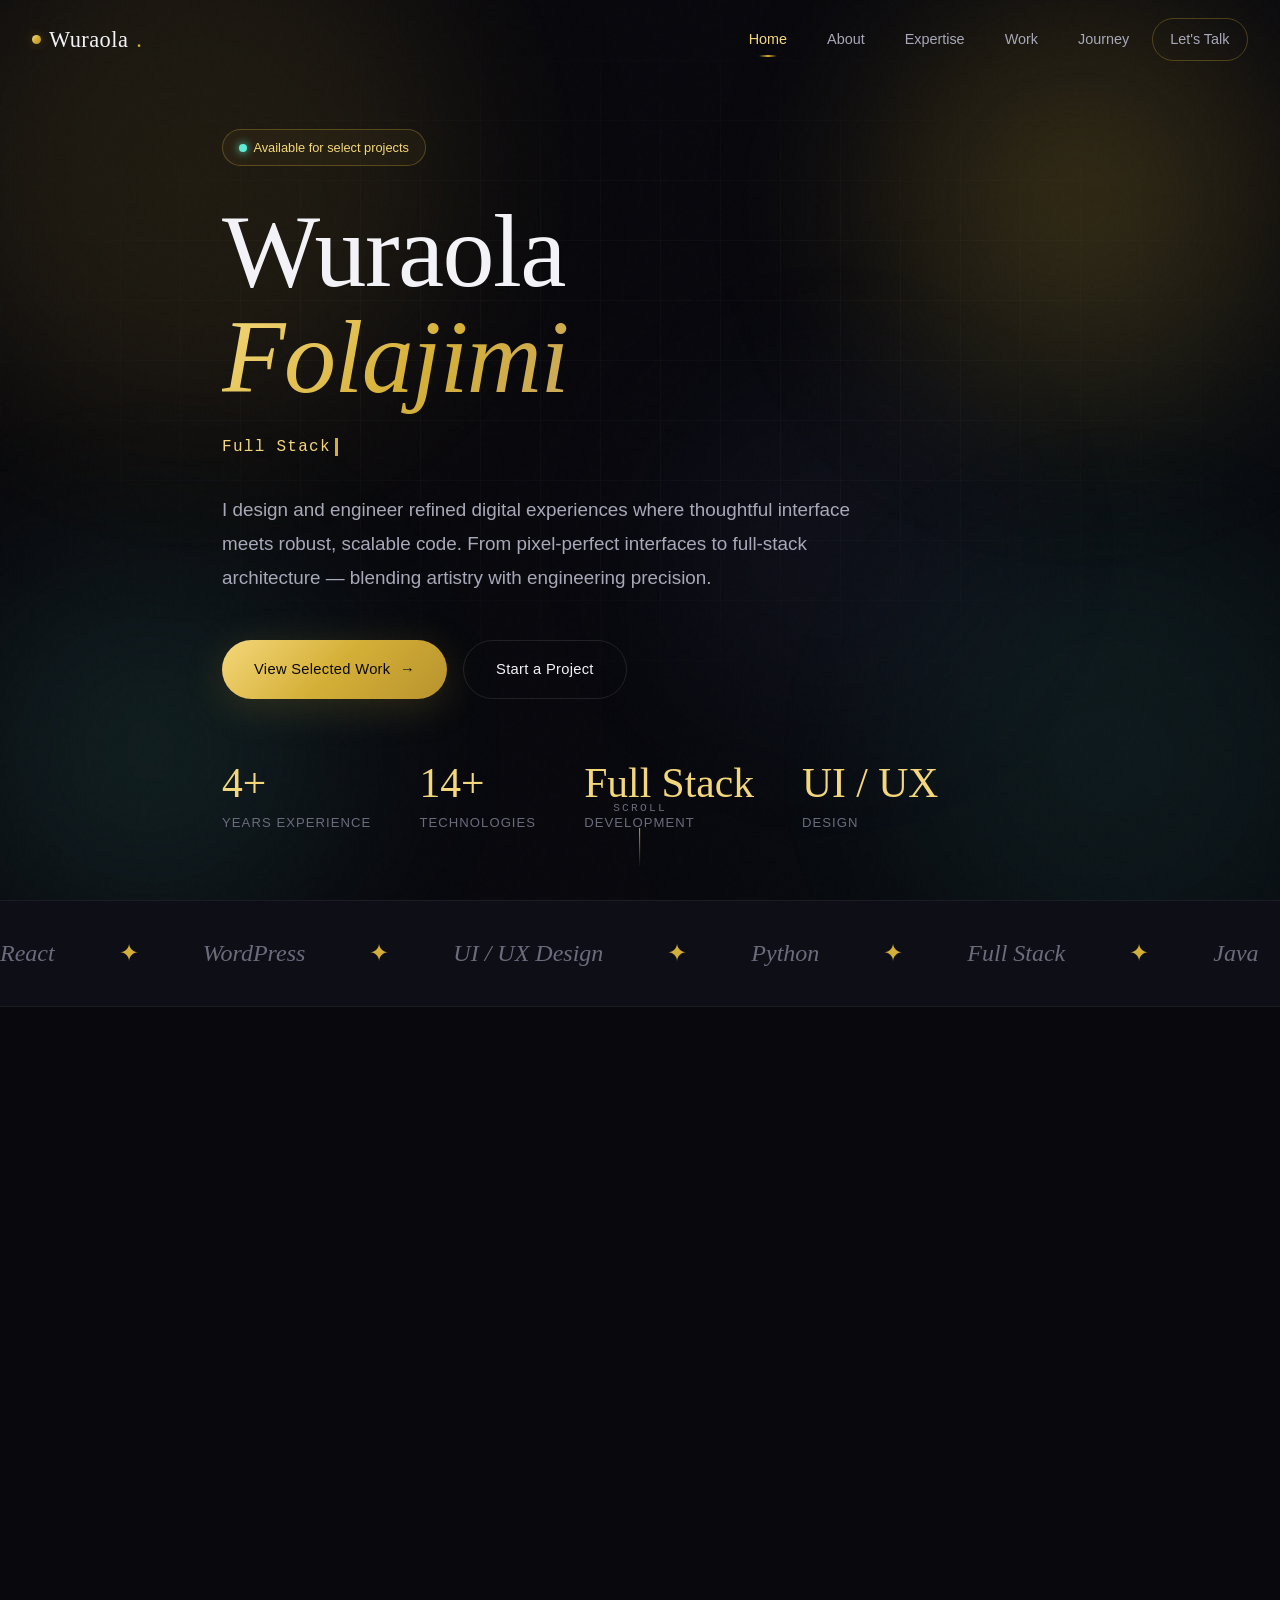
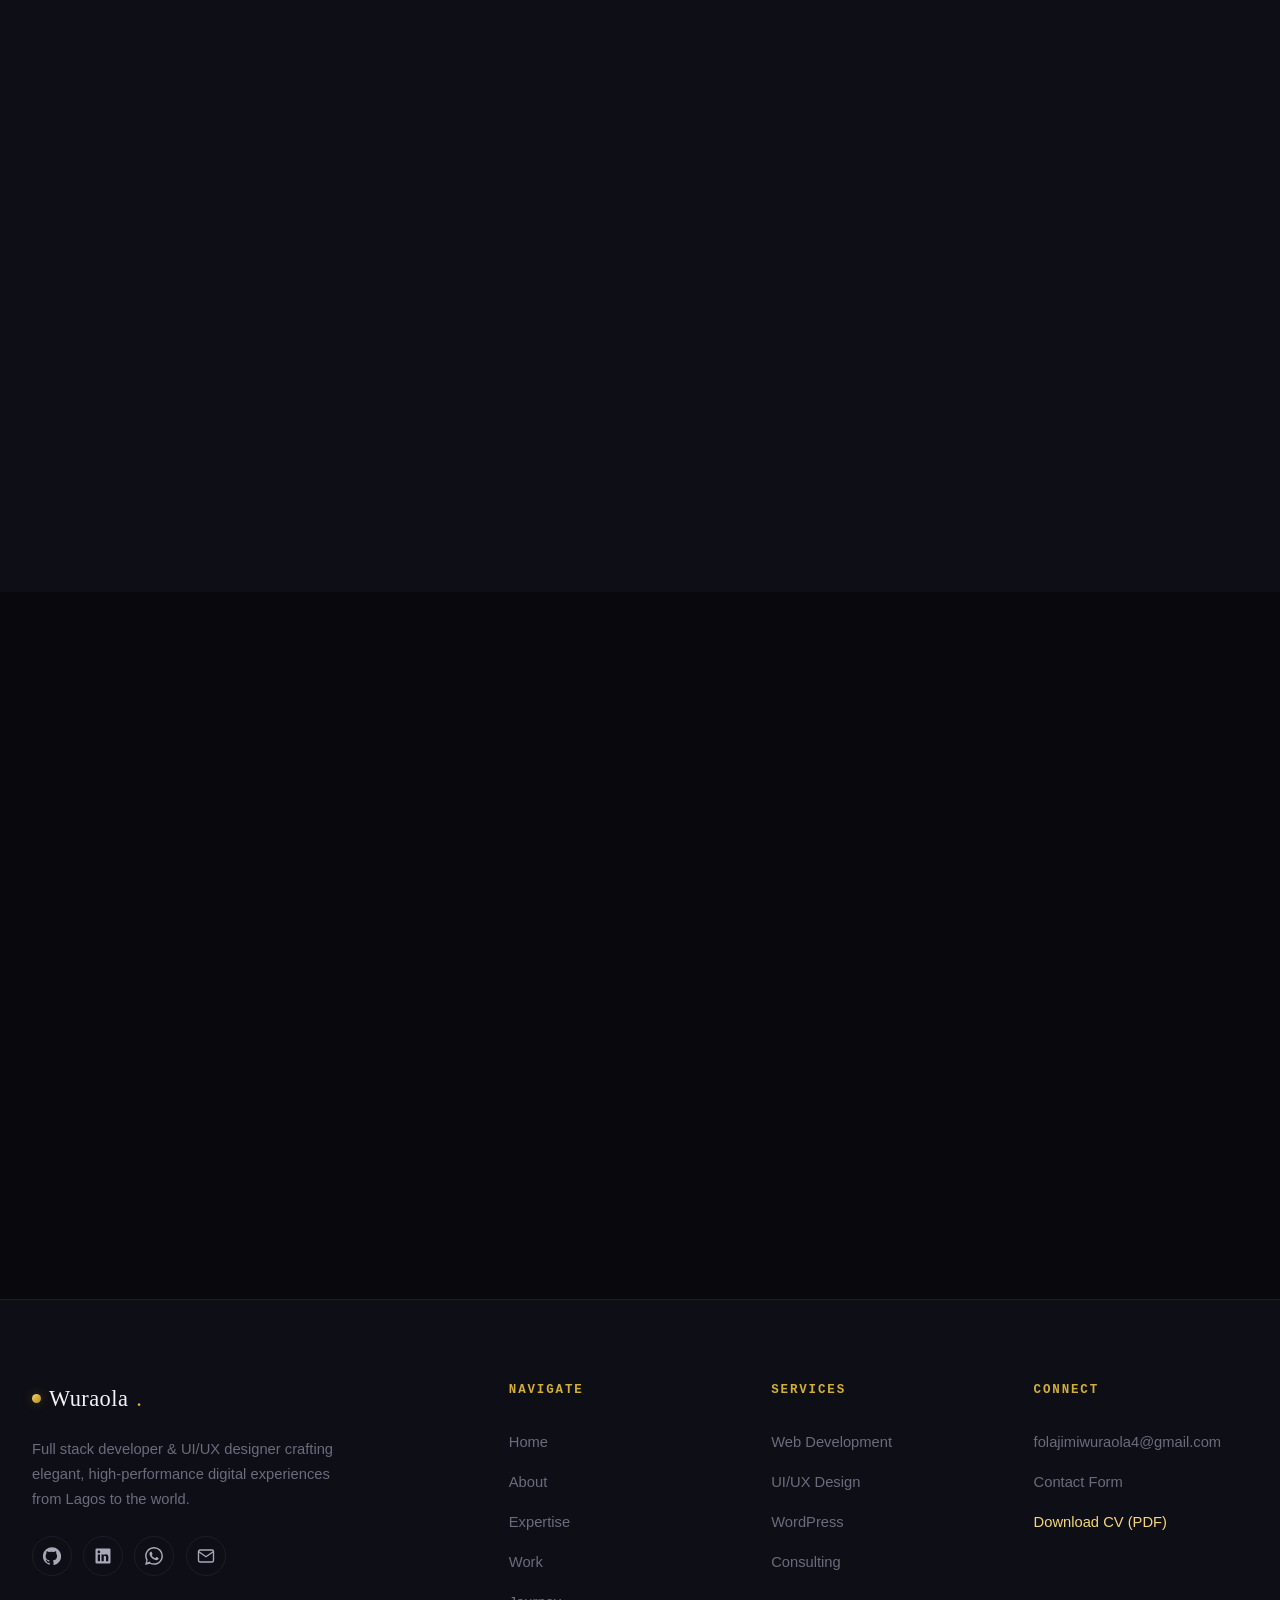
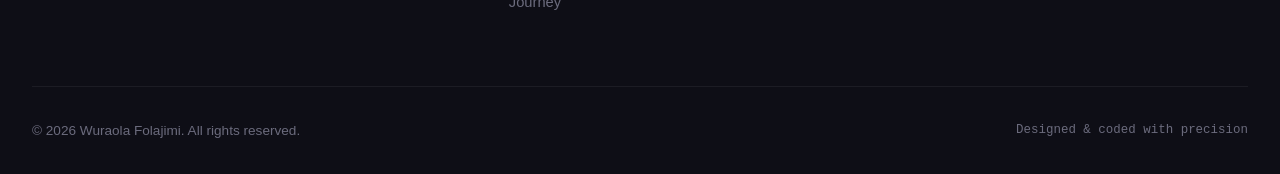
==== index.html @ 62296290 "Initial portfolio website" ====
<!DOCTYPE html>
<html lang="en">
<head>
  <meta charset="UTF-8">
  <meta name="viewport" content="width=device-width, initial-scale=1.0">
  <title>Wuraola Folajimi &mdash; Full Stack Developer &amp; UI/UX Designer</title>
  <meta name="description" content="Wuraola Folajimi is a freelance full stack developer and UI/UX designer based in Lagos, Nigeria. Building fast, elegant web apps and WordPress sites with React, Python, Java, C++ and more.">
  <meta name="author" content="Wuraola Folajimi">
  <meta name="keywords" content="Wuraola Folajimi, full stack developer, UI UX designer, WordPress developer, Lagos, Nigeria, React, Python, Java, web developer">
  <link rel="canonical" href="https://wuraolafolajimi.com/">

  <!-- Open Graph / social previews -->
  <meta property="og:type" content="website">
  <meta property="og:title" content="Wuraola Folajimi &mdash; Full Stack Developer &amp; UI/UX Designer">
  <meta property="og:description" content="Freelance full stack developer and UI/UX designer crafting elegant, high-performance digital experiences from Lagos to the world.">
  <meta property="og:locale" content="en_US">

  <!-- Twitter Card -->
  <meta name="twitter:card" content="summary_large_image">
  <meta name="twitter:title" content="Wuraola Folajimi &mdash; Full Stack Developer &amp; UI/UX Designer">
  <meta name="twitter:description" content="Freelance full stack developer and UI/UX designer crafting elegant, high-performance digital experiences.">

  <!-- Structured data (JSON-LD) -->
  <script type="application/ld+json">
  {
    "@context": "https://schema.org",
    "@type": "Person",
    "name": "Wuraola Folajimi",
    "jobTitle": "Full Stack Developer & UI/UX Designer",
    "url": "https://wuraolafolajimi.com",
    "email": "mailto:folajimiwuraola4@gmail.com",
    "telephone": "+2349130040046",
    "address": { "@type": "PostalAddress", "addressLocality": "Lagos", "addressCountry": "Nigeria" },
    "knowsAbout": ["Full Stack Development", "UI/UX Design", "WordPress", "React", "Python", "Java", "C++"]
  }
  </script>

  <link rel="icon" href="data:image/svg+xml,%3Csvg xmlns='http://www.w3.org/2000/svg' viewBox='0 0 100 100'%3E%3Crect width='100' height='100' rx='22' fill='%2308080d'/%3E%3Ctext x='50' y='68' font-family='Georgia' font-size='52' fill='%23d4af37' text-anchor='middle'%3EW%3C/text%3E%3C/svg%3E">
  <style>
/* ============================================
   WURAOLA FOLAJIMI — PORTFOLIO DESIGN SYSTEM
   Elegant · Mature · Professional
   ============================================ */

/* ---------- Reset & Base ---------- */
*, *::before, *::after {
  margin: 0;
  padding: 0;
  box-sizing: border-box;
}

:root {
  /* Color Palette - Deep & Refined */
  --bg-primary: #08080d;
  --bg-secondary: #0e0e16;
  --bg-surface: #14141f;
  --bg-elevated: #1b1b29;
  --bg-glass: rgba(20, 20, 31, 0.6);

  --gold: #d4af37;
  --gold-light: #f4d77a;
  --gold-deep: #b8932e;
  --gold-glow: rgba(212, 175, 55, 0.25);

  --accent-teal: #5eead4;
  --accent-purple: #a78bfa;

  --text-primary: #f2f2f7;
  --text-secondary: #a8a8b8;
  --text-muted: #6b6b7d;

  --border-subtle: rgba(255, 255, 255, 0.06);
  --border-soft: rgba(255, 255, 255, 0.1);
  --border-gold: rgba(212, 175, 55, 0.3);

  --grad-gold: linear-gradient(135deg, #f4d77a 0%, #d4af37 50%, #b8932e 100%);
  --grad-text: linear-gradient(135deg, #f4d77a 0%, #d4af37 60%, #c9a961 100%);
  --grad-surface: linear-gradient(145deg, #1b1b29 0%, #14141f 100%);
  --grad-overlay: linear-gradient(180deg, transparent 0%, rgba(8,8,13,0.85) 100%);

  /* Typography */
  --font-display: 'Georgia', 'Times New Roman', 'Playfair Display', serif;
  --font-body: -apple-system, BlinkMacSystemFont, 'Segoe UI', 'Helvetica Neue', Arial, sans-serif;
  --font-mono: 'SF Mono', 'Fira Code', 'Courier New', monospace;

  /* Spacing */
  --space-xs: 0.5rem;
  --space-sm: 1rem;
  --space-md: 2rem;
  --space-lg: 4rem;
  --space-xl: 8rem;

  /* Layout */
  --max-width: 1280px;
  --radius-sm: 8px;
  --radius-md: 14px;
  --radius-lg: 24px;
  --radius-full: 999px;

  /* Effects */
  --shadow-soft: 0 4px 24px rgba(0, 0, 0, 0.4);
  --shadow-deep: 0 20px 60px rgba(0, 0, 0, 0.55);
  --shadow-gold: 0 8px 40px rgba(212, 175, 55, 0.18);
  --transition: 0.4s cubic-bezier(0.22, 1, 0.36, 1);
  --transition-slow: 0.7s cubic-bezier(0.22, 1, 0.36, 1);
}

html {
  scroll-behavior: smooth;
  font-size: 16px;
}

body {
  font-family: var(--font-body);
  background-color: var(--bg-primary);
  color: var(--text-primary);
  line-height: 1.7;
  overflow-x: hidden;
  -webkit-font-smoothing: antialiased;
  -moz-osx-font-smoothing: grayscale;
}

/* Ambient background texture */
body::before {
  content: '';
  position: fixed;
  inset: 0;
  background-image:
    radial-gradient(circle at 15% 20%, rgba(212, 175, 55, 0.06) 0%, transparent 35%),
    radial-gradient(circle at 85% 75%, rgba(94, 234, 212, 0.04) 0%, transparent 40%);
  pointer-events: none;
  z-index: 0;
}

/* Subtle noise/grain overlay */
body::after {
  content: '';
  position: fixed;
  inset: 0;
  background-image: url("data:image/svg+xml,%3Csvg viewBox='0 0 200 200' xmlns='http://www.w3.org/2000/svg'%3E%3Cfilter id='n'%3E%3CfeTurbulence type='fractalNoise' baseFrequency='0.85' numOctaves='3' /%3E%3C/filter%3E%3Crect width='100%25' height='100%25' filter='url(%23n)' opacity='0.5'/%3E%3C/svg%3E");
  opacity: 0.025;
  pointer-events: none;
  z-index: 1;
  mix-blend-mode: overlay;
}

img { max-width: 100%; display: block; }
a { color: inherit; text-decoration: none; }
ul { list-style: none; }
button { font-family: inherit; cursor: pointer; border: none; background: none; }

::selection { background: var(--gold-glow); color: var(--gold-light); }

/* Custom scrollbar */
::-webkit-scrollbar { width: 10px; }
::-webkit-scrollbar-track { background: var(--bg-secondary); }
::-webkit-scrollbar-thumb {
  background: linear-gradient(var(--gold-deep), var(--bg-elevated));
  border-radius: 10px;
}
::-webkit-scrollbar-thumb:hover { background: var(--gold); }

/* ---------- Layout Utilities ---------- */
.container {
  width: 100%;
  max-width: var(--max-width);
  margin: 0 auto;
  padding: 0 2rem;
  position: relative;
  z-index: 2;
}

.section {
  padding: 7rem 0;
  position: relative;
  z-index: 2;
}

.section-tight { padding: 5rem 0; }

.eyebrow {
  display: inline-flex;
  align-items: center;
  gap: 0.6rem;
  font-family: var(--font-mono);
  font-size: 0.78rem;
  letter-spacing: 0.25em;
  text-transform: uppercase;
  color: var(--gold);
  margin-bottom: 1.5rem;
}

.eyebrow::before {
  content: '';
  width: 32px;
  height: 1px;
  background: var(--gold);
}

.section-title {
  font-family: var(--font-display);
  font-size: clamp(2.2rem, 5vw, 3.6rem);
  font-weight: 400;
  line-height: 1.15;
  letter-spacing: -0.01em;
  margin-bottom: 1.25rem;
}

.section-subtitle {
  color: var(--text-secondary);
  font-size: 1.08rem;
  max-width: 620px;
  margin-bottom: 3.5rem;
}

.text-gold {
  background: var(--grad-text);
  -webkit-background-clip: text;
  background-clip: text;
  -webkit-text-fill-color: transparent;
}

.text-italic { font-style: italic; }

/* ---------- Navbar ---------- */
.navbar {
  position: fixed;
  top: 0;
  left: 0;
  width: 100%;
  z-index: 1000;
  padding: 1.15rem 0;
  transition: var(--transition);
}

.navbar.scrolled {
  background: rgba(8, 8, 13, 0.8);
  backdrop-filter: blur(18px);
  -webkit-backdrop-filter: blur(18px);
  border-bottom: 1px solid var(--border-subtle);
  padding: 0.75rem 0;
}

.nav-inner {
  display: flex;
  align-items: center;
  justify-content: space-between;
}

.logo {
  font-family: var(--font-display);
  font-size: 1.4rem;
  font-weight: 400;
  letter-spacing: 0.02em;
  display: flex;
  align-items: center;
  gap: 0.5rem;
}

.logo .dot {
  width: 9px;
  height: 9px;
  border-radius: 50%;
  background: var(--grad-gold);
  box-shadow: 0 0 12px var(--gold-glow);
  animation: pulse 2.5s ease-in-out infinite;
}

@keyframes pulse {
  0%, 100% { opacity: 1; transform: scale(1); }
  50% { opacity: 0.5; transform: scale(0.85); }
}

.nav-links {
  display: flex;
  align-items: center;
  gap: 0.3rem;
}

.nav-links a {
  position: relative;
  padding: 0.5rem 1.1rem;
  font-size: 0.9rem;
  color: var(--text-secondary);
  transition: color var(--transition);
  font-weight: 400;
}

.nav-links a:hover { color: var(--text-primary); }

.nav-links a.active { color: var(--gold-light); }

.nav-links a::after {
  content: '';
  position: absolute;
  bottom: 0.2rem;
  left: 50%;
  transform: translateX(-50%) scaleX(0);
  width: 18px;
  height: 1.5px;
  background: var(--gold);
  transition: transform var(--transition);
}

.nav-links a:hover::after,
.nav-links a.active::after {
  transform: translateX(-50%) scaleX(1);
}

.nav-cta {
  display: inline-flex;
  align-items: center;
  gap: 0.5rem;
  padding: 0.65rem 1.4rem;
  font-size: 0.85rem;
  color: var(--gold-light);
  border: 1px solid var(--border-gold);
  border-radius: var(--radius-full);
  transition: var(--transition);
}

.nav-cta:hover {
  background: var(--grad-gold);
  color: var(--bg-primary);
  box-shadow: var(--shadow-gold);
}

.menu-toggle {
  display: none;
  flex-direction: column;
  gap: 5px;
  padding: 0.5rem;
}

.menu-toggle span {
  width: 24px;
  height: 2px;
  background: var(--text-primary);
  transition: var(--transition);
}

/* ---------- Buttons ---------- */
.btn {
  display: inline-flex;
  align-items: center;
  gap: 0.6rem;
  padding: 1rem 2rem;
  font-size: 0.92rem;
  font-weight: 500;
  border-radius: var(--radius-full);
  transition: var(--transition);
  position: relative;
  overflow: hidden;
  letter-spacing: 0.02em;
}

.btn-primary {
  background: var(--grad-gold);
  color: var(--bg-primary);
  box-shadow: var(--shadow-gold);
}

.btn-primary:hover {
  transform: translateY(-3px);
  box-shadow: 0 14px 50px rgba(212, 175, 55, 0.35);
}

.btn-ghost {
  border: 1px solid var(--border-soft);
  color: var(--text-primary);
  background: transparent;
}

.btn-ghost:hover {
  border-color: var(--gold);
  color: var(--gold-light);
  transform: translateY(-3px);
}

.btn .arrow {
  transition: transform var(--transition);
}
.btn:hover .arrow { transform: translateX(4px); }

/* ---------- Cards ---------- */
.card {
  background: var(--grad-surface);
  border: 1px solid var(--border-subtle);
  border-radius: var(--radius-lg);
  padding: 2.2rem;
  transition: var(--transition);
  position: relative;
  overflow: hidden;
}

.card::before {
  content: '';
  position: absolute;
  top: 0;
  left: 0;
  width: 100%;
  height: 1px;
  background: linear-gradient(90deg, transparent, var(--gold), transparent);
  opacity: 0;
  transition: opacity var(--transition);
}

.card:hover {
  transform: translateY(-6px);
  border-color: var(--border-gold);
  box-shadow: var(--shadow-deep);
}

.card:hover::before { opacity: 1; }

/* ---------- Hero ---------- */
.hero {
  min-height: 100vh;
  display: flex;
  align-items: center;
  position: relative;
  padding: 8rem 0 4rem;
  overflow: hidden;
}

.hero-grid-bg {
  position: absolute;
  inset: 0;
  background-image:
    linear-gradient(rgba(255,255,255,0.025) 1px, transparent 1px),
    linear-gradient(90deg, rgba(255,255,255,0.025) 1px, transparent 1px);
  background-size: 60px 60px;
  mask-image: radial-gradient(ellipse 80% 60% at 50% 40%, black 30%, transparent 75%);
  -webkit-mask-image: radial-gradient(ellipse 80% 60% at 50% 40%, black 30%, transparent 75%);
  z-index: 0;
}

.hero-glow {
  position: absolute;
  width: 600px;
  height: 600px;
  border-radius: 50%;
  background: radial-gradient(circle, var(--gold-glow) 0%, transparent 70%);
  filter: blur(60px);
  z-index: 0;
  animation: floatGlow 10s ease-in-out infinite;
  will-change: transform;
}

.hero-glow.one { top: -100px; right: -100px; }
.hero-glow.two {
  bottom: -150px; left: -150px;
  background: radial-gradient(circle, rgba(94,234,212,0.12) 0%, transparent 70%);
  animation-delay: -5s;
}

@keyframes floatGlow {
  0%, 100% { transform: translate(0, 0); }
  50% { transform: translate(40px, -40px); }
}

.hero-content {
  position: relative;
  z-index: 2;
  max-width: 900px;
}

.hero-name {
  font-family: var(--font-display);
  font-size: clamp(3rem, 9vw, 6.5rem);
  font-weight: 400;
  line-height: 1.02;
  letter-spacing: -0.02em;
  margin-bottom: 1.5rem;
}

.hero-role {
  font-family: var(--font-mono);
  font-size: 1rem;
  color: var(--gold-light);
  letter-spacing: 0.08em;
  margin-bottom: 2rem;
  min-height: 1.5em;
}

.type-cursor {
  display: inline-block;
  width: 3px;
  height: 1.1em;
  background: var(--gold);
  margin-left: 4px;
  vertical-align: text-bottom;
  animation: blink 1s steps(2) infinite;
}

@keyframes blink { 50% { opacity: 0; } }

.hero-desc {
  font-size: 1.18rem;
  color: var(--text-secondary);
  max-width: 580px;
  margin-bottom: 2.8rem;
  line-height: 1.8;
}

.hero-actions {
  display: flex;
  gap: 1rem;
  flex-wrap: wrap;
  margin-bottom: 4rem;
}

.hero-stats {
  display: flex;
  gap: 3rem;
  flex-wrap: wrap;
}

.stat .num {
  font-family: var(--font-display);
  font-size: 2.6rem;
  color: var(--gold-light);
  line-height: 1;
}

.stat .label {
  font-size: 0.82rem;
  color: var(--text-muted);
  letter-spacing: 0.08em;
  text-transform: uppercase;
  margin-top: 0.5rem;
}

/* Scroll indicator */
.scroll-indicator {
  position: absolute;
  bottom: 2rem;
  left: 50%;
  transform: translateX(-50%);
  z-index: 2;
  display: flex;
  flex-direction: column;
  align-items: center;
  gap: 0.6rem;
  color: var(--text-muted);
  font-family: var(--font-mono);
  font-size: 0.7rem;
  letter-spacing: 0.2em;
}

.scroll-indicator .line {
  width: 1px;
  height: 40px;
  background: linear-gradient(var(--gold), transparent);
  position: relative;
  overflow: hidden;
}

.scroll-indicator .line::after {
  content: '';
  position: absolute;
  top: -40px;
  left: 0;
  width: 100%;
  height: 40px;
  background: var(--gold-light);
  animation: scrollDown 2s ease-in-out infinite;
}

@keyframes scrollDown {
  0% { top: -40px; }
  100% { top: 40px; }
}

/* ---------- Marquee ---------- */
.marquee {
  border-top: 1px solid var(--border-subtle);
  border-bottom: 1px solid var(--border-subtle);
  padding: 2rem 0;
  overflow: hidden;
  background: var(--bg-secondary);
  position: relative;
  z-index: 2;
}

.marquee-track {
  display: flex;
  gap: 4rem;
  white-space: nowrap;
  animation: marquee 35s linear infinite;
  width: max-content;
}

@keyframes marquee {
  0% { transform: translateX(0); }
  100% { transform: translateX(-50%); }
}

.marquee-item {
  font-family: var(--font-display);
  font-size: 1.5rem;
  color: var(--text-muted);
  display: flex;
  align-items: center;
  gap: 4rem;
  font-style: italic;
}

.marquee-item .star {
  color: var(--gold);
  font-style: normal;
}

/* ---------- Two Column ---------- */
.two-col {
  display: grid;
  grid-template-columns: 1fr 1fr;
  gap: 5rem;
  align-items: center;
}

.two-col.reverse .col:first-child { order: 2; }

/* ---------- About / Bio ---------- */
.bio-text p {
  margin-bottom: 1.3rem;
  color: var(--text-secondary);
  font-size: 1.05rem;
}

.bio-text p strong { color: var(--text-primary); font-weight: 600; }

.signature {
  font-family: var(--font-display);
  font-style: italic;
  font-size: 1.8rem;
  color: var(--gold-light);
  margin-top: 2rem;
}

/* Portrait frame */
.portrait-frame {
  position: relative;
  border-radius: var(--radius-lg);
  overflow: hidden;
  aspect-ratio: 4/5;
  background: var(--grad-surface);
  border: 1px solid var(--border-soft);
}

.portrait-frame::before {
  content: '';
  position: absolute;
  inset: 0;
  background: var(--grad-overlay);
  z-index: 2;
}

.portrait-art {
  position: absolute;
  inset: 0;
  background: url('[data-uri]') center top / cover no-repeat;
}

.portrait-initials { display: none; }

.portrait-badge {
  position: absolute;
  bottom: 1.5rem;
  left: 1.5rem;
  right: 1.5rem;
  z-index: 3;
  display: flex;
  align-items: center;
  gap: 1rem;
  padding: 1rem 1.2rem;
  background: var(--bg-glass);
  backdrop-filter: blur(12px);
  -webkit-backdrop-filter: blur(12px);
  border: 1px solid var(--border-soft);
  border-radius: var(--radius-md);
}

.portrait-badge .avail-dot {
  width: 10px;
  height: 10px;
  border-radius: 50%;
  background: var(--accent-teal);
  box-shadow: 0 0 10px var(--accent-teal);
  animation: pulse 2s infinite;
}

.portrait-badge .small { font-size: 0.78rem; }
.portrait-badge .small strong { display: block; color: var(--text-primary); }

/* ---------- Skill Bars ---------- */
.skill-row { margin-bottom: 1.8rem; }

.skill-head {
  display: flex;
  justify-content: space-between;
  margin-bottom: 0.6rem;
}

.skill-head .name { font-weight: 500; font-size: 0.95rem; }
.skill-head .pct { font-family: var(--font-mono); font-size: 0.85rem; color: var(--gold); }

.skill-track {
  height: 6px;
  background: var(--bg-elevated);
  border-radius: var(--radius-full);
  overflow: hidden;
}

.skill-fill {
  height: 100%;
  background: var(--grad-gold);
  border-radius: var(--radius-full);
  width: 0;
  transition: width 1.6s cubic-bezier(0.22, 1, 0.36, 1);
  position: relative;
}

.skill-fill::after {
  content: '';
  position: absolute;
  right: 0;
  top: 50%;
  transform: translateY(-50%);
  width: 12px;
  height: 12px;
  border-radius: 50%;
  background: var(--gold-light);
  box-shadow: 0 0 12px var(--gold);
}

/* ---------- Tech Grid (languages) ---------- */
.tech-grid {
  display: grid;
  grid-template-columns: repeat(auto-fill, minmax(160px, 1fr));
  gap: 1.2rem;
}

.tech-chip {
  display: flex;
  align-items: center;
  gap: 0.9rem;
  padding: 1.1rem 1.3rem;
  background: var(--grad-surface);
  border: 1px solid var(--border-subtle);
  border-radius: var(--radius-md);
  transition: var(--transition);
}

.tech-chip:hover {
  transform: translateY(-4px);
  border-color: var(--border-gold);
  box-shadow: var(--shadow-soft);
}

.tech-icon {
  width: 34px;
  height: 34px;
  border-radius: var(--radius-sm);
  display: flex;
  align-items: center;
  justify-content: center;
  font-family: var(--font-mono);
  font-weight: 700;
  font-size: 0.9rem;
  color: var(--bg-primary);
  flex-shrink: 0;
}

.tech-chip .name { font-size: 0.92rem; font-weight: 500; }
.tech-chip .cat { font-size: 0.72rem; color: var(--text-muted); }

/* ---------- Services / What I Do ---------- */
.services-grid {
  display: grid;
  grid-template-columns: repeat(auto-fit, minmax(300px, 1fr));
  gap: 1.5rem;
}

.service-card { padding: 2.4rem; }

.service-num {
  font-family: var(--font-mono);
  font-size: 0.78rem;
  color: var(--gold);
  letter-spacing: 0.15em;
  margin-bottom: 1.2rem;
}

.service-icon {
  width: 56px;
  height: 56px;
  border-radius: var(--radius-md);
  background: linear-gradient(135deg, rgba(212,175,55,0.15), rgba(212,175,55,0.03));
  border: 1px solid var(--border-gold);
  display: flex;
  align-items: center;
  justify-content: center;
  margin-bottom: 1.5rem;
  color: var(--gold-light);
}

.service-card h3 {
  font-family: var(--font-display);
  font-size: 1.45rem;
  font-weight: 400;
  margin-bottom: 0.8rem;
}

.service-card p {
  color: var(--text-secondary);
  font-size: 0.96rem;
  margin-bottom: 1.3rem;
}

.service-list li {
  font-size: 0.86rem;
  color: var(--text-muted);
  padding: 0.35rem 0;
  padding-left: 1.4rem;
  position: relative;
}

.service-list li::before {
  content: '—';
  position: absolute;
  left: 0;
  color: var(--gold);
}

/* ---------- Projects ---------- */
.project-filter {
  display: flex;
  gap: 0.6rem;
  flex-wrap: wrap;
  margin-bottom: 3rem;
}

.filter-btn {
  padding: 0.6rem 1.3rem;
  font-size: 0.85rem;
  color: var(--text-secondary);
  border: 1px solid var(--border-subtle);
  border-radius: var(--radius-full);
  transition: var(--transition);
}

.filter-btn:hover, .filter-btn.active {
  color: var(--gold-light);
  border-color: var(--border-gold);
  background: rgba(212,175,55,0.05);
}

.projects-grid {
  display: grid;
  grid-template-columns: repeat(auto-fit, minmax(360px, 1fr));
  gap: 2rem;
}

.project-card {
  border-radius: var(--radius-lg);
  overflow: hidden;
  background: var(--grad-surface);
  border: 1px solid var(--border-subtle);
  transition: var(--transition);
}

.project-card:hover {
  transform: translateY(-8px);
  border-color: var(--border-gold);
  box-shadow: var(--shadow-deep);
}

.project-visual {
  height: 240px;
  position: relative;
  overflow: hidden;
  display: flex;
  align-items: center;
  justify-content: center;
}

.project-visual::after {
  content: '';
  position: absolute;
  inset: 0;
  background: var(--grad-overlay);
}

.project-visual .glyph {
  font-family: var(--font-display);
  font-size: 5rem;
  color: rgba(255,255,255,0.15);
  z-index: 1;
  font-style: italic;
}

.project-body { padding: 1.8rem; }

.project-cat {
  font-family: var(--font-mono);
  font-size: 0.72rem;
  letter-spacing: 0.15em;
  text-transform: uppercase;
  color: var(--gold);
  margin-bottom: 0.7rem;
}

.project-body h3 {
  font-family: var(--font-display);
  font-size: 1.5rem;
  font-weight: 400;
  margin-bottom: 0.7rem;
}

.project-body p {
  color: var(--text-secondary);
  font-size: 0.93rem;
  margin-bottom: 1.2rem;
}

.project-tags {
  display: flex;
  flex-wrap: wrap;
  gap: 0.5rem;
}

.project-tags span {
  font-size: 0.72rem;
  padding: 0.3rem 0.7rem;
  background: var(--bg-elevated);
  border: 1px solid var(--border-subtle);
  border-radius: var(--radius-full);
  color: var(--text-muted);
}

/* ---------- Timeline ---------- */
.timeline {
  position: relative;
  max-width: 900px;
  margin: 0 auto;
}

.timeline::before {
  content: '';
  position: absolute;
  left: 0;
  top: 0;
  bottom: 0;
  width: 1px;
  background: linear-gradient(var(--gold), var(--border-subtle) 80%, transparent);
}

.tl-item {
  position: relative;
  padding-left: 2.8rem;
  padding-bottom: 3.5rem;
}

.tl-item:last-child { padding-bottom: 0; }

.tl-item::before {
  content: '';
  position: absolute;
  left: -6px;
  top: 6px;
  width: 13px;
  height: 13px;
  border-radius: 50%;
  background: var(--bg-primary);
  border: 2px solid var(--gold);
  box-shadow: 0 0 0 4px rgba(212,175,55,0.1);
}

.tl-period {
  font-family: var(--font-mono);
  font-size: 0.78rem;
  color: var(--gold);
  letter-spacing: 0.1em;
  margin-bottom: 0.5rem;
}

.tl-item h3 {
  font-family: var(--font-display);
  font-size: 1.4rem;
  font-weight: 400;
  margin-bottom: 0.3rem;
}

.tl-company {
  color: var(--text-secondary);
  font-size: 0.95rem;
  margin-bottom: 1rem;
}

.tl-item p {
  color: var(--text-muted);
  font-size: 0.95rem;
  margin-bottom: 1rem;
}

.tl-points li {
  font-size: 0.9rem;
  color: var(--text-secondary);
  padding: 0.3rem 0 0.3rem 1.3rem;
  position: relative;
}

.tl-points li::before {
  content: '▸';
  position: absolute;
  left: 0;
  color: var(--gold);
}

/* ---------- Stats Band ---------- */
.stats-band {
  display: grid;
  grid-template-columns: repeat(auto-fit, minmax(180px, 1fr));
  gap: 2rem;
  padding: 4rem 3rem;
  background: var(--grad-surface);
  border: 1px solid var(--border-subtle);
  border-radius: var(--radius-lg);
  position: relative;
  overflow: hidden;
}

.stats-band::before {
  content: '';
  position: absolute;
  inset: 0;
  background: radial-gradient(circle at 80% 20%, var(--gold-glow), transparent 60%);
}

.stat-block { text-align: center; position: relative; }
.stat-block .num {
  font-family: var(--font-display);
  font-size: 3.2rem;
  color: var(--gold-light);
  line-height: 1;
}
.stat-block .label {
  color: var(--text-secondary);
  font-size: 0.9rem;
  margin-top: 0.6rem;
  letter-spacing: 0.05em;
}

/* ---------- Process / Timeline steps ---------- */
.process-grid {
  display: grid;
  grid-template-columns: repeat(auto-fit, minmax(240px, 1fr));
  gap: 1.5rem;
}

.process-step {
  padding: 2.2rem;
  border: 1px solid var(--border-subtle);
  border-radius: var(--radius-lg);
  background: var(--bg-secondary);
  transition: var(--transition);
  position: relative;
}

.process-step:hover {
  border-color: var(--border-gold);
  transform: translateY(-5px);
}

.process-step .step-num {
  font-family: var(--font-display);
  font-size: 3rem;
  color: rgba(212,175,55,0.3);
  line-height: 1;
  margin-bottom: 1rem;
}

.process-step h4 {
  font-family: var(--font-display);
  font-size: 1.25rem;
  font-weight: 400;
  margin-bottom: 0.6rem;
}

.process-step p {
  color: var(--text-muted);
  font-size: 0.9rem;
}

/* ---------- Testimonial ---------- */
.testimonial {
  max-width: 820px;
  margin: 0 auto;
  text-align: center;
  padding: 3rem 2rem;
}

.testimonial .quote-mark {
  font-family: var(--font-display);
  font-size: 5rem;
  color: var(--gold);
  line-height: 0.5;
  margin-bottom: 1.5rem;
}

.testimonial blockquote {
  font-family: var(--font-display);
  font-size: clamp(1.3rem, 3vw, 1.9rem);
  font-style: italic;
  line-height: 1.6;
  color: var(--text-primary);
  margin-bottom: 2rem;
  font-weight: 400;
}

.testimonial .author {
  display: flex;
  align-items: center;
  justify-content: center;
  gap: 1rem;
}

.testimonial .avatar {
  width: 48px;
  height: 48px;
  border-radius: 50%;
  background: var(--grad-gold);
  display: flex;
  align-items: center;
  justify-content: center;
  font-family: var(--font-display);
  color: var(--bg-primary);
  font-weight: 700;
}

.testimonial .author-info { text-align: left; }
.testimonial .author-info strong { display: block; font-size: 0.95rem; }
.testimonial .author-info span { font-size: 0.82rem; color: var(--text-muted); }

/* ---------- Contact ---------- */
.contact-grid {
  display: grid;
  grid-template-columns: 1fr 1fr;
  gap: 4rem;
}

.contact-info h3 {
  font-family: var(--font-display);
  font-size: 1.6rem;
  font-weight: 400;
  margin-bottom: 1rem;
}

.contact-info p {
  color: var(--text-secondary);
  margin-bottom: 2.5rem;
}

.contact-detail {
  display: flex;
  align-items: center;
  gap: 1.2rem;
  padding: 1.3rem 0;
  border-bottom: 1px solid var(--border-subtle);
}

.contact-detail .ic {
  width: 44px;
  height: 44px;
  border-radius: var(--radius-sm);
  background: var(--bg-elevated);
  border: 1px solid var(--border-subtle);
  display: flex;
  align-items: center;
  justify-content: center;
  color: var(--gold);
  flex-shrink: 0;
}

.contact-detail .det-label { font-size: 0.75rem; color: var(--text-muted); text-transform: uppercase; letter-spacing: 0.1em; }
.contact-detail .det-value { font-size: 0.98rem; color: var(--text-primary); }

/* Form */
.form-card {
  background: var(--grad-surface);
  border: 1px solid var(--border-subtle);
  border-radius: var(--radius-lg);
  padding: 2.5rem;
}

.form-group { margin-bottom: 1.5rem; }

.form-group label {
  display: block;
  font-size: 0.82rem;
  color: var(--text-secondary);
  margin-bottom: 0.5rem;
  letter-spacing: 0.03em;
}

.form-group input,
.form-group textarea,
.form-group select {
  width: 100%;
  padding: 0.95rem 1.1rem;
  background: var(--bg-secondary);
  border: 1px solid var(--border-subtle);
  border-radius: var(--radius-sm);
  color: var(--text-primary);
  font-family: var(--font-body);
  font-size: 0.95rem;
  transition: var(--transition);
}

.form-group input:focus,
.form-group textarea:focus,
.form-group select:focus {
  outline: none;
  border-color: var(--gold);
  box-shadow: 0 0 0 3px var(--gold-glow);
}

.form-group textarea { resize: vertical; min-height: 130px; }

.form-row { display: grid; grid-template-columns: 1fr 1fr; gap: 1.2rem; }

.form-note {
  font-size: 0.8rem;
  color: var(--text-muted);
  margin-top: 1rem;
  text-align: center;
}

/* ---------- FAQ ---------- */
.faq-item {
  border: 1px solid var(--border-subtle);
  border-radius: var(--radius-md);
  margin-bottom: 1rem;
  overflow: hidden;
  background: var(--bg-secondary);
  transition: var(--transition);
}

.faq-item:hover { border-color: var(--border-soft); }

.faq-q {
  display: flex;
  justify-content: space-between;
  align-items: center;
  padding: 1.4rem 1.6rem;
  font-family: var(--font-display);
  font-size: 1.1rem;
  font-weight: 400;
  cursor: pointer;
  transition: var(--transition);
}

.faq-q:hover { color: var(--gold-light); }

.faq-q .toggle {
  width: 26px;
  height: 26px;
  border-radius: 50%;
  border: 1px solid var(--border-gold);
  display: flex;
  align-items: center;
  justify-content: center;
  color: var(--gold);
  font-size: 1.1rem;
  transition: var(--transition);
  flex-shrink: 0;
}

.faq-item.open .toggle { transform: rotate(45deg); background: var(--grad-gold); color: var(--bg-primary); }

.faq-a {
  max-height: 0;
  overflow: hidden;
  transition: max-height 0.5s ease, padding 0.5s ease;
  padding: 0 1.6rem;
  color: var(--text-secondary);
  font-size: 0.95rem;
}

.faq-item.open .faq-a {
  max-height: 300px;
  padding: 0 1.6rem 1.5rem;
}

/* ---------- CTA Banner ---------- */
.cta-banner {
  text-align: center;
  padding: 5rem 3rem;
  background: var(--grad-surface);
  border: 1px solid var(--border-subtle);
  border-radius: var(--radius-lg);
  position: relative;
  overflow: hidden;
}

.cta-banner::before {
  content: '';
  position: absolute;
  top: -50%;
  left: 50%;
  transform: translateX(-50%);
  width: 700px;
  height: 700px;
  background: radial-gradient(circle, var(--gold-glow), transparent 60%);
}

.cta-banner > * { position: relative; z-index: 2; }

.cta-banner h2 {
  font-family: var(--font-display);
  font-size: clamp(2rem, 5vw, 3.4rem);
  font-weight: 400;
  line-height: 1.15;
  margin-bottom: 1.5rem;
}

.cta-banner p {
  color: var(--text-secondary);
  max-width: 520px;
  margin: 0 auto 2.5rem;
  font-size: 1.08rem;
}

/* ---------- Page Header (sub pages) ---------- */
.page-header {
  min-height: 68vh;
  display: flex;
  flex-direction: column;
  justify-content: center;
  padding: 8rem 0 5rem;
  position: relative;
  z-index: 2;
  overflow: hidden;
}

.page-header .hero-glow {
  top: 20%;
  right: 5%;
}

.page-header h1 {
  font-family: var(--font-display);
  font-size: clamp(2.8rem, 7vw, 5rem);
  font-weight: 400;
  line-height: 1.05;
  letter-spacing: -0.02em;
  margin-bottom: 1.5rem;
}

.page-header .lead {
  font-size: 1.2rem;
  color: var(--text-secondary);
  max-width: 620px;
  line-height: 1.8;
}

.breadcrumb {
  display: flex;
  align-items: center;
  gap: 0.6rem;
  font-family: var(--font-mono);
  font-size: 0.8rem;
  color: var(--text-muted);
  margin-bottom: 2rem;
  letter-spacing: 0.05em;
}

.breadcrumb a:hover { color: var(--gold-light); }
.breadcrumb .sep { color: var(--text-muted); }

/* ---------- Footer ---------- */
.footer {
  border-top: 1px solid var(--border-subtle);
  padding: 5rem 0 2rem;
  position: relative;
  z-index: 2;
  background: var(--bg-secondary);
}

.footer-grid {
  display: grid;
  grid-template-columns: 2fr 1fr 1fr 1fr;
  gap: 3rem;
  margin-bottom: 4rem;
}

.footer-brand .logo { margin-bottom: 1.2rem; }
.footer-brand p {
  color: var(--text-muted);
  font-size: 0.92rem;
  max-width: 320px;
  margin-bottom: 1.5rem;
}

.footer-col h4 {
  font-family: var(--font-mono);
  font-size: 0.78rem;
  letter-spacing: 0.15em;
  text-transform: uppercase;
  color: var(--gold);
  margin-bottom: 1.3rem;
}

.footer-col ul li { padding: 0.4rem 0; }
.footer-col ul li a {
  color: var(--text-muted);
  font-size: 0.92rem;
  transition: var(--transition);
}
.footer-col ul li a:hover { color: var(--gold-light); padding-left: 4px; }

.social-row { display: flex; gap: 0.7rem; }

.social-link {
  width: 40px;
  height: 40px;
  border-radius: 50%;
  border: 1px solid var(--border-subtle);
  display: flex;
  align-items: center;
  justify-content: center;
  color: var(--text-secondary);
  transition: var(--transition);
}

.social-link:hover {
  border-color: var(--gold);
  color: var(--gold-light);
  transform: translateY(-3px);
}

.footer-bottom {
  display: flex;
  justify-content: space-between;
  align-items: center;
  padding-top: 2rem;
  border-top: 1px solid var(--border-subtle);
  color: var(--text-muted);
  font-size: 0.85rem;
}

.footer-bottom .made-with { font-family: var(--font-mono); font-size: 0.78rem; }

/* ---------- Reveal Animation ---------- */
.reveal {
  opacity: 0;
  transform: translateY(40px);
  transition: opacity 0.9s ease, transform 0.9s ease;
}

.reveal.visible {
  opacity: 1;
  transform: translateY(0);
}

.reveal.delay-1 { transition-delay: 0.1s; }
.reveal.delay-2 { transition-delay: 0.2s; }
.reveal.delay-3 { transition-delay: 0.3s; }
.reveal.delay-4 { transition-delay: 0.4s; }

/* ---------- Floating Dock / Misc ---------- */
.tag-pill {
  display: inline-flex;
  align-items: center;
  gap: 0.4rem;
  padding: 0.4rem 1rem;
  font-size: 0.8rem;
  border-radius: var(--radius-full);
  border: 1px solid var(--border-gold);
  color: var(--gold-light);
  background: rgba(212,175,55,0.05);
}

.divider-label {
  display: flex;
  align-items: center;
  gap: 1.5rem;
  margin: 5rem 0 3rem;
}

.divider-label .line {
  flex: 1;
  height: 1px;
  background: var(--border-subtle);
}

.divider-label span {
  font-family: var(--font-mono);
  font-size: 0.78rem;
  letter-spacing: 0.2em;
  color: var(--text-muted);
  text-transform: uppercase;
}

/* ---------- Responsive ---------- */
@media (max-width: 968px) {
  .two-col { grid-template-columns: 1fr; gap: 3rem; }
  .two-col.reverse .col:first-child { order: 0; }
  .contact-grid { grid-template-columns: 1fr; gap: 3rem; }
  .footer-grid { grid-template-columns: 1fr 1fr; gap: 2.5rem; }
  .form-row { grid-template-columns: 1fr; }
}

@media (max-width: 768px) {
  .page-header { padding: 7rem 0 4rem; min-height: 60vh; }
  .nav-links { display: none; }
  .menu-toggle { display: flex; }
  .nav-links.open {
    display: flex;
    flex-direction: column;
    position: absolute;
    top: 100%;
    right: 2rem;
    left: 2rem;
    background: var(--bg-glass);
    backdrop-filter: blur(18px);
    -webkit-backdrop-filter: blur(18px);
    border: 1px solid var(--border-subtle);
    border-radius: var(--radius-md);
    padding: 1rem;
    gap: 0;
  }
  .nav-links.open a { padding: 0.9rem 1.2rem; width: 100%; }
  .section { padding: 4.5rem 0; }
  .hero-stats { gap: 1.8rem; }
  .stats-band { padding: 3rem 1.5rem; }
  .footer-grid { grid-template-columns: 1fr; }
  .footer-bottom { flex-direction: column; gap: 1rem; text-align: center; }
  .cta-banner { padding: 3.5rem 1.5rem; }
  .container { padding: 0 1.2rem; }
}

/* ============================================================
   UPGRADE LAYER — enhanced components & effects
   (additive; no existing rules removed)
   ============================================================ */

/* ---------- SPA page router (core) ---------- */
.spa-page { display: none; }
.spa-page.active { display: block; animation: pageIn 0.6s cubic-bezier(0.22,1,0.36,1); }
@keyframes pageIn {
  from { opacity: 0; transform: translateY(16px); }
  to   { opacity: 1; transform: translateY(0); }
}

/* ---------- Preloader ---------- */
.preloader {
  position: fixed; inset: 0; z-index: 9999;
  background: var(--bg-primary);
  display: flex; align-items: center; justify-content: center;
  transition: opacity 0.6s ease, visibility 0.6s ease;
}
.preloader.done { opacity: 0; visibility: hidden; }
.pre-inner { text-align: center; }
.pre-mark {
  font-family: var(--font-display);
  font-size: 4rem; color: var(--gold-light);
  width: 96px; height: 96px; margin: 0 auto 1.8rem;
  display: flex; align-items: center; justify-content: center;
  border: 1px solid var(--border-gold); border-radius: 24px;
  background: linear-gradient(145deg, rgba(212,175,55,0.12), transparent);
  box-shadow: 0 0 60px var(--gold-glow);
  animation: preFloat 2s ease-in-out infinite;
}
@keyframes preFloat {
  0%,100% { transform: translateY(0) rotate(0); }
  50% { transform: translateY(-10px) rotate(-3deg); }
}
.pre-bar {
  width: 200px; height: 2px; margin: 0 auto 1rem;
  background: var(--bg-elevated); border-radius: 2px; overflow: hidden;
}
.pre-bar span {
  display: block; height: 100%; width: 0;
  background: var(--grad-gold);
  animation: preLoad 1.1s cubic-bezier(0.5,0,0.3,1) forwards;
}
@keyframes preLoad { to { width: 100%; } }
.pre-txt {
  font-family: var(--font-mono); font-size: 0.72rem;
  letter-spacing: 0.25em; text-transform: uppercase; color: var(--text-muted);
}

  /* (custom cursor styles removed) */

/* ---------- Scroll progress ---------- */
/* (scroll progress bar removed) */

/* ---------- Back to top ---------- */
.back-to-top {
  position: fixed; bottom: 2rem; right: 2rem; z-index: 999;
  width: 48px; height: 48px; border-radius: 50%;
  background: var(--grad-surface);
  border: 1px solid var(--border-gold);
  color: var(--gold-light);
  display: flex; align-items: center; justify-content: center;
  opacity: 0; visibility: hidden; transform: translateY(20px);
  transition: var(--transition);
  box-shadow: var(--shadow-soft);
}
.back-to-top.show { opacity: 1; visibility: visible; transform: translateY(0); }
.back-to-top:hover {
  background: var(--grad-gold); color: var(--bg-primary);
  transform: translateY(-4px); box-shadow: var(--shadow-gold);
}

/* ---------- 3D Tilt cards ---------- */
.tilt {
  transition: transform 0.2s ease, box-shadow 0.4s ease, border-color 0.4s ease;
  transform-style: preserve-3d;
  position: relative;
}
.tilt::after {
  content: ''; position: absolute; inset: 0; border-radius: inherit;
  background: radial-gradient(circle at var(--mx,50%) var(--my,50%), var(--gold-glow), transparent 45%);
  opacity: 0; transition: opacity 0.4s ease; pointer-events: none;
}
.tilt:hover::after { opacity: 1; }

/* ---------- Aurora animated background ---------- */
.aurora { position: fixed; inset: 0; z-index: 0; overflow: hidden; pointer-events: none; }
.aurora span {
  position: absolute; border-radius: 50%; filter: blur(80px); opacity: 0.5; will-change: transform;
}
.aurora .a1 { width: 520px; height: 520px; background: rgba(212,175,55,0.22); top: -10%; left: -5%; animation: aurora1 18s ease-in-out infinite; }
.aurora .a2 { width: 460px; height: 460px; background: rgba(94,234,212,0.14); bottom: -10%; right: -5%; animation: aurora2 22s ease-in-out infinite; }
.aurora .a3 { width: 380px; height: 380px; background: rgba(167,139,250,0.12); top: 40%; left: 50%; animation: aurora3 26s ease-in-out infinite; }
@keyframes aurora1 { 0%,100% { transform: translate(0,0) scale(1); } 50% { transform: translate(120px,80px) scale(1.15); } }
@keyframes aurora2 { 0%,100% { transform: translate(0,0) scale(1); } 50% { transform: translate(-100px,-60px) scale(1.1); } }
@keyframes aurora3 { 0%,100% { transform: translate(-50%,-50%) scale(1); } 50% { transform: translate(-40%,-60%) scale(1.2); } }

/* ---------- Brand / Trusted-by strip ---------- */
.brand-strip {
  display: flex; flex-wrap: wrap; align-items: center; justify-content: center;
  gap: 3rem; padding: 3rem 0; opacity: 0.85;
}
.brand-logo {
  font-family: var(--font-display); font-size: 1.4rem; font-style: italic;
  color: var(--text-muted); letter-spacing: 0.04em;
  display: flex; align-items: center; gap: 0.6rem;
  transition: var(--transition); filter: grayscale(1);
}
.brand-logo:hover { color: var(--gold-light); filter: grayscale(0); transform: translateY(-3px); }
.brand-logo .b-ic {
  width: 30px; height: 30px; border-radius: 8px;
  display: flex; align-items: center; justify-content: center;
  background: var(--bg-elevated); border: 1px solid var(--border-subtle);
  font-size: 0.85rem; font-style: normal; color: var(--gold);
}

/* ---------- Testimonial carousel ---------- */
.tst-carousel { max-width: 860px; margin: 0 auto; position: relative; }
.tst-viewport { overflow: hidden; }
.tst-track { display: flex; transition: transform 0.7s cubic-bezier(0.22,1,0.36,1); }
.tst-slide { min-width: 100%; padding: 0 1rem; }
.tst-dots { display: flex; justify-content: center; gap: 0.6rem; margin-top: 2rem; }
.tst-dot {
  width: 9px; height: 9px; border-radius: 50%;
  background: var(--bg-elevated); border: 1px solid var(--border-subtle);
  transition: var(--transition);
}
.tst-dot.active { background: var(--grad-gold); width: 28px; border-radius: 6px; border-color: transparent; }
.tst-nav {
  position: absolute; top: 50%; transform: translateY(-50%);
  width: 44px; height: 44px; border-radius: 50%;
  background: var(--bg-glass); backdrop-filter: blur(10px); -webkit-backdrop-filter: blur(10px);
  border: 1px solid var(--border-subtle); color: var(--text-secondary);
  display: flex; align-items: center; justify-content: center; transition: var(--transition);
}
.tst-nav:hover { border-color: var(--gold); color: var(--gold-light); }
.tst-prev { left: -10px; }
.tst-next { right: -10px; }

/* ---------- Glow border feature card ---------- */
.feature-card {
  position: relative; overflow: hidden;
}
.feature-card .glow-line {
  position: absolute; top: 0; left: -100%; width: 60%; height: 1px;
  background: linear-gradient(90deg, transparent, var(--gold), transparent);
  transition: left 0.8s ease;
}
.feature-card:hover .glow-line { left: 100%; }

/* ---------- Animated gradient text (shimmer) ---------- */
.shimmer-text {
  background: linear-gradient(90deg, var(--gold-light), #fff, var(--gold-light));
  background-size: 200% auto;
  -webkit-background-clip: text; background-clip: text;
  -webkit-text-fill-color: transparent;
  animation: shimmer 4s linear infinite;
}
@keyframes shimmer { to { background-position: 200% center; } }

/* ---------- Pricing / package cards ---------- */
.price-card { position: relative; }
.price-card.featured {
  border-color: var(--border-gold);
  box-shadow: var(--shadow-gold);
}
.price-tag {
  font-family: var(--font-display); font-size: 2.6rem; color: var(--gold-light); line-height: 1;
}
.price-tag .cur { font-size: 1.2remal-align: top; color: var(--text-secondary); }
.price-period { font-size: 0.85rem; color: var(--text-muted); }
.price-ribbon {
  position: absolute; top: 1.4rem; right: -2.4rem; transform: rotate(45deg);
  background: var(--grad-gold); color: var(--bg-primary);
  font-family: var(--font-mono); font-size: 0.68rem; letter-spacing: 0.12em;
  padding: 0.4rem 2.6rem; text-transform: uppercase;
}

/* ---------- Icon stat tile ---------- */
.icon-stat {
  display: flex; align-items: center; gap: 1.2rem;
  padding: 1.6rem; border-radius: var(--radius-md);
  background: var(--grad-surface); border: 1px solid var(--border-subtle);
  transition: var(--transition);
}
.icon-stat:hover { border-color: var(--border-gold); transform: translateY(-4px); }
.icon-stat .is-ic {
  width: 52px; height: 52px; border-radius: var(--radius-sm); flex-shrink: 0;
  background: linear-gradient(135deg, rgba(212,175,55,0.18), rgba(212,175,55,0.04));
  border: 1px solid var(--border-gold); color: var(--gold-light);
  display: flex; align-items: center; justify-content: center;
}
.icon-stat .is-num { font-family: var(--font-display); font-size: 1.8rem; color: var(--text-primary); line-height: 1; }
.icon-stat .is-lbl { font-size: 0.82rem; color: var(--text-muted); margin-top: 0.3rem; }

/* ---------- Now-next steps (contact) ---------- */
.step-rail { display: grid; grid-template-columns: repeat(auto-fit, minmax(220px,1fr)); gap: 1.2rem; }
.step-rail .sr-item {
  padding: 1.8rem; border-radius: var(--radius-md);
  background: var(--bg-secondary); border: 1px solid var(--border-subtle);
  position: relative; transition: var(--transition);
}
.step-rail .sr-item:hover { border-color: var(--border-gold); transform: translateY(-4px); }
.step-rail .sr-num { font-family: var(--font-mono); font-size: 0.8rem; color: var(--gold); margin-bottom: 0.8rem; }
.step-rail .sr-item h4 { font-family: var(--font-display); font-size: 1.15rem; font-weight: 400; margin-bottom: 0.5rem; }
.step-rail .sr-item p { font-size: 0.88rem; color: var(--text-muted); }

/* ---------- Project card visual upgrade ---------- */
.project-card .project-visual { transition: transform 0.5s ease; }
.project-card:hover .project-visual .glyph { transform: scale(1.15); }
.project-visual .glyph { transition: transform 0.5s ease; }
.project-visual .v-tag {
  position: absolute; top: 1rem; left: 1rem; z-index: 2;
  font-family: var(--font-mono); font-size: 0.68rem; letter-spacing: 0.12em;
  text-transform: uppercase; color: var(--gold-light);
  padding: 0.3rem 0.8rem; border-radius: var(--radius-full);
  background: var(--bg-glass); backdrop-filter: blur(8px); -webkit-backdrop-filter: blur(8px);
  border: 1px solid var(--border-soft);
}
.project-card .view-link {
  display: inline-flex; align-items: center; gap: 0.4rem; margin-top: 1.2rem;
  font-family: var(--font-mono); font-size: 0.78rem; letter-spacing: 0.08em;
  color: var(--gold); text-transform: uppercase; transition: var(--transition);
}
.project-card:hover .view-link { gap: 0.8rem; color: var(--gold-light); }

/* ---------- Section divider ornament ---------- */
.ornament {
  display: flex; align-items: center; justify-content: center; gap: 1rem;
  margin: 4rem 0; color: var(--gold);
}
.ornament .o-line { width: 60px; height: 1px; background: linear-gradient(90deg, transparent, var(--gold)); }
.ornament .o-line.r { background: linear-gradient(90deg, var(--gold), transparent); }
.ornament .o-diamond { width: 8px; height: 8px; background: var(--gold); transform: rotate(45deg); }

/* ---------- Tech category banner ---------- */
.tech-banner {
  display: flex; align-items: center; gap: 1.2rem; margin-bottom: 2rem;
  padding: 1.4rem 1.8rem; border-radius: var(--radius-md);
  background: linear-gradient(135deg, rgba(212,175,55,0.08), transparent);
  border-left: 3px solid var(--gold);
}
.tech-banner .tb-ic {
  width: 46px; height: 46px; border-radius: var(--radius-sm);
  background: var(--bg-elevated); border: 1px solid var(--border-gold);
  display: flex; align-items: center; justify-content: center; color: var(--gold-light); flex-shrink: 0;
}
.tech-banner h3 { font-family: var(--font-display); font-size: 1.3rem; font-weight: 400; }
.tech-banner p { font-size: 0.86rem; color: var(--text-muted); }

/* ---------- Floating section label ---------- */
.sec-label {
  position: sticky; top: 90px; align-self: start;
  writing-mode: vertical-rl; transform: rotate(180deg);
  font-family: var(--font-mono); font-size: 0.72rem; letter-spacing: 0.3em;
  text-transform: uppercase; color: var(--text-muted);
}

/* ---------- Responsive tweaks for new components ---------- */
@media (max-width: 768px) {
  .tst-prev { left: 0; }
  .tst-next { right: 0; }
  .brand-strip { gap: 1.8rem; }
  .price-ribbon { display: none; }
}

/* ============================================================
   MATURITY REFINEMENT LAYER
   Sophistication, accessibility & restraint
   ============================================================ */

/* ---------- Refined font rendering ---------- */
body {
  -webkit-font-smoothing: antialiased;
  -moz-osx-font-smoothing: grayscale;
  text-rendering: optimizeLegibility;
}

/* ---------- Accessibility: focus-visible states ---------- */
a:focus-visible,
button:focus-visible,
input:focus-visible,
textarea:focus-visible,
select:focus-visible,
[data-page]:focus-visible {
  outline: 2px solid var(--gold);
  outline-offset: 3px;
  border-radius: 4px;
}

/* ---------- Respect reduced motion (accessibility = maturity) ---------- */
@media (prefers-reduced-motion: reduce) {
  *, *::before, *::after {
    animation-duration: 0.01ms !important;
    animation-iteration-count: 1 !important;
    transition-duration: 0.01ms !important;
    scroll-behavior: auto !important;
  }
  .preloader { display: none !important; }
  .reveal { opacity: 1 !important; transform: none !important; }
}

/* ---------- Tone down the aurora for restraint ---------- */
.aurora span { opacity: 0.34; }

/* ---------- Reading measure for body paragraphs ---------- */
.bio-text p,
.section-subtitle,
.hero-desc,
.tl-item p,
.service-card p {
  max-width: 62ch;
}

/* ---------- Refined heading tracking ---------- */
.section-title,
.hero-name,
.page-header h1 {
  letter-spacing: -0.015em;
}
.eyebrow { letter-spacing: 0.22em; }

/* ---------- Slower, more confident global easing ---------- */
.card,
.service-card,
.tech-chip,
.project-card,
.process-step,
.icon-stat,
.sr-item {
  transition: transform 0.5s cubic-bezier(0.16, 1, 0.3, 1),
              box-shadow 0.5s cubic-bezier(0.16, 1, 0.3, 1),
              border-color 0.5s ease;
}

/* ---------- Refined card hover (less jumpy, more elegant) ---------- */
.card:hover,
.service-card:hover {
  transform: translateY(-5px);
}

/* ---------- Underline-on-hover for inline footer/nav links ---------- */
.footer-col a,
.breadcrumb a {
  position: relative;
  transition: color 0.4s ease, padding-left 0.4s ease;
}
.footer-col a:hover { padding-left: 6px; }

/* ---------- Refined project card: subtle image zoom, not jump ---------- */
.project-card:hover {
  transform: translateY(-6px);
}
.project-card .project-visual {
  transition: filter 0.6s ease;
}
.project-card:hover .project-visual {
  filter: brightness(1.08);
}

/* ---------- Tasteful link treatment for body text ---------- */
.bio-text a,
.bio-text strong a {
  color: var(--gold-light);
  text-decoration: none;
  border-bottom: 1px solid rgba(212, 175, 55, 0.3);
  transition: border-color 0.3s ease;
}
.bio-text a:hover { border-bottom-color: var(--gold); }

/* ---------- Refined eyebrow with finer rule ---------- */
.eyebrow::before {
  width: 24px;
  opacity: 0.7;
}

/* ---------- Section breathing room refinement ---------- */
.section { padding: 7.5rem 0; }

/* ---------- Form field refinement ---------- */
.form-group input::placeholder,
.form-group textarea::placeholder {
  color: var(--text-muted);
  opacity: 0.6;
}

/* ---------- Nav link finer hover underline ---------- */
.nav-links a::after {
  background: linear-gradient(90deg, transparent, var(--gold), transparent);
}

/* ---------- Quote refinement ---------- */
.testimonial blockquote {
  letter-spacing: -0.005em;
}

/* ---------- Preloader refinement: slower, calmer ---------- */
.pre-mark { animation-duration: 2.6s; }

/* ---------- Subtle scrollbar refinement ---------- */
::-webkit-scrollbar-thumb {
  border: 2px solid var(--bg-secondary);
}

/* ---------- Disabled state for form buttons during send ---------- */
button:disabled { opacity: 0.7; cursor: default; }

/* ---------- Skip link (accessibility) ---------- */
.skip-link {
  position: absolute; top: -100px; left: 1rem; z-index: 10002;
  background: var(--gold); color: var(--bg-primary);
  padding: 0.7rem 1.2rem; border-radius: 0 0 8px 8px;
  font-size: 0.85rem; font-weight: 600; transition: top 0.3s ease;
}
.skip-link:focus { top: 0; }

/* ============================================================
   TWEAKS LAYER — surgical adjustments per client request
   ============================================================ */

/* 1. Reduced portrait size (Home intro + About) */
.portrait-frame {
  max-width: 300px;
  margin-left: auto;
  margin-right: auto;
  aspect-ratio: 4/5;
}
@media (max-width: 968px) {
  .portrait-frame { max-width: 280px; }
}

/* 2. Compact testimonial (Home "Kind Words") */
.testimonial { padding: 1.5rem 1rem; }
.section-compact { padding: 4rem 0; }

/* 3. Reduced "Beyond the Screen" card (About) */
.beyond-card { max-width: 340px; margin-left: auto; margin-right: auto; }

/* 4. Sequential scroll reveal (stronger stagger) */
.reveal-stagger .reveal { transition-delay: 0s; }
.reveal-stagger .reveal.s1 { transition-delay: 0.12s; }
.reveal-stagger .reveal.s2 { transition-delay: 0.32s; }
.reveal-stagger .reveal.s3 { transition-delay: 0.52s; }
.reveal-stagger .reveal.s4 { transition-delay: 0.72s; }
.reveal-stagger .reveal.s5 { transition-delay: 0.92s; }
.reveal-stagger .reveal.s6 { transition-delay: 1.12s; }

/* 5. Tech chips marquee (Core Stack — Expertise) */
.tech-marquee {
  display: block;
  overflow: hidden;
  padding: 0.5rem 0;
  position: relative;
  -webkit-mask-image: linear-gradient(90deg, transparent, #000 8%, #000 92%, transparent);
  mask-image: linear-gradient(90deg, transparent, #000 8%, #000 92%, transparent);
}
.tech-marquee-track {
  display: flex;
  gap: 1.2rem;
  width: max-content;
  animation: techScroll 28s linear infinite;
}
.tech-marquee-track .tech-chip { flex-shrink: 0; }
.tech-marquee:hover .tech-marquee-track { animation-play-state: paused; }
@keyframes techScroll {
  0% { transform: translateX(0); }
  100% { transform: translateX(-50%); }
}

/* ============================================================
   PRINT RÉSUMÉ — hidden on screen, clean when printing
   ============================================================ */
.resume-print { display: none; }

@media print {
  body { background: #fff !important; color: #111 !important; }
  body::before, body::after, .aurora, .navbar, .footer, .back-to-top,
  .preloader, .skip-link, main { display: none !important; }
  .resume-print {
    display: block !important;
    max-width: 780px; margin: 0 auto; padding: 2rem;
    font-family: 'Georgia', serif; color: #111; line-height: 1.5;
  }
  .resume-print * { color: #111 !important; }
  .rp-head { text-align: center; border-bottom: 2px solid #333; padding-bottom: 1rem; margin-bottom: 1.5rem; }
  .rp-head h1 { font-size: 1.8rem; margin: 0 0 0.2rem; letter-spacing: 0.02em; }
  .rp-title { font-size: 1rem; color: #555 !important; margin: 0 0 0.5rem; }
  .rp-contact { font-size: 0.72rem; color: #444 !important; display: flex; flex-wrap: wrap; justify-content: center; gap: 0.4rem; }
  .rp-section { margin-bottom: 1.2rem; }
  .rp-section h2 { font-size: 0.95rem; text-transform: uppercase; letter-spacing: 0.12em; border-bottom: 1px solid #ccc; padding-bottom: 0.3rem; margin: 0 0 0.6rem; }
  .rp-section p { font-size: 0.82rem; color: #333 !important; margin: 0 0 0.4rem; }
  .rp-skills { display: flex; flex-wrap: wrap; gap: 0.4rem; }
  .rp-skills span { font-size: 0.75rem; border: 1px solid #bbb; border-radius: 3px; padding: 0.15rem 0.5rem; background: #f5f5f5; }
  .rp-item { margin-bottom: 0.6rem; }
  .rp-item-head { font-size: 0.82rem; margin-bottom: 0.2rem; }
  .rp-item p { font-size: 0.78rem; }
  @page { margin: 1.5cm; }
}

  </style>
</head>
<body>
  <a href="#main-content" class="skip-link">Skip to content</a>
  <div class="aurora"><span class="a1"></span><span class="a2"></span><span class="a3"></span></div>
  <nav class="navbar">
    <div class="container nav-inner">
      <a href="#home" data-page="home" class="logo"><span class="dot"></span>Wuraola<span style="color:var(--gold)">.</span></a>
      <div class="nav-links">
        <a href="#home" data-page="home" class="active">Home</a>
        <a href="#about" data-page="about">About</a>
        <a href="#expertise" data-page="expertise">Expertise</a>
        <a href="#work" data-page="work">Work</a>
        <a href="#journey" data-page="journey">Journey</a>
        <a href="#contact" data-page="contact" class="nav-cta">Let's Talk</a>
      </div>
      <button class="menu-toggle" aria-label="Menu"><span></span><span></span><span></span></button>
    </div>
  </nav>

  <main id="main-content">
  <div class="spa-page" id="page-home">
<!-- ===== HERO ===== -->
  <header class="hero" id="home">
    <div class="hero-grid-bg"></div>
    <div class="hero-glow one"></div>
    <div class="hero-glow two"></div>
    <div class="container hero-content">
      <span class="tag-pill reveal" style="margin-bottom:2rem">
        <span style="width:8px;height:8px;border-radius:50%;background:var(--accent-teal);box-shadow:0 0 8px var(--accent-teal)"></span>
        Available for select projects
      </span>
      <h1 class="hero-name reveal delay-1">Wuraola<br><span class="text-gold text-italic">Folajimi</span></h1>
      <p class="hero-role reveal delay-2" data-typing='["Full Stack Developer","UI/UX Designer","WordPress Specialist","Creative Technologist","Problem Solver"]'></p>
      <p class="hero-desc reveal delay-3">I design and engineer refined digital experiences where thoughtful interface meets robust, scalable code. From pixel-perfect interfaces to full-stack architecture &mdash; blending artistry with engineering precision.</p>
      <div class="hero-actions reveal delay-3">
        <a href="#work" data-page="work" class="btn btn-primary">View Selected Work <span class="arrow">&rarr;</span></a>
        <a href="#contact" data-page="contact" class="btn btn-ghost">Start a Project</a>
      </div>
      <div class="hero-stats reveal delay-4">
        <div class="stat"><div class="num"><span data-count="5" data-suffix="+">0</span></div><div class="label">Years Experience</div></div>
        <div class="stat"><div class="num"><span data-count="15" data-suffix="+">0</span></div><div class="label">Technologies</div></div>
        <div class="stat"><div class="num">Full Stack</div><div class="label">Development</div></div>
        <div class="stat"><div class="num">UI / UX</div><div class="label">Design</div></div>
      </div>
    </div>
    <div class="scroll-indicator"><span>SCROLL</span><span class="line"></span></div>
  </header>

  <div class="marquee">
    <div class="marquee-track">
      <div class="marquee-item">React <span class="star">&#10022;</span> WordPress <span class="star">&#10022;</span> UI / UX Design <span class="star">&#10022;</span> Python <span class="star">&#10022;</span> Full Stack <span class="star">&#10022;</span> Java <span class="star">&#10022;</span> C++ <span class="star">&#10022;</span> Figma <span class="star">&#10022;</span></div>
      <div class="marquee-item">React <span class="star">&#10022;</span> WordPress <span class="star">&#10022;</span> UI / UX Design <span class="star">&#10022;</span> Python <span class="star">&#10022;</span> Full Stack <span class="star">&#10022;</span> Java <span class="star">&#10022;</span> C++ <span class="star">&#10022;</span> Figma <span class="star">&#10022;</span></div>
    </div>
  </div>

  <section class="section" id="intro">
    <div class="container two-col">
      <div class="col reveal">
        <div class="portrait-frame">
          <div class="portrait-art"></div>
          <div class="portrait-initials">WF</div>
          <div class="portrait-badge">
            <span class="avail-dot"></span>
            <div class="small"><strong>Wuraola Folajimi</strong><span style="color:var(--text-muted)">Lagos, Nigeria &middot; Remote Worldwide</span></div>
          </div>
        </div>
      </div>
      <div class="col bio-text reveal delay-1">
        <span class="eyebrow">Introduction</span>
        <h2 class="section-title">Designing &amp; building<br>with <span class="text-gold text-italic">intention.</span></h2>
        <p>I'm a multidisciplinary developer and designer who believes great software is equal parts <strong>engineering</strong> and <strong>empathy</strong>. For over six years I've partnered with startups, agencies and brands to ship products that feel effortless.</p>
        <p>My work spans the entire stack &mdash; from designing intuitive interfaces in Figma, to architecting React front-ends, to building secure back-ends in PHP, Python and Node.js, and crafting flexible WordPress platforms clients can actually maintain.</p>
        <p>I care about the details others overlook: the micro-interaction, the load time, the accessibility, the maintainability. Every line of code and every pixel has a purpose.</p>
        <div style="display:flex;gap:1rem;margin-top:2rem;flex-wrap:wrap"><a href="#about" data-page="about" class="btn btn-ghost">More About Me</a><a href="#contact" data-page="contact" class="btn btn-ghost">Get in Touch</a></div>
      </div>
    </div>
  </section>

  <section class="section" style="background:var(--bg-secondary)">
    <div class="container">
      <span class="eyebrow reveal">What I Do</span>
      <h2 class="section-title reveal">A complete toolkit for<br><span class="text-gold text-italic">digital craftsmanship.</span></h2>
      <p class="section-subtitle reveal delay-1">Three disciplines, one seamless process &mdash; from the first wireframe to the final deployment.</p>
      <div class="services-grid reveal-stagger">
        <div class="card service-card tilt feature-card reveal s1">
          <div class="service-num">01 &mdash; DESIGN</div>
          <div class="service-icon"><svg width="26" height="26" viewBox="0 0 24 24" fill="none" stroke="currentColor" stroke-width="1.6"><path d="M12 19l7-7 3 3-7 7-3-3z"/><path d="M18 13l-1.5-7.5L2 2l3.5 14.5L13 18l5-5z"/><path d="M2 2l7.586 7.586"/><circle cx="11" cy="11" r="2"/></svg></div>
          <h3>UI / UX Design</h3>
          <p>Research-driven, human-centred interfaces. I turn complex problems into intuitive, beautiful experiences users love.</p>
          <ul class="service-list"><li>User research &amp; personas</li><li>Wireframing &amp; prototyping</li><li>Design systems</li><li>Usability testing</li></ul>
        </div>
        <div class="card service-card tilt feature-card reveal s2">
          <div class="service-num">02 &mdash; BUILD</div>
          <div class="service-icon"><svg width="26" height="26" viewBox="0 0 24 24" fill="none" stroke="currentColor" stroke-width="1.6"><polyline points="16 18 22 12 16 6"/><polyline points="8 6 2 12 8 18"/></svg></div>
          <h3>Full Stack Development</h3>
          <p>Robust, scalable applications built with modern frameworks. Clean architecture, tested code, performance-first.</p>
          <ul class="service-list"><li>React, Next.js, Vue</li><li>Node.js, Python, PHP APIs</li><li>Database design</li><li>Cloud &amp; DevOps</li></ul>
        </div>
        <div class="card service-card tilt feature-card reveal s3">
          <div class="service-num">03 &mdash; DELIVER</div>
          <div class="service-icon"><svg width="26" height="26" viewBox="0 0 24 24" fill="none" stroke="currentColor" stroke-width="1.6"><circle cx="12" cy="12" r="10"/><path d="M2 12h20M12 2a15.3 15.3 0 010 20M12 2a15.3 15.3 0 000 20"/></svg></div>
          <h3>WordPress &amp; CMS</h3>
          <p>Custom WordPress builds, headless CMS and themes that give clients total control without sacrificing design.</p>
          <ul class="service-list"><li>Custom themes &amp; plugins</li><li>WooCommerce stores</li><li>Headless WordPress</li><li>Performance &amp; SEO</li></ul>
        </div>
      </div>
    </div>
  </section>

  <section class="section" id="featured">
    <div class="container">
      <div style="display:flex;justify-content:space-between;align-items:flex-end;flex-wrap:wrap;gap:2rem;margin-bottom:3.5rem">
        <div class="reveal"><span class="eyebrow">What I Build</span><h2 class="section-title">Work that <span class="text-gold text-italic">solves problems.</span></h2></div>
        <a href="#work" data-page="work" class="btn btn-ghost reveal delay-1">View My Work <span class="arrow">&rarr;</span></a>
      </div>
      <div class="services-grid">
        <div class="card service-card tilt feature-card reveal"><div class="service-icon"><svg width="26" height="26" viewBox="0 0 24 24" fill="none" stroke="currentColor" stroke-width="1.6"><circle cx="12" cy="12" r="10"/><path d="M2 12h20M12 2a15 15 0 010 20 15 15 0 010-20z"/></svg></div><div class="project-cat">WordPress &middot; WooCommerce</div><h3>Custom WordPress Builds</h3><p>Bespoke themes, plugins and online stores &mdash; fast, maintainable, and easy for clients to manage.</p><div class="project-tags"><span>WordPress</span><span>PHP</span><span>WooCommerce</span></div></div>
        <div class="card service-card tilt feature-card reveal delay-1"><div class="service-icon"><svg width="26" height="26" viewBox="0 0 24 24" fill="none" stroke="currentColor" stroke-width="1.6"><polyline points="16 18 22 12 16 6"/><polyline points="8 6 2 12 8 18"/></svg></div><div class="project-cat">Full Stack &middot; Web Apps</div><h3>Web Applications</h3><p>End-to-end apps with React front-ends and Python, Node.js or PHP back-ends &mdash; built to scale.</p><div class="project-tags"><span>React</span><span>Python</span><span>Node.js</span></div></div>
        <div class="card service-card tilt feature-card reveal delay-2"><div class="service-icon"><svg width="26" height="26" viewBox="0 0 24 24" fill="none" stroke="currentColor" stroke-width="1.6"><path d="M12 19l7-7 3 3-7 7-3-3z"/><path d="M18 13l-1.5-7.5L2 2l3.5 14.5L13 18l5-5z"/></svg></div><div class="project-cat">UI / UX &middot; Design</div><h3>Interface Design</h3><p>Thoughtful, usable interfaces designed in Figma &mdash; from wireframe to polished prototype.</p><div class="project-tags"><span>Figma</span><span>UI/UX</span><span>Prototyping</span></div></div>
      </div>
    </div>
  </section>

  <section class="section-tight"><div class="container"><div class="stats-band reveal">
    <div class="stat-block"><div class="num"><span data-count="5" data-suffix="+">0</span></div><div class="label">Years of Craft</div></div>
    <div class="stat-block"><div class="num"><span data-count="50" data-suffix="+">0</span></div><div class="label">Projects Delivered</div></div>
    <div class="stat-block"><div class="num">Full Stack</div><div class="label">Web &amp; Apps</div></div>
    <div class="stat-block"><div class="num"><span data-count="98" data-suffix="%">0</span></div><div class="label">Happy Clients</div></div>
  </div></div></section>

  <!-- (fabricated "trusted by" brand strip removed; will show real client logos as earned) -->


  <section class="section">
    <div class="container">
      <div class="reveal" style="text-align:center;max-width:640px;margin:0 auto 3rem">
        <span class="eyebrow" style="justify-content:center;display:flex">Kind Words</span>
        <h2 class="section-title" style="font-size:clamp(1.6rem,3.5vw,2.2rem)">What clients <span class="text-gold text-italic">say.</span></h2>
      </div>
      <div style="display:grid;grid-template-columns:repeat(auto-fit,minmax(280px,1fr));gap:1.5rem">
        <div class="card tilt feature-card reveal" style="padding:2rem;border:1px solid var(--border-gold)">
          <div style="font-family:var(--font-display);font-size:2.5rem;color:var(--gold);line-height:1;margin-bottom:.5rem">&ldquo;</div>
          <p style="color:var(--text-secondary);font-size:.92rem;line-height:1.7;margin-bottom:1.2rem">Wuraola delivered our e-commerce platform ahead of schedule and beyond what we imagined. The attention to detail in both design and code was exceptional.</p>
          <div style="display:flex;align-items:center;gap:.8rem">
            <div style="width:38px;height:38px;border-radius:50%;background:linear-gradient(135deg,var(--gold),var(--gold-dark));display:flex;align-items:center;justify-content:center;font-weight:700;color:var(--bg-primary);font-size:.8rem">AO</div>
            <div><strong style="display:block;font-size:.88rem">Adebayo Ogunlewe</strong><span style="font-size:.78rem;color:var(--text-muted)">CEO, Velar Atelier</span></div>
          </div>
        </div>
        <div class="card tilt feature-card reveal delay-1" style="padding:2rem;border:1px solid var(--border-gold)">
          <div style="font-family:var(--font-display);font-size:2.5rem;color:var(--gold);line-height:1;margin-bottom:.5rem">&ldquo;</div>
          <p style="color:var(--text-secondary);font-size:.92rem;line-height:1.7;margin-bottom:1.2rem">Working with Wuraola transformed our online presence. Professional, responsive, and genuinely invested in our success. Highly recommended.</p>
          <div style="display:flex;align-items:center;gap:.8rem">
            <div style="width:38px;height:38px;border-radius:50%;background:linear-gradient(135deg,#d98b3a,#a85f24);display:flex;align-items:center;justify-content:center;font-weight:700;color:#15110d;font-size:.8rem">TA</div>
            <div><strong style="display:block;font-size:.88rem">Tunde Adewale</strong><span style="font-size:.78rem;color:var(--text-muted)">Chef &amp; Owner, Ember &amp; Oak</span></div>
          </div>
        </div>
        <div class="card tilt feature-card reveal delay-2" style="padding:2rem;border:1px solid var(--border-gold)">
          <div style="font-family:var(--font-display);font-size:2.5rem;color:var(--gold);line-height:1;margin-bottom:.5rem">&ldquo;</div>
          <p style="color:var(--text-secondary);font-size:.92rem;line-height:1.7;margin-bottom:1.2rem">From concept to deployment, Wuraola handled everything flawlessly. Our WordPress platform runs faster and looks sharper than we ever expected.</p>
          <div style="display:flex;align-items:center;gap:.8rem">
            <div style="width:38px;height:38px;border-radius:50%;background:linear-gradient(135deg,#059669,#047857);display:flex;align-items:center;justify-content:center;font-weight:700;color:#fff;font-size:.8rem">SK</div>
            <div><strong style="display:block;font-size:.88rem">Sarah Kone</strong><span style="font-size:.78rem;color:var(--text-muted)">Operations Lead, Strategik Technologies</span></div>
          </div>
        </div>
      </div>
    </div>
  </section>

  <section class="section section-compact" style="background:var(--bg-secondary)">
    <div class="container">
      <div class="reveal" style="max-width:680px;margin:0 auto">
        <span class="eyebrow" style="justify-content:center;display:flex">Currently</span>
        <h2 class="section-title" style="font-size:clamp(1.6rem,3.5vw,2.2rem);text-align:center;margin-bottom:2.5rem">What I'm <span class="text-gold text-italic">exploring.</span></h2>
        <div class="process-grid" style="grid-template-columns:repeat(auto-fit,minmax(180px,1fr));gap:1.2rem">
          <div class="process-step reveal" style="padding:1.6rem"><div class="step-num" style="font-size:2rem">📚</div><h4 style="font-size:1rem;margin-bottom:0.4rem">Studying</h4><p style="font-size:0.82rem">Software Engineering at Miva Open University</p></div>
          <div class="process-step reveal" style="padding:1.6rem"><div class="step-num" style="font-size:2rem">🏗️</div><h4 style="font-size:1rem;margin-bottom:0.4rem">Building</h4><p style="font-size:0.82rem">Web platforms &amp; client solutions at Strategik</p></div>
          <div class="process-step reveal" style="padding:1.6rem"><div class="step-num" style="font-size:2rem">🧠</div><h4 style="font-size:1rem;margin-bottom:0.4rem">Learning</h4><p style="font-size:0.82rem">Advanced React patterns &amp; design systems</p></div>
          <div class="process-step reveal" style="padding:1.6rem"><div class="step-num" style="font-size:2rem">🌱</div><h4 style="font-size:1rem;margin-bottom:0.4rem">Open to</h4><p style="font-size:0.82rem">Freelance work &amp; meaningful collaborations</p></div>
        </div>
      </div>
    </div>
  </section>

  <section class="section"><div class="container"><div class="cta-banner reveal">
    <h2>Have a project in mind?<br>Let's create something <span class="text-gold text-italic">remarkable.</span></h2>
    <p>Whether you need a full product build, a WordPress platform, or a design that converts &mdash; I'd love to hear about it.</p>
    <div style="display:flex;gap:1rem;flex-wrap:wrap;justify-content:center"><a href="#contact" data-page="contact" class="btn btn-primary">Start a Conversation <span class="arrow">&rarr;</span></a><button onclick="window.print()" class="btn btn-ghost" style="border:1px solid var(--border-gold)">Download CV</button></div>
  </div></div></section>
  </div>

  <div class="spa-page" id="page-about">
<header class="page-header" id="top">
    <div class="hero-glow one"></div>
    <div class="container">
      <div class="breadcrumb reveal"><a href="#home" data-page="home">Home</a><span class="sep">/</span><span>About</span></div>
      <h1 class="reveal">More than<br>the <span class="text-gold text-italic">work.</span></h1>
      <p class="lead reveal delay-1">The real story behind the skills &mdash; where I came from, why I chose this path, and what drives me to keep building.</p>
    </div>
  </header>

  <section class="section">
    <div class="container two-col">
      <div class="col reveal">
        <div class="portrait-frame">
          <div class="portrait-art"></div>
          <div class="portrait-initials">WF</div>
          <div class="portrait-badge"><span class="avail-dot"></span><div class="small"><strong>Wuraola Folajimi</strong><span style="color:var(--text-muted)">Full Stack Developer &middot; UI/UX</span></div></div>
        </div>
      </div>
      <div class="col bio-text reveal delay-1">
        <span class="eyebrow">Hello, I'm Wuraola</span>
        <h2 class="section-title">A builder who cares<br>about the <span class="text-gold text-italic">details.</span></h2>
        <p>I'm a full stack developer and UI/UX designer based in Lagos, Nigeria. I work with <strong>Strategik Technologies</strong> building real web products for real businesses &mdash; and I'm currently studying for my second degree in Software Engineering.</p>
        <p>I didn't take the shortest path here. I finished my B.Sc. in Computer Science at <strong>UNILAG with a 4.7 CGPA</strong>, and somewhere in that journey I realised that knowing how to code wasn't enough. The products people actually love are built by people who understand both the engineering <em>and</em> the human on the other side of the screen. So I taught myself design alongside development &mdash; and I've never looked at interfaces the same way since.</p>
        <p>Now I'm back studying <strong>Software Engineering at Miva Open University</strong> &mdash; not because I needed another degree, but because I wanted to go deeper into architecture, systems design and engineering at scale. I believe in never being the smartest person in the room.</p>
        <p>What you'll find across this site is honest. Real skills, real certifications, real education &mdash; and a real commitment to building work I'm proud of. I'd rather under-promise and over-deliver, every time.</p>
        <div style="display:flex;gap:1rem;flex-wrap:wrap;margin-top:2rem">
          <a href="#journey" data-page="journey" class="btn btn-ghost">View My Journey</a>
          <a href="#contact" data-page="contact" class="btn btn-ghost">Get in Touch</a>
        </div>
      </div>
    </div>
  </section>

  <section class="section-tight"><div class="container"><div class="stats-band reveal">
    <div class="stat-block"><div class="num"><span data-count="5" data-suffix="+">0</span></div><div class="label">Years Building</div></div>
    <div class="stat-block"><div class="num"><span data-count="15" data-suffix="+">0</span></div><div class="label">Languages &amp; Tools</div></div>
    <div class="stat-block"><div class="num">Lagos</div><div class="label">to the World</div></div>
    <div class="stat-block"><div class="num">2</div><div class="label">Degrees in Progress</div></div>
  </div></div></section>

  <section class="section" style="background:var(--bg-secondary)">
    <div class="container">
      <div style="text-align:center;max-width:720px;margin:0 auto 4rem">
        <span class="eyebrow reveal" style="justify-content:center">Philosophy</span>
        <h2 class="section-title reveal">Principles that guide<br><span class="text-gold text-italic">every decision.</span></h2>
        <p class="section-subtitle reveal delay-1" style="margin:0 auto">These aren't slogans &mdash; they're the lens I use to evaluate every line of code and every design choice.</p>
      </div>
      <div class="services-grid reveal-stagger">
        <div class="card service-card tilt feature-card reveal s1"><div class="service-icon"><svg width="26" height="26" viewBox="0 0 24 24" fill="none" stroke="currentColor" stroke-width="1.6"><path d="M20.8 4.6a5.5 5.5 0 00-7.8 0L12 5.7l-1-1a5.5 5.5 0 00-7.8 7.8l1 1L12 21l7.8-7.6 1-1a5.5 5.5 0 000-7.8z"/></svg></div><h3>Craft Over Speed</h3><p>I'd rather ship something exceptional a little later than something mediocre on time. Quality compounds; shortcuts accumulate debt.</p></div>
        <div class="card service-card tilt feature-card reveal s2"><div class="service-icon"><svg width="26" height="26" viewBox="0 0 24 24" fill="none" stroke="currentColor" stroke-width="1.6"><circle cx="12" cy="12" r="10"/><path d="M2 12h20M12 2a15 15 0 010 20 15 15 0 010-20z"/></svg></div><h3>Empathy First</h3><p>Every interface is a conversation with a human. I design for real people, real contexts, real limitations.</p></div>
        <div class="card service-card tilt feature-card reveal s3"><div class="service-icon"><svg width="26" height="26" viewBox="0 0 24 24" fill="none" stroke="currentColor" stroke-width="1.6"><polyline points="4 17 10 11 4 5"/><line x1="12" y1="19" x2="20" y2="19"/></svg></div><h3>Code as Communication</h3><p>Code is read far more than it's written. I write code that tells the next developer a clear, kind story &mdash; not a riddle.</p></div>
        <div class="card service-card tilt feature-card reveal s4"><div class="service-icon"><svg width="26" height="26" viewBox="0 0 24 24" fill="none" stroke="currentColor" stroke-width="1.6"><path d="M12 2L2 7l10 5 10-5-10-5z"/><path d="M2 17l10 5 10-5M2 12l10 5 10-5"/></svg></div><h3>Performance is Design</h3><p>A beautiful site that loads slowly is a broken experience. Speed, accessibility and reliability are part of the design.</p></div>
        <div class="card service-card tilt feature-card reveal s5"><div class="service-icon"><svg width="26" height="26" viewBox="0 0 24 24" fill="none" stroke="currentColor" stroke-width="1.6"><circle cx="12" cy="12" r="3"/><path d="M12 1v6m0 10v6M4.2 4.2l4.3 4.3m7 7l4.3 4.3M1 12h6m10 0h6"/></svg></div><h3>Always Learning</h3><p>Technology moves; I move with it. I dedicate time every week to studying new tools, patterns and ideas.</p></div>
        <div class="card service-card tilt feature-card reveal s6"><div class="service-icon"><svg width="26" height="26" viewBox="0 0 24 24" fill="none" stroke="currentColor" stroke-width="1.6"><path d="M17 21v-2a4 4 0 00-4-4H5a4 4 0 00-4 4v2"/><circle cx="9" cy="7" r="4"/><path d="M23 21v-2a4 4 0 00-3-3.9M16 3.1a4 4 0 010 7.8"/></svg></div><h3>Collaboration Wins</h3><p>Great work is rarely solo. I communicate clearly, listen deeply and treat your goals as my own.</p></div>
      </div>
    </div>
  </section>

  <section class="section">
    <div class="container">
      <span class="eyebrow reveal">My Process</span>
      <h2 class="section-title reveal">How I turn ideas into<br><span class="text-gold text-italic">living products.</span></h2>
      <p class="section-subtitle reveal delay-1">A deliberate, transparent process that keeps quality high and surprises low.</p>
      <div class="process-grid">
        <div class="process-step reveal"><div class="step-num">01</div><h4>Discover</h4><p>I listen first. We define goals, users, constraints and success metrics so every later decision has a foundation.</p></div>
        <div class="process-step reveal delay-1"><div class="step-num">02</div><h4>Design</h4><p>Wireframes evolve into polished prototypes in Figma. We test, refine and align before a single line of production code.</p></div>
        <div class="process-step reveal delay-2"><div class="step-num">03</div><h4>Build</h4><p>Clean, tested, modular code &mdash; front to back. Frequent demos keep you in the loop and the product on course.</p></div>
        <div class="process-step reveal delay-3"><div class="step-num">04</div><h4>Refine</h4><p>Performance tuning, accessibility audits, cross-device testing and polish. The last 10% is where the magic lives.</p></div>
        <div class="process-step reveal delay-4"><div class="step-num">05</div><h4>Launch</h4><p>Deployment, monitoring and documentation. I make sure you understand your product and can confidently run it.</p></div>
        <div class="process-step reveal delay-4"><div class="step-num">06</div><h4>Evolve</h4><p>Real products grow. I support iteration, measure outcomes and help you decide what to build next.</p></div>
      </div>
    </div>
  </section>

  <section class="section" style="background:var(--bg-secondary)">
    <div class="container two-col reverse">
      <div class="col reveal">
        <span class="eyebrow">Beyond the Screen</span>
        <h2 class="section-title">When I'm not <span class="text-gold text-italic">coding.</span></h2>
        <p>I believe the best work comes from a rich, balanced life. Away from the keyboard, you'll find me reading about systems thinking and behavioural design, sketching interface ideas in a notebook before they're ready for a screen, and mentoring young developers entering the field.</p>
        <p>I'm an advocate for <strong>more representation in tech</strong> &mdash; especially supporting women and underrepresented creators building their first products. I believe diverse perspectives make better software for everyone.</p>
        <p>I also love exploring the intersection of <strong>art and engineering</strong> &mdash; generative design, creative coding, and how aesthetics shape the way we trust and use technology.</p>
        <div style="display:flex;gap:1rem;flex-wrap:wrap;margin-top:2rem"><span class="tag-pill">&#128218; Lifelong Learner</span><span class="tag-pill">&#127793; Mentor</span><span class="tag-pill">&#127912; Creative Coder</span></div>
      </div>
      <div class="col reveal delay-1">
        <div class="card beyond-card" style="padding:0;overflow:hidden">
          <div style="aspect-ratio:4/3;background:linear-gradient(135deg,#1b1b29,#0e0e16);display:flex;align-items:center;justify-content:center;position:relative">
            <div style="position:absolute;inset:0;background:radial-gradient(circle at 30% 40%,var(--gold-glow),transparent 60%),radial-gradient(circle at 70% 70%,rgba(94,234,212,0.15),transparent 55%)"></div>
            <div style="position:relative;text-align:center;padding:3rem">
              <div style="font-family:var(--font-display);font-size:4rem;color:var(--gold-light);line-height:1;margin-bottom:1rem">&infin;</div>
              <p style="font-family:var(--font-display);font-style:italic;font-size:1.3rem;line-height:1.5;color:var(--text-primary)">"The details are not the details. They make the design."</p>
              <p style="margin-top:1rem;font-family:var(--font-mono);font-size:0.75rem;letter-spacing:0.15em;color:var(--text-muted)">&mdash; CHARLES EAMES</p>
            </div>
          </div>
        </div>
      </div>
    </div>
  </section>

  <section class="section"><div class="container"><div class="cta-banner reveal">
    <h2>Let's build something<br>with <span class="text-gold text-italic">intention.</span></h2>
    <p>If my philosophy resonates with how you want to work, I'd love to hear what you're building.</p>
    <a href="#contact" data-page="contact" class="btn btn-primary">Get in Touch <span class="arrow">&rarr;</span></a>
  </div></div></section>
  </div>

  <div class="spa-page" id="page-expertise">
<header class="page-header" id="top">
    <div class="hero-glow one"></div>
    <div class="container">
      <div class="breadcrumb reveal"><a href="#home" data-page="home">Home</a><span class="sep">/</span><span>Expertise</span></div>
      <h1 class="reveal">A versatile toolkit,<br>mastered with <span class="text-gold text-italic">depth.</span></h1>
      <p class="lead reveal delay-1">From low-level systems to pixel-perfect interfaces &mdash; here's the technology I use to design, build and ship complete products.</p>
    </div>
  </header>

  <section class="section">
    <div class="container">
      <div class="divider-label reveal"><span>Core Proficiency</span><span class="line"></span></div>
      <div class="two-col">
        <div class="col reveal">
          <div class="skill-row"><div class="skill-head"><span class="name">Front-End Development</span><span class="pct">90%</span></div><div class="skill-track"><div class="skill-fill" data-width="90"></div></div></div>
          <div class="skill-row"><div class="skill-head"><span class="name">WordPress &amp; CMS</span><span class="pct">88%</span></div><div class="skill-track"><div class="skill-fill" data-width="88"></div></div></div>
          <div class="skill-row"><div class="skill-head"><span class="name">UI / UX Design</span><span class="pct">85%</span></div><div class="skill-track"><div class="skill-fill" data-width="85"></div></div></div>
          <div class="skill-row"><div class="skill-head"><span class="name">Back-End Development</span><span class="pct">80%</span></div><div class="skill-track"><div class="skill-fill" data-width="80"></div></div></div>
        </div>
        <div class="col reveal delay-1">
          <div class="skill-row"><div class="skill-head"><span class="name">API Design &amp; Integration</span><span class="pct">82%</span></div><div class="skill-track"><div class="skill-fill" data-width="82"></div></div></div>
          <div class="skill-row"><div class="skill-head"><span class="name">Database &amp; Architecture</span><span class="pct">78%</span></div><div class="skill-track"><div class="skill-fill" data-width="78"></div></div></div>
          <div class="skill-row"><div class="skill-head"><span class="name">Testing &amp; Quality Assurance</span><span class="pct">72%</span></div><div class="skill-track"><div class="skill-fill" data-width="72"></div></div></div>
          <div class="skill-row"><div class="skill-head"><span class="name">DevOps &amp; Deployment</span><span class="pct">70%</span></div><div class="skill-track"><div class="skill-fill" data-width="70"></div></div></div>
        </div>
      </div>
    </div>
  </section>

  <section class="section" style="background:var(--bg-secondary)">
    <div class="container">
      <span class="eyebrow reveal">Core Stack</span>
      <h2 class="section-title reveal">Languages &amp; <span class="text-gold text-italic">front-end.</span></h2>
      <p class="section-subtitle reveal delay-1">The languages and frameworks I reach for daily to build real products.</p>
      <div class="tech-marquee">
        <div class="tech-marquee-track">
        <div class="tech-chip"><div class="tech-icon" style="background:#e34f26">H5</div><div><div class="name">HTML5</div><div class="cat">Markup</div></div></div>
        <div class="tech-chip"><div class="tech-icon" style="background:#1572b6">C3</div><div><div class="name">CSS3</div><div class="cat">Styling</div></div></div>
        <div class="tech-chip"><div class="tech-icon" style="background:#f7df1e">JS</div><div><div class="name">JavaScript</div><div class="cat">ES2023+</div></div></div>
        <div class="tech-chip"><div class="tech-icon" style="background:#61dafb">Re</div><div><div class="name">React</div><div class="cat">UI Library</div></div></div>
        <div class="tech-chip"><div class="tech-icon" style="background:#38bdf8">Ta</div><div><div class="name">Tailwind CSS</div><div class="cat">Utility CSS</div></div></div>
        <div class="tech-chip"><div class="tech-icon" style="background:#cc6699">Sa</div><div><div class="name">Sass / SCSS</div><div class="cat">Preprocessor</div></div></div>
        <div class="tech-chip"><div class="tech-icon" style="background:#e34f26">H5</div><div><div class="name">HTML5</div><div class="cat">Markup</div></div></div>
        <div class="tech-chip"><div class="tech-icon" style="background:#1572b6">C3</div><div><div class="name">CSS3</div><div class="cat">Styling</div></div></div>
        <div class="tech-chip"><div class="tech-icon" style="background:#f7df1e">JS</div><div><div class="name">JavaScript</div><div class="cat">ES2023+</div></div></div>
        <div class="tech-chip"><div class="tech-icon" style="background:#61dafb">Re</div><div><div class="name">React</div><div class="cat">UI Library</div></div></div>
        <div class="tech-chip"><div class="tech-icon" style="background:#38bdf8">Ta</div><div><div class="name">Tailwind CSS</div><div class="cat">Utility CSS</div></div></div>
        <div class="tech-chip"><div class="tech-icon" style="background:#cc6699">Sa</div><div><div class="name">Sass / SCSS</div><div class="cat">Preprocessor</div></div></div>
        </div>
      </div>
    </div>
  </section>

  <section class="section">
    <div class="container">
      <span class="eyebrow reveal">Back-End Languages</span>
      <h2 class="section-title reveal">Server-side <span class="text-gold text-italic">languages.</span></h2>
      <p class="section-subtitle reveal delay-1">Languages I use to build APIs, business logic and back-end systems.</p>
      <div class="tech-grid">
        <div class="tech-chip reveal"><div class="tech-icon" style="background:#3776ab">Py</div><div><div class="name">Python</div><div class="cat">Scripting &middot; APIs</div></div></div>
        <div class="tech-chip reveal"><div class="tech-icon" style="background:#f89820">Ja</div><div><div class="name">Java</div><div class="cat">OOP &middot; Systems</div></div></div>
        <div class="tech-chip reveal"><div class="tech-icon" style="background:#00599c">C+</div><div><div class="name">C++</div><div class="cat">Systems &middot; Performance</div></div></div>
        <div class="tech-chip reveal"><div class="tech-icon" style="background:#777bb4">Ph</div><div><div class="name">PHP</div><div class="cat">WordPress Core</div></div></div>
        <div class="tech-chip reveal"><div class="tech-icon" style="background:#689f63">No</div><div><div class="name">Node.js</div><div class="cat">JavaScript Runtime</div></div></div>
      </div>
    </div>
  </section>

  <section class="section" style="background:var(--bg-secondary)">
    <div class="container">
      <span class="eyebrow reveal">Data, CMS &amp; Design</span>
      <h2 class="section-title reveal">Databases, content &amp;<br><span class="text-gold text-italic">design tools.</span></h2>
      <p class="section-subtitle reveal delay-1">Storing data, managing content, and designing the experience.</p>
      <div class="tech-grid">
        <div class="tech-chip reveal"><div class="tech-icon" style="background:#21759b">Wp</div><div><div class="name">WordPress</div><div class="cat">Themes &middot; Plugins</div></div></div>
        <div class="tech-chip reveal"><div class="tech-icon" style="background:#96588a">Wc</div><div><div class="name">WooCommerce</div><div class="cat">E-Commerce</div></div></div>
        <div class="tech-chip reveal"><div class="tech-icon" style="background:#00758f">My</div><div><div class="name">MySQL</div><div class="cat">Relational DB</div></div></div>
        <div class="tech-chip reveal"><div class="tech-icon" style="background:#47a248">Mo</div><div><div class="name">MongoDB</div><div class="cat">NoSQL</div></div></div>
        <div class="tech-chip reveal"><div class="tech-icon" style="background:#f24e1e">Fi</div><div><div class="name">Figma</div><div class="cat">UI / UX Design</div></div></div>
        <div class="tech-chip reveal"><div class="tech-icon" style="background:#5a29e4">Re</div><div><div class="name">REST APIs</div><div class="cat">Integration</div></div></div>
      </div>
      <p class="reveal delay-1" style="margin-top:2.5rem;color:var(--text-muted);font-size:0.88rem;max-width:580px">Plus day-to-day tools like Git &amp; GitHub, npm, and a familiarity with many more. I'm always learning &mdash; if your project needs something specific, I'll pick it up quickly.</p>
    </div>
  </section>

  <section class="section">
    <div class="container">
      <div class="divider-label reveal"><span>What I Deliver</span><span class="line"></span></div>
      <div class="services-grid">
        <div class="card service-card tilt feature-card reveal"><div class="service-num">01</div><h3>Web Application Development</h3><p>End-to-end product builds with React, Vue or Next.js on the front, and Node, Python or PHP on the back. Tested, documented and ready to scale.</p><ul class="service-list"><li>Single-page &amp; server-rendered apps</li><li>Authentication &amp; authorization</li><li>Real-time features (WebSockets)</li><li>Performance optimization</li></ul></div>
        <div class="card service-card tilt feature-card reveal delay-1"><div class="service-num">02</div><h3>UI / UX &amp; Product Design</h3><p>Full design cycles &mdash; from research and personas to high-fidelity prototypes and design systems your team can reuse.</p><ul class="service-list"><li>User research &amp; journey mapping</li><li>Wireframes &amp; interactive prototypes</li><li>Design systems &amp; component libraries</li><li>Usability &amp; accessibility audits</li></ul></div>
        <div class="card service-card tilt feature-card reveal delay-2"><div class="service-num">03</div><h3>WordPress Development</h3><p>Custom themes, plugins and headless WordPress builds that combine total client control with modern, fast front-ends.</p><ul class="service-list"><li>Bespoke themes &amp; child themes</li><li>Custom plugins &amp; ACF blocks</li><li>WooCommerce &amp; membership sites</li><li>Speed, security &amp; SEO hardening</li></ul></div>
        <div class="card service-card tilt feature-card reveal"><div class="service-num">04</div><h3>API &amp; Backend Engineering</h3><p>Robust, well-documented REST and GraphQL APIs, secure authentication, and clean data modelling that your front-end will love.</p><ul class="service-list"><li>RESTful &amp; GraphQL API design</li><li>Database schema &amp; optimization</li><li>Third-party integrations &amp; payments</li><li>Authentication &amp; security</li></ul></div>
        <div class="card service-card tilt feature-card reveal delay-1"><div class="service-num">05</div><h3>E-Commerce Solutions</h3><p>Conversion-focused online stores on WooCommerce, Shopify or custom stacks &mdash; with payments, inventory and analytics dialed in.</p><ul class="service-list"><li>Store setup &amp; customization</li><li>Payment gateway integration</li><li>Inventory &amp; order management</li><li>Conversion optimization</li></ul></div>
        <div class="card service-card tilt feature-card reveal delay-2"><div class="service-num">06</div><h3>Maintenance &amp; Consulting</h3><p>Ongoing support, code audits, technical strategy and team mentorship to keep your product healthy and growing.</p><ul class="service-list"><li>Code reviews &amp; refactoring</li><li>Technical architecture consulting</li><li>Performance &amp; security audits</li><li>Team mentoring &amp; onboarding</li></ul></div>
      </div>
    </div>
  </section>

  <section class="section-tight"><div class="container"><div class="stats-band reveal">
    <div class="stat-block"><div class="num"><span data-count="15" data-suffix="+">0</span></div><div class="label">Technologies</div></div>
    <div class="stat-block"><div class="num"><span data-count="5" data-suffix="+">0</span></div><div class="label">Years Practice</div></div>
    <div class="stat-block"><div class="num">Full Stack</div><div class="label">Front to Back</div></div>
    <div class="stat-block"><div class="num">100%</div><div class="label">Commitment</div></div>
  </div></div></section>

  <section class="section"><div class="container"><div class="cta-banner reveal">
    <h2>Need a specific skill<br>for your <span class="text-gold text-italic">project?</span></h2>
    <p>I'm fluent across the stack and quick to pick up what I don't yet know. Let's discuss what you need.</p>
    <a href="#contact" data-page="contact" class="btn btn-primary">Discuss Your Project <span class="arrow">&rarr;</span></a>
  </div></div></section>
  </div>

  <div class="spa-page" id="page-work">
<header class="page-header" id="top">
    <div class="hero-glow one"></div>
    <div class="container">
      <div class="breadcrumb reveal"><a href="#home" data-page="home">Home</a><span class="sep">/</span><span>Work</span></div>
      <h1 class="reveal">What I <span class="text-gold text-italic">build.</span></h1>
      <p class="lead reveal delay-1">Real, hands-on development work &mdash; building web apps, WordPress platforms and design systems. Here's where I work, what I make, and what I'm capable of.</p>
    </div>
  </header>

  <section class="section"><div class="container">
    <div class="reveal" style="max-width:680px">
      <span class="eyebrow">Where I Work</span>
      <h2 class="section-title">Strategik <span class="text-gold text-italic">Technologies.</span></h2>
      <p class="section-subtitle" style="margin-bottom:2.5rem">I operate with <strong>Strategik Technologies</strong> &mdash; building real products, platforms and client solutions. This is where my day-to-day development work happens.</p>
    </div>
    <div class="card service-card tilt feature-card reveal delay-1" style="padding:2.5rem;display:flex;gap:2rem;align-items:center;flex-wrap:wrap">
      <div class="project-visual" style="width:120px;height:120px;border-radius:var(--radius-md);flex-shrink:0;background:linear-gradient(135deg,#1a2a3a,#0d1520);display:flex;flex-direction:column;align-items:center;justify-content:center;border:1px solid var(--border-gold)">
        <div style="font-family:var(--font-display);font-size:2rem;font-weight:400;color:var(--gold-light);line-height:1">ST</div>
        <div style="font-family:var(--font-mono);font-size:0.5rem;letter-spacing:0.15em;color:var(--text-muted);margin-top:0.3rem;text-transform:uppercase">Technologies</div>
      </div>
      <div style="flex:1;min-width:240px">
        <div class="project-cat">Technology Company &middot; Lagos, Nigeria</div>
        <h3 style="font-family:var(--font-display);font-size:1.6rem;font-weight:400;margin:0.5rem 0 0.8rem">Strategik Technologies</h3>
        <p style="color:var(--text-secondary);font-size:0.95rem;margin-bottom:1.2rem">Building web applications, WordPress platforms and digital products for real clients and businesses. I work across the full stack &mdash; design, front-end, back-end and deployment.</p>
        <div class="project-tags" style="margin-bottom:1.2rem"><span>WordPress</span><span>React</span><span>PHP</span><span>Full Stack</span><span>UI/UX</span></div>
        <a href="https://strategik.com.ng/" target="_blank" rel="noopener" class="btn btn-primary" style="padding:0.7rem 1.5rem;font-size:0.85rem">Visit strategik.com.ng <span class="arrow">&rarr;</span></a>
      </div>
    </div>
  </div></section>

  <section class="section" style="background:var(--bg-secondary)"><div class="container">
    <div class="reveal" style="max-width:680px">
      <span class="eyebrow">What I Build</span>
      <h2 class="section-title">The kind of work<br>I <span class="text-gold text-italic">deliver.</span></h2>
      <p class="section-subtitle">Here's an honest look at the work I take on across the full stack.</p>
    </div>
    <div class="services-grid">
      <div class="card service-card tilt feature-card reveal"><div class="service-icon"><svg width="26" height="26" viewBox="0 0 24 24" fill="none" stroke="currentColor" stroke-width="1.6"><circle cx="12" cy="12" r="10"/><path d="M2 12h20M12 2a15 15 0 010 20 15 15 0 010-20z"/></svg></div><div class="project-cat">WordPress &middot; WooCommerce</div><h3>Custom WordPress Builds</h3><p>Bespoke themes, plugins and online stores &mdash; fast, maintainable, and easy for clients to manage.</p><div class="project-tags"><span>WordPress</span><span>PHP</span><span>WooCommerce</span></div></div>
      <div class="card service-card tilt feature-card reveal delay-1"><div class="service-icon"><svg width="26" height="26" viewBox="0 0 24 24" fill="none" stroke="currentColor" stroke-width="1.6"><polyline points="16 18 22 12 16 6"/><polyline points="8 6 2 12 8 18"/></svg></div><div class="project-cat">Full Stack &middot; Web Apps</div><h3>Web Applications</h3><p>End-to-end apps with React front-ends and Python, Node.js or PHP back-ends &mdash; built to scale.</p><div class="project-tags"><span>React</span><span>Python</span><span>Node.js</span></div></div>
      <div class="card service-card tilt feature-card reveal delay-2"><div class="service-icon"><svg width="26" height="26" viewBox="0 0 24 24" fill="none" stroke="currentColor" stroke-width="1.6"><path d="M12 19l7-7 3 3-7 7-3-3z"/><path d="M18 13l-1.5-7.5L2 2l3.5 14.5L13 18l5-5z"/></svg></div><div class="project-cat">UI / UX &middot; Design</div><h3>Interface Design</h3><p>Thoughtful, usable interfaces designed in Figma &mdash; from wireframe to polished prototype.</p><div class="project-tags"><span>Figma</span><span>UI/UX</span><span>Prototyping</span></div></div>
    </div>
  </div></section>

  
  <section class="section" style="background:var(--bg-secondary)"><div class="container">
    <div class="reveal" style="max-width:680px">
      <span class="eyebrow">Showcase Projects</span>
      <h2 class="section-title">Three businesses.<br>Three <span class="text-gold text-italic">industries.</span></h2>
      <p class="section-subtitle">Full multi-page business websites built from scratch &mdash; each with a completely different design language, industry and feature set.</p>
    </div>
    <div style="display:grid;grid-template-columns:repeat(auto-fill,minmax(320px,1fr));gap:2rem;margin-top:3rem">

      <div class="card project-card tilt reveal" style="overflow:hidden;border:1px solid var(--border-gold)">
        <div class="project-visual" style="aspect-ratio:16/10;overflow:hidden;border-bottom:1px solid var(--border-gold);padding:8px;background:#0b0a08">
          <div style="width:100%;height:100%;border-radius:6px;overflow:hidden;border:1px solid #1a1408;display:flex;flex-direction:column;background:#0b0a08">
            <div style="padding:4px 8px;display:flex;align-items:center;gap:3px;border-bottom:1px solid #1a1408;background:#121009">
              <span style="width:4px;height:4px;border-radius:50%;background:#ff5f57"></span><span style="width:4px;height:4px;border-radius:50%;background:#febc2e"></span><span style="width:4px;height:4px;border-radius:50%;background:#28c840"></span>
              <span style="margin-left:auto;font-size:4px;color:#5b554a;font-family:monospace">velar.com</span>
            </div>
            <div style="padding:3px 8px;display:flex;justify-content:space-between;border-bottom:1px solid rgba(184,147,85,.15)">
              <span style="font-size:4px;color:#9a9082;letter-spacing:.1em">COLLECTIONS</span>
              <span style="font-size:5px;color:#e4c98a;letter-spacing:.2em;font-family:Georgia,serif">VELAR</span>
              <span style="font-size:4px;color:#9a9082;letter-spacing:.1em">JOURNAL</span>
            </div>
            <div style="flex:1;display:flex;align-items:center;justify-content:center;flex-direction:column;background:linear-gradient(180deg,rgba(11,10,8,.3),rgba(11,10,8,.9))">
              <div style="font-family:Georgia,serif;font-size:14px;color:#f4efe4;letter-spacing:.02em;text-align:center;line-height:1">Couture with<br><span style="font-style:italic;color:#e4c98a">a Lagos Soul</span></div>
              <div style="margin-top:4px;display:flex;gap:3px">
                <span style="font-size:3px;padding:2px 4px;background:#b89355;color:#0b0a08;border-radius:2px;letter-spacing:.05em">DISCOVER SS26</span>
                <span style="font-size:3px;padding:2px 4px;border:1px solid #f4efe4;color:#f4efe4;border-radius:2px;letter-spacing:.05em">THE ATELIER</span>
              </div>
            </div>
          </div>
        </div>
        <div class="project-body" style="padding:1.8rem">
          <div class="project-cat">E-Commerce &middot; Luxury Fashion</div>
          <h3 style="font-family:var(--font-display);font-size:1.4rem;font-weight:400;margin:.5rem 0 .8rem">VELAR &mdash; Haute Couture House</h3>
          <p style="color:var(--text-secondary);font-size:.92rem;margin-bottom:1rem">A full luxury fashion e-commerce experience &mdash; 18-product collections, shopping cart, wishlist, quick-view, checkout flow, lookbook and atelier story. Dark editorial gold aesthetic.</p>
          <div class="project-tags" style="margin-bottom:1.2rem"><span>HTML/CSS</span><span>JavaScript</span><span>SPA</span><span>E-Commerce</span></div>
          <span class="view-link" style="color:var(--gold-light);font-family:var(--font-mono);font-size:.78rem;letter-spacing:.08em"><button onclick="openProject('velar.html')" class="btn btn-primary" style="padding:.6rem 1.3rem;font-size:.82rem;margin-top:.5rem">View Project <span class="arrow">&rarr;</span></button></span>
        </div>
      </div>

      <div class="card project-card tilt reveal delay-1" style="overflow:hidden;border:1px solid var(--border-gold)">
        <div class="project-visual" style="aspect-ratio:16/10;overflow:hidden;border-bottom:1px solid var(--border-gold);padding:8px;background:#15110d">
          <div style="width:100%;height:100%;border-radius:6px;overflow:hidden;border:1px solid #241d16;display:flex;flex-direction:column;background:#15110d">
            <div style="padding:4px 8px;display:flex;align-items:center;gap:3px;border-bottom:1px solid #241d16;background:#1d1813">
              <span style="width:4px;height:4px;border-radius:50%;background:#ff5f57"></span><span style="width:4px;height:4px;border-radius:50%;background:#febc2e"></span><span style="width:4px;height:4px;border-radius:50%;background:#28c840"></span>
              <span style="margin-left:auto;font-size:4px;color:#5b554a;font-family:monospace">emberandoak.ng</span>
            </div>
            <div style="padding:3px 8px;display:flex;justify-content:space-between;border-bottom:1px solid rgba(217,139,58,.15)">
              <span style="font-size:4px;color:#9a8c75;letter-spacing:.1em">MENU</span>
              <span style="font-size:5px;color:#eaa85c;letter-spacing:.14em;font-family:Georgia,serif">EMBER &amp; OAK</span>
              <span style="font-size:4px;color:#d98b3a;letter-spacing:.1em">RESERVE</span>
            </div>
            <div style="flex:1;display:flex;align-items:center;justify-content:center;flex-direction:column;background:radial-gradient(ellipse,rgba(168,95,36,.2),rgba(21,17,13,.9))">
              <div style="font-family:Georgia,serif;font-size:12px;color:#efe7d6;letter-spacing:.02em;text-align:center;line-height:1">EMBER <span style="font-style:italic;color:#eaa85c">&amp;</span> OAK</div>
              <div style="font-size:3px;color:#cabb9f;letter-spacing:.25em;margin-top:2px;text-transform:uppercase">Fire-Cooked Fine Dining</div>
              <div style="margin-top:3px;display:flex;gap:3px">
                <span style="font-size:3px;padding:2px 5px;background:#d98b3a;color:#15110d;border-radius:2px;font-weight:600">RESERVE A TABLE</span>
              </div>
            </div>
          </div>
        </div>
        <div class="project-body" style="padding:1.8rem">
          <div class="project-cat">Hospitality &middot; Fine Dining</div>
          <h3 style="font-family:var(--font-display);font-size:1.4rem;font-weight:400;margin:.5rem 0 .8rem">EMBER &amp; OAK &mdash; Fire-Cooked Dining</h3>
          <p style="color:var(--text-secondary);font-size:.92rem;margin-bottom:1rem">A full fine-dining restaurant website &mdash; 85-dish menu with filters, reservation system, gallery lightbox, chef story, build-your-bowl and live open-now status.</p>
          <div class="project-tags" style="margin-bottom:1.2rem"><span>HTML/CSS</span><span>JavaScript</span><span>SPA</span><span>Reservations</span></div>
          <span class="view-link" style="color:var(--gold-light);font-family:var(--font-mono);font-size:.78rem;letter-spacing:.08em"><button onclick="openProject('ember-oak.html')" class="btn btn-primary" style="padding:.6rem 1.3rem;font-size:.82rem;margin-top:.5rem">View Project <span class="arrow">&rarr;</span></button></span>
        </div>
      </div>

      <div class="card project-card tilt reveal delay-2" style="overflow:hidden;border:1px solid var(--border-gold)">
        <div class="project-visual" style="aspect-ratio:16/10;overflow:hidden;border-bottom:1px solid var(--border-gold);padding:8px;background:#f6f7fb">
          <div style="width:100%;height:100%;border-radius:6px;overflow:hidden;border:1px solid #e7e9f2;display:flex;flex-direction:column;background:#fff">
            <div style="padding:4px 8px;display:flex;align-items:center;gap:3px;border-bottom:1px solid #e7e9f2;background:#f6f7fb">
              <span style="width:4px;height:4px;border-radius:50%;background:#ff5f57"></span><span style="width:4px;height:4px;border-radius:50%;background:#febc2e"></span><span style="width:4px;height:4px;border-radius:50%;background:#28c840"></span>
              <span style="margin-left:auto;font-size:4px;color:#8b94a6;font-family:monospace">cadence.io</span>
            </div>
            <div style="padding:3px 8px;display:flex;justify-content:space-between;align-items:center;border-bottom:1px solid #e7e9f2">
              <span style="font-size:5px;font-weight:700;color:#0a0e1a">Cadence</span>
              <span style="font-size:3px;color:#5a6472">Features  Pricing  About</span>
              <span style="font-size:3px;padding:1px 4px;background:#047857;color:#fff;border-radius:2px">Start free</span>
            </div>
            <div style="flex:1;display:flex;align-items:center;padding:4px 8px;gap:6px">
              <div style="flex:1">
                <div style="font-size:8px;font-weight:700;color:#0a0e1a;line-height:1.1">The project workspace teams <span style="color:#047857">actually enjoy</span>.</div>
                <div style="margin-top:3px;display:flex;gap:2px">
                  <span style="font-size:3px;padding:2px 4px;background:#047857;color:#fff;border-radius:2px">Start free</span>
                  <span style="font-size:3px;padding:2px 4px;border:1px solid #d1d5db;color:#0a0e1a;border-radius:2px">See features</span>
                </div>
              </div>
              <div style="width:40%;height:100%;background:#f6f7fb;border:1px solid #e7e9f2;border-radius:3px;display:flex;flex-direction:column;padding:3px;gap:2px">
                <div style="display:flex;gap:2px">
                  <div style="flex:1;background:#fff;border:1px solid #e7e9f2;border-radius:2px;padding:2px;font-size:3px;color:#5a6472">128</div>
                  <div style="flex:1;background:#fff;border:1px solid #e7e9f2;border-radius:2px;padding:2px;font-size:3px;color:#047857">98%</div>
                </div>
                <div style="flex:1;background:#fff;border:1px solid #e7e9f2;border-radius:2px;display:flex;align-items:flex-end;gap:1px;padding:2px">
                  <div style="flex:1;height:40%;background:#047857;border-radius:1px"></div>
                  <div style="flex:1;height:60%;background:#047857;border-radius:1px"></div>
                  <div style="flex:1;height:80%;background:#047857;border-radius:1px"></div>
                  <div style="flex:1;height:50%;background:#047857;border-radius:1px"></div>
                  <div style="flex:1;height:90%;background:#047857;border-radius:1px"></div>
                </div>
              </div>
            </div>
          </div>
        </div>
        <div class="project-body" style="padding:1.8rem">
          <div class="project-cat">SaaS &middot; Technology</div>
          <h3 style="font-family:var(--font-display);font-size:1.4rem;font-weight:400;margin:.5rem 0 .8rem">Cadence &mdash; Project Software</h3>
          <p style="color:var(--text-secondary);font-size:.92rem;margin-bottom:1rem">A modern SaaS site with interactive demos, pricing toggle, ROI calculator, dark/light mode, checkout flow and legal pages. Clean Stripe-inspired design with real Supabase backend.</p>
          <div class="project-tags" style="margin-bottom:1.2rem"><span>HTML/CSS</span><span>JavaScript</span><span>SPA</span><span>SaaS</span><span>Supabase</span></div>
          <span class="view-link" style="color:var(--gold-light);font-family:var(--font-mono);font-size:.78rem;letter-spacing:.08em"><button onclick="openProject('cadence.html')" class="btn btn-primary" style="padding:.6rem 1.3rem;font-size:.82rem;margin-top:.5rem">View Project <span class="arrow">&rarr;</span></button></span>
        </div>
      </div>

    </div>
  </div></section>

  <section class="section"><div class="container"><div class="reveal" style="max-width:680px"><span class="eyebrow">Student Portfolio Builds</span><h2 class="section-title">Portfolios I've <span class="text-gold text-italic">designed &amp; built.</span></h2><p class="section-subtitle">Three complete student portfolios — each live on GitHub Pages with a unique theme.</p></div><div style="display:grid;grid-template-columns:repeat(auto-fill,minmax(300px,1fr));gap:1.5rem;margin-top:2.5rem"><a href="https://golden123child.github.io/wuraola-portfolio/" target="_blank" rel="noopener" class="card project-card tilt reveal" style="overflow:hidden;border:1px solid var(--border-gold);text-decoration:none;color:inherit"><div class="project-visual" style="aspect-ratio:16/10;background:linear-gradient(135deg,#0d0c0a,#1a1610);display:flex;align-items:center;justify-content:center;border-bottom:1px solid var(--border-gold)"><div style="text-align:center"><div style="font-family:var(--font-display);font-size:1.3rem;color:#e4c98a">Wuraola Folajimi</div><div style="font-family:var(--font-mono);font-size:.5rem;color:var(--text-muted);letter-spacing:.15em;margin-top:.3rem">Dark Gold Theme</div></div></div><div class="project-body" style="padding:1.5rem"><div class="project-cat">Personal Portfolio</div><h3 style="font-family:var(--font-display);font-size:1.15rem;font-weight:400;margin:.4rem 0 .5rem">Wuraola's Portfolio</h3><p style="color:var(--text-secondary);font-size:.86rem;margin-bottom:.8rem">A dark gold-themed personal portfolio with preloader, scroll animations, skill bars and contact form.</p><div class="project-tags"><span>Live</span><span>GitHub Pages</span><span>SPA</span></div><div style="margin-top:.8rem;color:var(--gold-light);font-family:var(--font-mono);font-size:.76rem">Visit Live Site &rarr;</div></div></a><a href="https://chisom-eze2246.github.io/Chisom-portfolio/" target="_blank" rel="noopener" class="card project-card tilt reveal delay-1" style="overflow:hidden;border:1px solid var(--border-gold);text-decoration:none;color:inherit"><div class="project-visual" style="aspect-ratio:16/10;background:linear-gradient(135deg,#0a1a14,#0d2018);display:flex;align-items:center;justify-content:center;border-bottom:1px solid var(--border-gold)"><div style="text-align:center"><div style="font-family:var(--font-display);font-size:1.3rem;color:#34d399">Chisom Eze</div><div style="font-family:var(--font-mono);font-size:.5rem;color:var(--text-muted);letter-spacing:.15em;margin-top:.3rem">Emerald IDE Theme</div></div></div><div class="project-body" style="padding:1.5rem"><div class="project-cat">Personal Portfolio</div><h3 style="font-family:var(--font-display);font-size:1.15rem;font-weight:400;margin:.4rem 0 .5rem">Chisom's Portfolio</h3><p style="color:var(--text-secondary);font-size:.86rem;margin-bottom:.8rem">An emerald IDE-inspired portfolio with code-editor aesthetic and smooth transitions.</p><div class="project-tags"><span>Live</span><span>GitHub Pages</span><span>SPA</span></div><div style="margin-top:.8rem;color:var(--gold-light);font-family:var(--font-mono);font-size:.76rem">Visit Live Site &rarr;</div></div></a><a href="https://jemmanuel3183-collab.github.io/John-Portfolio/" target="_blank" rel="noopener" class="card project-card tilt reveal delay-2" style="overflow:hidden;border:1px solid var(--border-gold);text-decoration:none;color:inherit"><div class="project-visual" style="aspect-ratio:16/10;background:linear-gradient(135deg,#0a0e1a,#121826);display:flex;align-items:center;justify-content:center;border-bottom:1px solid var(--border-gold)"><div style="text-align:center"><div style="font-family:var(--font-display);font-size:1.3rem;color:#22d3ee">John Emmanuel</div><div style="font-family:var(--font-mono);font-size:.5rem;color:var(--text-muted);letter-spacing:.15em;margin-top:.3rem">Cyan Tech Theme</div></div></div><div class="project-body" style="padding:1.5rem"><div class="project-cat">Personal Portfolio</div><h3 style="font-family:var(--font-display);font-size:1.15rem;font-weight:400;margin:.4rem 0 .5rem">John's Portfolio</h3><p style="color:var(--text-secondary);font-size:.86rem;margin-bottom:.8rem">A cyan tech-themed portfolio with modern glassmorphism and animated sections.</p><div class="project-tags"><span>Live</span><span>GitHub Pages</span><span>SPA</span></div><div style="margin-top:.8rem;color:var(--gold-light);font-family:var(--font-mono);font-size:.76rem">Visit Live Site &rarr;</div></div></a></div></div></section>

  <section class="section"><div class="container">
    <div class="reveal" style="text-align:center;max-width:640px;margin:0 auto">
      <span class="eyebrow" style="justify-content:center">Open Source &amp; Code</span>
      <h2 class="section-title">Real code,<br><span class="text-gold text-italic">on GitHub.</span></h2>
      <p class="section-subtitle" style="margin:0 auto">I build in the open. My GitHub is where you'll find real code, real commits and the languages I actually work with &mdash; TypeScript, JavaScript, HTML and more.</p>
      <div style="margin-top:2rem"><a href="https://github.com/golden123child" target="_blank" rel="noopener" class="btn btn-primary">View My GitHub Profile <span class="arrow">&rarr;</span></a></div>
    </div>
  </div></section>

  <section class="section-tight"><div class="container"><div class="stats-band reveal">
    <div class="stat-block"><div class="num"><span data-count="50" data-suffix="+">0</span></div><div class="label">Projects Delivered</div></div>
    <div class="stat-block"><div class="num"><span data-count="5" data-suffix="+">0</span></div><div class="label">Years Experience</div></div>
    <div class="stat-block"><div class="num">Design + Code</div><div class="label">End to End</div></div>
    <div class="stat-block"><div class="num"><span data-count="98" data-suffix="%">0</span></div><div class="label">Happy Clients</div></div>
  </div></div></section>

  <section class="section"><div class="container"><div class="cta-banner reveal">
    <h2>Your project could be<br><span class="text-gold text-italic">next.</span></h2>
    <p>Let's talk about what you're building and how we can make it exceptional together.</p>
    <div style="display:flex;gap:1rem;flex-wrap:wrap;justify-content:center"><a href="#contact" data-page="contact" class="btn btn-primary">Start a Project <span class="arrow">&rarr;</span></a><button onclick="window.print()" class="btn btn-ghost" style="border:1px solid var(--border-gold)">Download CV</button></div>
  </div></div></section>
  </div>

  <div class="spa-page" id="page-journey">
<header class="page-header" id="top">
    <div class="hero-glow one"></div>
    <div class="container">
      <div class="breadcrumb reveal"><a href="#home" data-page="home">Home</a><span class="sep">/</span><span>Journey</span></div>
      <h1 class="reveal">A path of continuous<br><span class="text-gold text-italic">growth.</span></h1>
      <p class="lead reveal delay-1">Six years of building, learning and leading. Here's the professional journey that shaped how I work today &mdash; and the milestones along the way.</p>
    </div>
  </header>

  <section class="section">
    <div class="container">
      <span class="eyebrow reveal">Professional Experience</span>
      <h2 class="section-title reveal">Where I've made an <span class="text-gold text-italic">impact.</span></h2>
      <div class="timeline" style="margin-top:4rem">
        <div class="tl-item reveal"><div class="tl-period">PRESENT</div><h3>Freelance Full Stack Developer &amp; UI/UX Designer</h3><div class="tl-company">Self-Employed &middot; Remote &amp; Lagos, Nigeria</div><p>I run my own independent practice, partnering directly with clients and small teams to design and build complete digital products &mdash; from the first wireframe to deployment.</p><ul class="tl-points"><li>Design and build full-stack web applications end-to-end</li><li>Custom WordPress, WooCommerce and headless CMS builds</li><li>UI/UX design &mdash; research, prototyping and design systems</li><li>Direct client collaboration, from discovery to launch</li></ul></div>
        <div class="tl-item reveal"><div class="tl-period">GROWING THE CRAFT</div><h3>Building Real Products for Real Clients</h3><div class="tl-company">Independent &amp; Contract Work</div><p>Over several years of freelance and contract work, I've shipped websites, web apps and design work across a range of industries &mdash; learning to own the full lifecycle of a product as a solo builder.</p><ul class="tl-points"><li>Worked across React, Python, Java, C++, PHP and the WordPress ecosystem</li><li>Integrated payments, APIs and third-party services</li><li>Specialised in performance, accessibility and clean, maintainable code</li><li>Built lasting client relationships and a referral network</li></ul></div>
      </div>
    </div>
  </section>

  <section class="section" style="background:var(--bg-secondary)">
    <div class="container">
      <span class="eyebrow reveal">Education</span>
      <h2 class="section-title reveal">Foundations in <span class="text-gold text-italic">learning.</span></h2>
      <div class="timeline" style="margin-top:4rem">
        <div class="tl-item reveal"><div class="tl-period">BACHELOR'S DEGREE &middot; 4 YEARS</div><h3>B.Sc. Computer Science</h3><div class="tl-company">University of Lagos (UNILAG) &middot; CGPA 4.7</div><p>Graduated with first-class honours. A formal foundation in computing &mdash; algorithms, data structures, database systems, operating systems and software design. Coursework and projects programmed extensively across Java, C++ and Python.</p><ul class="tl-points"><li>Data structures, algorithms &amp; computational theory</li><li>Database systems &amp; SQL</li><li>Object-oriented programming in Java &amp; C++</li><li>Graduated with a 4.7 CGPA</li></ul></div>
        <div class="tl-item reveal"><div class="tl-period">CURRENTLY STUDYING &middot; 4-YEAR PROGRAM</div><h3>B.Sc. Software Engineering</h3><div class="tl-company">Miva Open University &middot; In Progress</div><p>Currently deepening my expertise with a second degree focused on software engineering &mdash; software architecture, systems design, testing methodologies and large-scale project engineering.</p><ul class="tl-points"><li>Software architecture &amp; design patterns</li><li>Systems engineering &amp; quality assurance</li><li>Project engineering at scale</li></ul></div>
        <div class="tl-item reveal"><div class="tl-period">ALWAYS</div><h3>Continuous Self-Directed Learning</h3><div class="tl-company">Ongoing</div><p>I treat learning as a permanent state. Beyond formal education, I continuously study modern frameworks, design thinking and systems architecture to keep my craft current.</p></div>
      </div>
    </div>
  </section>

  <section class="section">
    <div class="container">
      <span class="eyebrow reveal">Education &amp; Certifications</span>
      <h2 class="section-title reveal">Always <span class="text-gold text-italic">growing.</span></h2>
      <p class="section-subtitle reveal delay-1">Two degrees and a set of professional certifications backing my craft.</p>
      <div class="divider-label reveal"><span>Degrees</span><span class="line"></span></div>
      <div class="services-grid">
        <div class="card service-card tilt feature-card reveal"><div class="service-icon"><svg width="26" height="26" viewBox="0 0 24 24" fill="none" stroke="currentColor" stroke-width="1.6"><path d="M22 10v6M2 10l10-5 10 5-10 5z"/><path d="M6 12v5c3 3 9 3 12 0v-5"/></svg></div><div class="project-cat">Completed &middot; UNILAG</div><h3 style="font-size:1.2rem">B.Sc. Computer Science</h3><p style="font-size:0.9rem">University of Lagos &mdash; graduated with a 4.7 CGPA. Foundations in algorithms, databases and software design.</p></div>
        <div class="card service-card tilt feature-card reveal delay-1"><div class="service-icon"><svg width="26" height="26" viewBox="0 0 24 24" fill="none" stroke="currentColor" stroke-width="1.6"><path d="M22 10v6M2 10l10-5 10 5-10 5z"/><path d="M6 12v5c3 3 9 3 12 0v-5"/></svg></div><div class="project-cat">In Progress &middot; Miva Open University</div><h3 style="font-size:1.2rem">B.Sc. Software Engineering</h3><p style="font-size:0.9rem">Deepening expertise in software architecture, systems design and large-scale engineering.</p></div>
      </div>
      <div class="divider-label reveal" style="margin-top:3.5rem"><span>Professional Certifications</span><span class="line"></span></div>
      <div class="services-grid">
        <div class="card service-card tilt feature-card reveal"><div class="service-icon"><svg width="26" height="26" viewBox="0 0 24 24" fill="none" stroke="currentColor" stroke-width="1.6"><circle cx="12" cy="8" r="6"/><path d="M15.5 13.5L17 22l-5-3-5 3 1.5-8.5"/></svg></div><div class="project-cat">Meta</div><h3 style="font-size:1.1rem">Front-End Developer Professional</h3><p style="font-size:0.88rem">Advanced React, accessibility and modern front-end engineering.</p></div>
        <div class="card service-card tilt feature-card reveal delay-1"><div class="service-icon"><svg width="26" height="26" viewBox="0 0 24 24" fill="none" stroke="currentColor" stroke-width="1.6"><circle cx="12" cy="8" r="6"/><path d="M15.5 13.5L17 22l-5-3-5 3 1.5-8.5"/></svg></div><div class="project-cat">Google</div><h3 style="font-size:1.1rem">UX Design Professional</h3><p style="font-size:0.88rem">End-to-end UX process, research, prototyping and design systems.</p></div>
        <div class="card service-card tilt feature-card reveal delay-2"><div class="service-icon"><svg width="26" height="26" viewBox="0 0 24 24" fill="none" stroke="currentColor" stroke-width="1.6"><circle cx="12" cy="8" r="6"/><path d="M15.5 13.5L17 22l-5-3-5 3 1.5-8.5"/></svg></div><div class="project-cat">AWS</div><h3 style="font-size:1.1rem">Cloud Practitioner</h3><p style="font-size:0.88rem">Foundations of cloud architecture, deployment and infrastructure.</p></div>
        <div class="card service-card tilt feature-card reveal"><div class="service-icon"><svg width="26" height="26" viewBox="0 0 24 24" fill="none" stroke="currentColor" stroke-width="1.6"><circle cx="12" cy="8" r="6"/><path d="M15.5 13.5L17 22l-5-3-5 3 1.5-8.5"/></svg></div><div class="project-cat">freeCodeCamp</div><h3 style="font-size:1.1rem">Full Stack &amp; Responsive Web</h3><p style="font-size:0.88rem">Comprehensive full-stack JavaScript and responsive design.</p></div>
        <div class="card service-card tilt feature-card reveal delay-1"><div class="service-icon"><svg width="26" height="26" viewBox="0 0 24 24" fill="none" stroke="currentColor" stroke-width="1.6"><circle cx="12" cy="8" r="6"/><path d="M15.5 13.5L17 22l-5-3-5 3 1.5-8.5"/></svg></div><div class="project-cat">WordPress</div><h3 style="font-size:1.1rem">Advanced Theme Development</h3><p style="font-size:0.88rem">Custom themes, block editor, headless and plugin architecture.</p></div>
        <div class="card service-card tilt feature-card reveal delay-2"><div class="service-icon"><svg width="26" height="26" viewBox="0 0 24 24" fill="none" stroke="currentColor" stroke-width="1.6"><circle cx="12" cy="8" r="6"/><path d="M15.5 13.5L17 22l-5-3-5 3 1.5-8.5"/></svg></div><div class="project-cat">Cisco</div><h3 style="font-size:1.1rem">Programming Essentials in C/C++</h3><p style="font-size:0.88rem">Systems programming fundamentals and memory management.</p></div>
      </div>
    </div>
  </section>

  <section class="section-tight"><div class="container"><div class="stats-band reveal">
    <div class="stat-block"><div class="num"><span data-count="5" data-suffix="+">0</span></div><div class="label">Years Experience</div></div>
    <div class="stat-block"><div class="num"><span data-count="50" data-suffix="+">0</span></div><div class="label">Projects Delivered</div></div>
    <div class="stat-block"><div class="num">6</div><div class="label">Certifications</div></div>
    <div class="stat-block"><div class="num">2</div><div class="label">Degrees (CS + SWE)</div></div>
  </div></div></section>

  <section class="section" style="background:var(--bg-secondary)">
    <div class="container">
      <span class="eyebrow reveal">Milestones</span>
      <h2 class="section-title reveal">Moments that <span class="text-gold text-italic">mattered.</span></h2>
      <div class="process-grid" style="margin-top:3.5rem">
        <div class="process-step reveal"><div class="step-num">01</div><h4>The First Lines of Code</h4><p>Started with HTML &amp; CSS, fascinated by how a few lines could become something real on a screen.</p></div>
        <div class="process-step reveal delay-1"><div class="step-num">02</div><h4>Going Deeper</h4><p>Picked up JavaScript, React and back-end languages &mdash; learning to build complete, working products.</p></div>
        <div class="process-step reveal delay-2"><div class="step-num">03</div><h4>Design Meets Code</h4><p>Studied UI/UX alongside engineering, realising the best software blends both disciplines.</p></div>
        <div class="process-step reveal delay-3"><div class="step-num">04</div><h4>Independent Practice</h4><p>Now running my own freelance work &mdash; designing and building full products for real clients, while continuing my studies.</p></div>
      </div>
    </div>
  </section>

  <section class="section"><div class="container"><div class="cta-banner reveal">
    <h2>The next chapter<br>could be <span class="text-gold text-italic">ours.</span></h2>
    <p>I'm always open to meaningful collaborations, ambitious projects and teams that value craft. Let's talk.</p>
    <a href="#contact" data-page="contact" class="btn btn-primary">Get in Touch <span class="arrow">&rarr;</span></a>
  </div></div></section>
  </div>

  <div class="spa-page" id="page-contact">
<header class="page-header" id="top">
    <div class="hero-glow one"></div>
    <div class="container">
      <div class="breadcrumb reveal"><a href="#home" data-page="home">Home</a><span class="sep">/</span><span>Contact</span></div>
      <h1 class="reveal">Let's create<br>something <span class="text-gold text-italic">together.</span></h1>
      <p class="lead reveal delay-1">Have a project, a question, or just want to say hello? I read every message and reply within 24 hours. Let's start a conversation.</p>
    </div>
  </header>

  <section class="section">
    <div class="container contact-grid">
      <div class="contact-info reveal">
        <span class="eyebrow">Get in Touch</span>
        <h3>Reach out directly.</h3>
        <p>Whether it's a full product build, a WordPress platform, a design sprint or a technical consultation &mdash; I'd love to hear about it.</p>
        <div class="contact-detail"><div class="ic"><svg width="20" height="20" viewBox="0 0 24 24" fill="none" stroke="currentColor" stroke-width="1.6"><path d="M22 6l-10 7L2 6"/><rect x="2" y="4" width="20" height="16" rx="2"/></svg></div><div><div class="det-label">Email</div><div class="det-value">folajimiwuraola4@gmail.com</div></div></div>
        <div class="contact-detail"><div class="ic"><svg width="20" height="20" viewBox="0 0 24 24" fill="none" stroke="currentColor" stroke-width="1.6"><path d="M22 16.9v3a2 2 0 01-2.2 2 19.8 19.8 0 01-8.6-3 19.5 19.5 0 01-6-6 19.8 19.8 0 01-3-8.7A2 2 0 014.1 2h3a2 2 0 012 1.7c.1 1 .4 1.9.7 2.8a2 2 0 01-.5 2.1L8.1 9.9a16 16 0 006 6l1.3-1.3a2 2 0 012.1-.4c.9.3 1.8.6 2.8.7a2 2 0 011.7 2z"/></svg></div><div><div class="det-label">Phone / WhatsApp</div><div class="det-value"><a href="tel:+2349130040046" style="color:inherit;text-decoration:none">09130040046</a> &nbsp;<a href="https://wa.me/2349130040046?text=Hi%20Wuraola%2C%20I%27d%20like%20to%20discuss%20a%20project." target="_blank" rel="noopener" style="color:var(--gold-light);text-decoration:none;border-bottom:1px solid rgba(212,175,55,0.3)">Chat on WhatsApp &rarr;</a></div></div></div>
        <div class="contact-detail"><div class="ic"><svg width="20" height="20" viewBox="0 0 24 24" fill="none" stroke="currentColor" stroke-width="1.6"><path d="M21 10c0 7-9 13-9 13s-9-6-9-13a9 9 0 0118 0z"/><circle cx="12" cy="10" r="3"/></svg></div><div><div class="det-label">Location</div><div class="det-value">Lagos, Nigeria &middot; Remote Worldwide</div></div></div>
        <div class="contact-detail"><div class="ic"><svg width="20" height="20" viewBox="0 0 24 24" fill="none" stroke="currentColor" stroke-width="1.6"><circle cx="12" cy="12" r="10"/><polyline points="12 6 12 12 16 14"/></svg></div><div><div class="det-label">Response Time</div><div class="det-value">Usually within 24 hours</div></div></div>
        <div style="margin-top:2.5rem">
          <div style="font-family:var(--font-mono);font-size:0.78rem;letter-spacing:0.15em;color:var(--gold);text-transform:uppercase;margin-bottom:1rem">Follow Along</div>
          <div class="social-row">
            <a href="https://github.com/golden123child" target="_blank" rel="noopener" class="social-link" aria-label="GitHub"><svg width="18" height="18" viewBox="0 0 24 24" fill="currentColor"><path d="M12 .3a12 12 0 00-3.8 23.4c.6.1.8-.3.8-.6v-2c-3.3.7-4-1.6-4-1.6-.5-1.4-1.3-1.8-1.3-1.8-1.1-.7.1-.7.1-.7 1.2.1 1.9 1.2 1.9 1.2 1 .1.8 1.7 2.6 1.2.1-.7.4-1.2.7-1.5-2.7-.3-5.5-1.3-5.5-5.9 0-1.3.5-2.4 1.2-3.2-.1-.3-.5-1.5.1-3.2 0 0 1-.3 3.3 1.2a11.5 11.5 0 016 0c2.3-1.5 3.3-1.2 3.3-1.2.6 1.7.2 2.9.1 3.2.8.8 1.2 1.9 1.2 3.2 0 4.6-2.8 5.6-5.5 5.9.4.4.8 1.1.8 2.2v3.3c0 .3.2.7.8.6A12 12 0 0012 .3"/></svg></a>
            <a href="https://www.linkedin.com/in/wuraola-folajimi" target="_blank" rel="noopener" class="social-link" aria-label="LinkedIn"><svg width="18" height="18" viewBox="0 0 24 24" fill="currentColor"><path d="M20.5 2h-17A1.5 1.5 0 002 3.5v17A1.5 1.5 0 003.5 22h17a1.5 1.5 0 001.5-1.5v-17A1.5 1.5 0 0020.5 2zM8 19H5v-9h3zM6.5 8.3A1.8 1.8 0 118.3 6.5 1.8 1.8 0 016.5 8.3zM19 19h-3v-4.7c0-1.1 0-2.5-1.5-2.5S13 13 13 14.2V19h-3v-9h2.9v1.2a3.1 3.1 0 012.8-1.5c3 0 3.5 2 3.5 4.5z"/></svg></a>
            <a href="https://wa.me/2349130040046" target="_blank" rel="noopener" class="social-link" aria-label="WhatsApp"><svg width="18" height="18" viewBox="0 0 24 24" fill="currentColor"><path d="M.057 24l1.687-6.163a11.867 11.867 0 01-1.587-5.946C.16 5.335 5.495 0 12.05 0a11.82 11.82 0 018.413 3.488 11.82 11.82 0 013.48 8.414c-.003 6.557-5.338 11.892-11.893 11.892a11.9 11.9 0 01-5.688-1.448L.057 24zm6.597-3.807c1.676.995 3.276 1.591 5.392 1.592 5.448 0 9.886-4.434 9.889-9.885.002-5.462-4.415-9.89-9.881-9.892-5.452 0-9.887 4.434-9.889 9.884a9.86 9.86 0 001.515 5.26l-.999 3.648 3.973-1.607zm11.387-5.464c-.074-.124-.272-.198-.57-.347-.297-.149-1.758-.868-2.031-.967-.272-.099-.47-.149-.669.149-.198.297-.768.967-.941 1.165-.173.198-.347.223-.644.074-.297-.149-1.255-.462-2.39-1.475-.883-.788-1.48-1.761-1.653-2.059-.173-.297-.018-.458.13-.606.134-.133.297-.347.446-.521.151-.172.2-.296.3-.495.099-.198.05-.372-.025-.521-.075-.148-.669-1.611-.916-2.206-.242-.579-.487-.501-.669-.51l-.57-.01c-.198 0-.52.074-.792.372s-1.04 1.016-1.04 2.479 1.065 2.876 1.213 3.074c.149.198 2.095 3.2 5.076 4.487.709.306 1.263.489 1.694.626.712.226 1.36.194 1.872.118.571-.085 1.758-.719 2.006-1.413.248-.695.248-1.29.173-1.414z"/></svg></a>
            <a href="mailto:folajimiwuraola4@gmail.com" class="social-link" aria-label="Email"><svg width="18" height="18" viewBox="0 0 24 24" fill="none" stroke="currentColor" stroke-width="1.8"><path d="M22 6l-10 7L2 6"/><rect x="2" y="4" width="20" height="16" rx="2"/></svg></a>
          </div>
        </div>
      </div>
      <div class="reveal delay-1">
        <form class="form-card" data-contact action="https://formsubmit.co/folajimiwuraola4@gmail.com" method="POST">
          <input type="hidden" name="_subject" value="New project enquiry from portfolio">
          <input type="hidden" name="_template" value="table">
          <input type="hidden" name="_captcha" value="false">
          <input type="text" name="_honey" style="display:none">
          <div class="form-row"><div class="form-group"><label for="fname">First Name</label><input type="text" id="fname" name="fname" placeholder="Wuraola" required></div><div class="form-group"><label for="lname">Last Name</label><input type="text" id="lname" name="lname" placeholder="Folajimi" required></div></div>
          <div class="form-group"><label for="email">Email Address</label><input type="email" id="email" name="email" placeholder="you@example.com" required></div>
          <div class="form-group"><label for="subject">Project Type</label><select id="subject" name="subject"><option>Full Stack Web Application</option><option>UI / UX Design</option><option>WordPress Development</option><option>E-Commerce Store</option><option>API / Back-End Engineering</option><option>Consulting / Other</option></select></div>
          <div class="form-group"><label for="budget">Estimated Budget</label><select id="budget" name="budget"><option>Under $1,000</option><option>$1,000 &mdash; $5,000</option><option>$5,000 &mdash; $15,000</option><option>$15,000+</option><option>Let's discuss</option></select></div>
          <div class="form-group"><label for="message">Tell me about your project</label><textarea id="message" name="message" placeholder="Share your goals, timeline, and anything that helps me understand your vision..." required></textarea></div>
          <button type="submit" class="btn btn-primary" style="width:100%;justify-content:center">Send Message <span class="arrow">&rarr;</span></button>
          <p class="form-note">Your details stay private. I'll only use them to reply to your enquiry.</p>
        </form>
      </div>
    </div>
  </section>

  <section class="section" style="background:var(--bg-secondary)">
    <div class="container" style="max-width:860px">
      <div style="text-align:center;margin-bottom:3.5rem"><span class="eyebrow reveal" style="justify-content:center">FAQ</span><h2 class="section-title reveal">Questions, <span class="text-gold text-italic">answered.</span></h2></div>
      <div class="reveal">
        <div class="faq-item"><div class="faq-q">What's your typical project timeline?<span class="toggle">+</span></div><div class="faq-a">It depends on scope. A focused landing page or WordPress site takes 1&ndash;3 weeks, while a full-stack application typically runs 6&ndash;12 weeks. After our first conversation, I'll give you a realistic timeline with clear milestones.</div></div>
        <div class="faq-item"><div class="faq-q">Do you work with clients remotely?<span class="toggle">+</span></div><div class="faq-a">Absolutely. I collaborate with clients across multiple continents and time zones. Clear communication, regular demos and async updates keep everything on track regardless of distance.</div></div>
        <div class="faq-item"><div class="faq-q">Can you handle both design and development?<span class="toggle">+</span></div><div class="faq-a">Yes &mdash; that's my specialty. Being fluent in both means tighter alignment between vision and execution, fewer hand-off gaps, and a single accountable partner from first sketch to final deploy.</div></div>
        <div class="faq-item"><div class="faq-q">Do you build with WordPress or custom code?<span class="toggle">+</span></div><div class="faq-a">Both. I build custom WordPress themes and plugins when clients need an easy-to-manage CMS, and fully custom stacks (React, Node, Python) when a product demands it. I'll recommend the right approach for your goals.</div></div>
        <div class="faq-item"><div class="faq-q">What does engagement and pricing look like?<span class="toggle">+</span></div><div class="faq-a">I offer both fixed-scope project pricing and monthly retainers. After understanding your needs, you'll receive a detailed proposal with transparent pricing, deliverables and a payment schedule.</div></div>
        <div class="faq-item"><div class="faq-q">Do you offer ongoing support after launch?<span class="toggle">+</span></div><div class="faq-a">Yes. Every project includes a post-launch support window, and I offer flexible maintenance retainers for updates, monitoring and continued iteration as your product grows.</div></div>
      </div>
    </div>
  </section>

  <section class="section">
    <div class="container">
      <div style="text-align:center;max-width:640px;margin:0 auto 3rem">
        <span class="eyebrow reveal" style="justify-content:center">What Happens Next</span>
        <h2 class="section-title reveal">A clear path from <span class="text-gold text-italic">hello to launch.</span></h2>
        <p class="section-subtitle reveal delay-1" style="margin:0 auto">No mystery, no jargon. Here's exactly how we'll move from your first message to a shipped product.</p>
      </div>
      <div class="step-rail">
        <div class="sr-item reveal"><div class="sr-num">STEP 01</div><h4>You Reach Out</h4><p>Send a message via the form or email. Tell me about your goals, timeline and budget &mdash; even rough ideas welcome.</p></div>
        <div class="sr-item reveal delay-1"><div class="sr-num">STEP 02</div><h4>We Connect</h4><p>A free 30-minute call to align on scope, answer questions and see if we're a great fit. No pressure.</p></div>
        <div class="sr-item reveal delay-2"><div class="sr-num">STEP 03</div><h4>You Get a Plan</h4><p>A clear proposal with deliverables, milestones, timeline and transparent pricing &mdash; usually within 48 hours.</p></div>
        <div class="sr-item reveal delay-3"><div class="sr-num">STEP 04</div><h4>We Build &amp; Ship</h4><p>Regular demos, open communication, and a polished launch &mdash; then ongoing support as you grow.</p></div>
      </div>
    </div>
  </section>

  <section class="section"><div class="container"><div class="cta-banner reveal">
    <h2>Prefer to talk it through?<br>I'm just a <span class="text-gold text-italic">message away.</span></h2>
    <p>Let's turn your idea into something refined, reliable and genuinely remarkable.</p>
    <a href="mailto:folajimiwuraola4@gmail.com" class="btn btn-primary">Email Me Directly <span class="arrow">&rarr;</span></a>
  </div></div></section>
  </div>


  </main>

  <!-- Print-only résumé (hidden on screen, shown when printing) -->
  <div class="resume-print" id="resumePrint">
    <div class="rp-head">
      <h1>Wuraola Folajimi</h1>
      <p class="rp-title">Full Stack Developer &amp; UI/UX Designer</p>
      <div class="rp-contact">
        <span>folajimiwuraola4@gmail.com</span>
        <span>&middot;</span>
        <span>+234 913 004 0046</span>
        <span>&middot;</span>
        <span>Lagos, Nigeria</span>
        <span>&middot;</span>
        <span>github.com/golden123child</span>
        <span>&middot;</span>
        <span>linkedin.com/in/wuraola-folajimi</span>
      </div>
    </div>
    <div class="rp-section">
      <h2>Summary</h2>
      <p>Full stack developer and UI/UX designer with 5+ years of experience building web applications, WordPress platforms and digital products. Computer Science graduate (4.7 CGPA) currently pursuing a second degree in Software Engineering. Based in Lagos, working with Strategik Technologies and available for freelance work worldwide.</p>
    </div>
    <div class="rp-section">
      <h2>Core Skills</h2>
      <div class="rp-skills">
        <span>HTML5</span><span>CSS3</span><span>JavaScript</span><span>React</span><span>Python</span><span>Java</span><span>C++</span><span>PHP</span><span>Node.js</span><span>WordPress</span><span>WooCommerce</span><span>MySQL</span><span>MongoDB</span><span>Figma</span><span>Git</span><span>REST APIs</span>
      </div>
    </div>
    <div class="rp-section">
      <h2>Experience</h2>
      <div class="rp-item">
        <div class="rp-item-head"><strong>Full Stack Developer &amp; UI/UX Designer</strong> &mdash; Strategik Technologies / Freelance</div>
        <p>Building web applications, WordPress platforms and digital products for clients across industries. Full lifecycle work: design, front-end, back-end and deployment.</p>
      </div>
    </div>
    <div class="rp-section">
      <h2>Education</h2>
      <div class="rp-item">
        <div class="rp-item-head"><strong>B.Sc. Computer Science</strong> &mdash; University of Lagos (UNILAG) &middot; CGPA 4.7</div>
        <p>First-class honours. Foundations in algorithms, data structures, database systems, OOP in Java &amp; C++.</p>
      </div>
      <div class="rp-item">
        <div class="rp-item-head"><strong>B.Sc. Software Engineering</strong> &mdash; Miva Open University &middot; In Progress</div>
        <p>Software architecture, systems design, testing methodologies and large-scale engineering.</p>
      </div>
    </div>
    <div class="rp-section">
      <h2>Certifications</h2>
      <div class="rp-item"><div class="rp-item-head"><strong>Meta</strong> &mdash; Front-End Developer Professional</div></div>
      <div class="rp-item"><div class="rp-item-head"><strong>Google</strong> &mdash; UX Design Professional</div></div>
      <div class="rp-item"><div class="rp-item-head"><strong>AWS</strong> &mdash; Cloud Practitioner</div></div>
      <div class="rp-item"><div class="rp-item-head"><strong>freeCodeCamp</strong> &mdash; Full Stack &amp; Responsive Web</div></div>
      <div class="rp-item"><div class="rp-item-head"><strong>WordPress</strong> &mdash; Advanced Theme Development</div></div>
      <div class="rp-item"><div class="rp-item-head"><strong>Cisco</strong> &mdash; Programming Essentials in C/C++</div></div>
    </div>
  </div>
  <footer class="footer">
    <div class="container">
      <div class="footer-grid">
        <div class="footer-brand">
          <a href="#home" data-page="home" class="logo"><span class="dot"></span>Wuraola<span style="color:var(--gold)">.</span></a>
          <p>Full stack developer &amp; UI/UX designer crafting elegant, high-performance digital experiences from Lagos to the world.</p>
          <div class="social-row">
            <a href="https://github.com/golden123child" target="_blank" rel="noopener" class="social-link" aria-label="GitHub"><svg width="18" height="18" viewBox="0 0 24 24" fill="currentColor"><path d="M12 .3a12 12 0 00-3.8 23.4c.6.1.8-.3.8-.6v-2c-3.3.7-4-1.6-4-1.6-.5-1.4-1.3-1.8-1.3-1.8-1.1-.7.1-.7.1-.7 1.2.1 1.9 1.2 1.9 1.2 1 .1.8 1.7 2.6 1.2.1-.7.4-1.2.7-1.5-2.7-.3-5.5-1.3-5.5-5.9 0-1.3.5-2.4 1.2-3.2-.1-.3-.5-1.5.1-3.2 0 0 1-.3 3.3 1.2a11.5 11.5 0 016 0c2.3-1.5 3.3-1.2 3.3-1.2.6 1.7.2 2.9.1 3.2.8.8 1.2 1.9 1.2 3.2 0 4.6-2.8 5.6-5.5 5.9.4.4.8 1.1.8 2.2v3.3c0 .3.2.7.8.6A12 12 0 0012 .3"/></svg></a>
            <a href="https://www.linkedin.com/in/wuraola-folajimi" target="_blank" rel="noopener" class="social-link" aria-label="LinkedIn"><svg width="18" height="18" viewBox="0 0 24 24" fill="currentColor"><path d="M20.5 2h-17A1.5 1.5 0 002 3.5v17A1.5 1.5 0 003.5 22h17a1.5 1.5 0 001.5-1.5v-17A1.5 1.5 0 0020.5 2zM8 19H5v-9h3zM6.5 8.3A1.8 1.8 0 118.3 6.5 1.8 1.8 0 016.5 8.3zM19 19h-3v-4.7c0-1.1 0-2.5-1.5-2.5S13 13 13 14.2V19h-3v-9h2.9v1.2a3.1 3.1 0 012.8-1.5c3 0 3.5 2 3.5 4.5z"/></svg></a>
            <a href="https://wa.me/2349130040046" target="_blank" rel="noopener" class="social-link" aria-label="WhatsApp"><svg width="18" height="18" viewBox="0 0 24 24" fill="currentColor"><path d="M.057 24l1.687-6.163a11.867 11.867 0 01-1.587-5.946C.16 5.335 5.495 0 12.05 0a11.82 11.82 0 018.413 3.488 11.82 11.82 0 013.48 8.414c-.003 6.557-5.338 11.892-11.893 11.892a11.9 11.9 0 01-5.688-1.448L.057 24zm6.597-3.807c1.676.995 3.276 1.591 5.392 1.592 5.448 0 9.886-4.434 9.889-9.885.002-5.462-4.415-9.89-9.881-9.892-5.452 0-9.887 4.434-9.889 9.884a9.86 9.86 0 001.515 5.26l-.999 3.648 3.973-1.607zm11.387-5.464c-.074-.124-.272-.198-.57-.347-.297-.149-1.758-.868-2.031-.967-.272-.099-.47-.149-.669.149-.198.297-.768.967-.941 1.165-.173.198-.347.223-.644.074-.297-.149-1.255-.462-2.39-1.475-.883-.788-1.48-1.761-1.653-2.059-.173-.297-.018-.458.13-.606.134-.133.297-.347.446-.521.151-.172.2-.296.3-.495.099-.198.05-.372-.025-.521-.075-.148-.669-1.611-.916-2.206-.242-.579-.487-.501-.669-.51l-.57-.01c-.198 0-.52.074-.792.372s-1.04 1.016-1.04 2.479 1.065 2.876 1.213 3.074c.149.198 2.095 3.2 5.076 4.487.709.306 1.263.489 1.694.626.712.226 1.36.194 1.872.118.571-.085 1.758-.719 2.006-1.413.248-.695.248-1.29.173-1.414z"/></svg></a>
            <a href="mailto:folajimiwuraola4@gmail.com" class="social-link" aria-label="Email"><svg width="18" height="18" viewBox="0 0 24 24" fill="none" stroke="currentColor" stroke-width="1.8"><path d="M22 6l-10 7L2 6"/><rect x="2" y="4" width="20" height="16" rx="2"/></svg></a>
          </div>
        </div>
        <div class="footer-col"><h4>Navigate</h4><ul><li><a href="#home" data-page="home">Home</a></li><li><a href="#about" data-page="about">About</a></li><li><a href="#expertise" data-page="expertise">Expertise</a></li><li><a href="#work" data-page="work">Work</a></li><li><a href="#journey" data-page="journey">Journey</a></li></ul></div>
        <div class="footer-col"><h4>Services</h4><ul><li><a href="#expertise" data-page="expertise">Web Development</a></li><li><a href="#expertise" data-page="expertise">UI/UX Design</a></li><li><a href="#expertise" data-page="expertise">WordPress</a></li><li><a href="#contact" data-page="contact">Consulting</a></li></ul></div>
        <div class="footer-col"><h4>Connect</h4><ul><li><a href="mailto:folajimiwuraola4@gmail.com">folajimiwuraola4@gmail.com</a></li><li><a href="#contact" data-page="contact">Contact Form</a></li><li><a href="#" onclick="window.print();return false;" style="color:var(--gold-light)">Download CV (PDF)</a></li></ul></div>
      </div>
      <div class="footer-bottom">
        <span>&copy; <span data-year>2026</span> Wuraola Folajimi. All rights reserved.</span>
        <span class="made-with">Designed &amp; coded with precision</span>
      </div>
    </div>
  </footer>
  <script>
/* ============================================================
   WURAOLA FOLAJIMI — PORTFOLIO ENGINE
   SPA Router + All Interactions (Enhanced Edition)
   ============================================================ */

document.addEventListener('DOMContentLoaded', () => {

  /* ---------- 01 · PRELOADER ---------- */
  const pre = document.createElement('div');
  pre.className = 'preloader';
  pre.innerHTML = '<div class="pre-inner"><div class="pre-mark">W</div><div class="pre-bar"><span></span></div><div class="pre-txt">Crafting the experience</div></div>';
  document.body.appendChild(pre);
  window.addEventListener('load', () => {
    setTimeout(() => {
      pre.classList.add('done');
      setTimeout(() => pre.remove(), 700);
      kickOff();
    }, 900);
  });
  // Fallback in case load already fired / stalls
  setTimeout(() => { if (document.body.contains(pre)) { pre.classList.add('done'); setTimeout(() => pre.remove(), 700); kickOff(); } }, 4000);

  /* ---------- (custom cursor removed) ---------- */

  /* ---------- (scroll progress bar removed) ---------- */

  /* ---------- 04 · BACK TO TOP ---------- */
  const btt = document.createElement('button'); btt.className = 'back-to-top';
  btt.setAttribute('aria-label', 'Back to top');
  btt.innerHTML = '<svg width="18" height="18" viewBox="0 0 24 24" fill="none" stroke="currentColor" stroke-width="2"><polyline points="18 15 12 9 6 15"/></svg>';
  document.body.appendChild(btt);
  btt.addEventListener('click', () => window.scrollTo({ top: 0, behavior: 'smooth' }));

  /* ---------- 05 · SPA PAGE ROUTER ---------- */
  const pages = document.querySelectorAll('.spa-page');

  const showPage = (pageId) => {
    let target = document.getElementById('page-' + pageId);
    if (!target) { target = document.getElementById('page-home'); pageId = 'home'; }
    pages.forEach(p => p.classList.remove('active'));
    target.classList.add('active');
    window.scrollTo(0, 0);
    document.querySelectorAll('.nav-links a[data-page]').forEach(a => {
      a.classList.toggle('active', a.dataset.page === pageId);
    });
    requestAnimationFrame(() => {
      triggerReveals(target);
      initPageFeatures(target);
      initTilt(target);
    });
  };

  document.querySelectorAll('[data-page]').forEach(link => {
    link.addEventListener('click', (e) => {
      e.preventDefault();
      const page = link.dataset.page;
      try { history.pushState({ page }, '', '#' + page); } catch(e) {}
      showPage(page);
      const nl = document.querySelector('.nav-links');
      if (nl) nl.classList.remove('open');
    });
  });

  window.addEventListener('popstate', () => {
    try { showPage(location.hash.replace('#', '') || 'home'); } catch(e) {}
  });

  /* ---------- 06 · NAVBAR + GLOBAL SCROLL ---------- */
  const navbar = document.querySelector('.navbar');
  let scrollRAF = null;
  const onScroll = () => {
    if (scrollRAF) return;                 // throttle: max one pass per frame
    scrollRAF = requestAnimationFrame(() => {
      scrollRAF = null;
      const y = window.scrollY;
      if (navbar) navbar.classList.toggle('scrolled', y > 40);
      btt.classList.toggle('show', y > 600);
    });
  };
  window.addEventListener('scroll', onScroll, { passive: true });

  /* ---------- 07 · MOBILE MENU ---------- */
  const toggle = document.querySelector('.menu-toggle');
  const navLinksEl = document.querySelector('.nav-links');
  if (toggle && navLinksEl) {
    toggle.addEventListener('click', () => navLinksEl.classList.toggle('open'));
  }

  /* ---------- 08 · REVEAL (IntersectionObserver — works on all screen sizes) ---------- */
  /* Bulletproof: anything already on screen reveals instantly so a page is NEVER
     blank; the observer only handles below-the-fold scroll reveals.               */
  const revealObserver = (typeof IntersectionObserver !== 'undefined')
    ? new IntersectionObserver((entries) => {
        entries.forEach(entry => {
          if (entry.isIntersecting) {
            entry.target.classList.add('visible');
            revealObserver.unobserve(entry.target);
          }
        });
      }, { threshold: 0.12, rootMargin: '0px 0px -8% 0px' })
    : null;

  const triggerReveals = (scope) => {
    const vh = window.innerHeight || document.documentElement.clientHeight || 800;
    scope.querySelectorAll('.reveal:not(.visible)').forEach(el => {
      let onScreen = true;
      try {
        const r = el.getBoundingClientRect();
        onScreen = r.top < vh * 0.95 && r.bottom > -2;
      } catch (e) { onScreen = true; }
      if (onScreen || !revealObserver) {
        el.classList.add('visible');   // instant — never leave a blank page
      } else {
        revealObserver.observe(el);    // below the fold → reveal on scroll
      }
    });
  };

  /* ---------- 09 · PAGE FEATURES (counters / skill bars) ---------- */
  const initPageFeatures = (scope) => {
    scope.querySelectorAll('[data-count]:not(.counted)').forEach(el => {
      el.classList.add('counted');
      const target = parseFloat(el.dataset.count);
      const suffix = el.dataset.suffix || '';
      const dec = el.dataset.decimal === 'true';
      const duration = 1700;
      const start = performance.now();
      const step = (now) => {
        const p = Math.min((now - start) / duration, 1);
        const eased = 1 - Math.pow(1 - p, 3);
        const val = target * eased;
        el.textContent = (dec ? val.toFixed(1) : Math.floor(val)) + suffix;
        if (p < 1) requestAnimationFrame(step);
        else el.textContent = target + suffix;
      };
      requestAnimationFrame(step);
    });
    scope.querySelectorAll('.skill-fill[data-width]:not(.filled)').forEach(el => {
      el.classList.add('filled');
      requestAnimationFrame(() => { el.style.width = el.dataset.width + '%'; });
    });
  };

  /* ---------- 10 · TYPING EFFECT ---------- */
  const startTyping = () => {
    const typeEl = document.querySelector('[data-typing]');
    if (!typeEl || typeEl.dataset.started) return;
    typeEl.dataset.started = '1';
    const phrases = JSON.parse(typeEl.dataset.typing);
    let pi = 0, ci = 0, deleting = false;
    const cursor = '<span class="type-cursor"></span>';
    const tick = () => {
      const current = phrases[pi];
      if (deleting) {
        typeEl.innerHTML = current.substring(0, ci - 1) + cursor; ci--;
        if (ci === 0) { deleting = false; pi = (pi + 1) % phrases.length; setTimeout(tick, 500); return; }
        setTimeout(tick, 40);
      } else {
        typeEl.innerHTML = current.substring(0, ci + 1) + cursor; ci++;
        if (ci === current.length) { deleting = true; setTimeout(tick, 2200); return; }
        setTimeout(tick, 70);
      }
    };
    typeEl.innerHTML = cursor;
    setTimeout(tick, 600);
  };

  /* ---------- 11 · 3D TILT ---------- */
  const initTilt = (scope) => {
    scope.querySelectorAll('.tilt:not(.tilted)').forEach(card => {
      card.classList.add('tilted');
      const strength = 10;
      card.addEventListener('mousemove', (e) => {
        const r = card.getBoundingClientRect();
        const px = (e.clientX - r.left) / r.width;
        const py = (e.clientY - r.top) / r.height;
        const rx = (py - 0.5) * -strength;
        const ry = (px - 0.5) * strength;
        card.style.transform = `perspective(900px) rotateX(${rx}deg) rotateY(${ry}deg) translateY(-6px)`;
        card.style.setProperty('--mx', px * 100 + '%');
        card.style.setProperty('--my', py * 100 + '%');
      });
      card.addEventListener('mouseleave', () => { card.style.transform = ''; });
    });
  };

  /* ---------- 12 · TESTIMONIAL CAROUSEL ---------- */
  const initCarousel = () => {
    const track = document.querySelector('.tst-track');
    if (!track || track.dataset.bound) return;
    track.dataset.bound = '1';
    const slides = Array.from(track.children);
    const dotsWrap = document.querySelector('.tst-dots');
    let idx = 0, timer;
    slides.forEach((_, i) => {
      const d = document.createElement('button');
      d.className = 'tst-dot' + (i === 0 ? ' active' : '');
      d.addEventListener('click', () => go(i));
      dotsWrap.appendChild(d);
    });
    const dots = Array.from(dotsWrap.children);
    const go = (n) => {
      idx = (n + slides.length) % slides.length;
      track.style.transform = `translateX(-${idx * 100}%)`;
      dots.forEach((d, i) => d.classList.toggle('active', i === idx));
    };
    const next = () => go(idx + 1);
    const start = () => { timer = setInterval(next, 5500); };
    const reset = () => { clearInterval(timer); start(); };
    document.querySelector('.tst-next')?.addEventListener('click', () => { go(idx + 1); reset(); });
    document.querySelector('.tst-prev')?.addEventListener('click', () => { go(idx - 1); reset(); });
    track.addEventListener('mouseenter', () => clearInterval(timer));
    track.addEventListener('mouseleave', start);
    start();
  };

  /* ---------- 13 · FAQ ACCORDION ---------- */
  document.querySelectorAll('.faq-q').forEach(q => {
    q.addEventListener('click', () => {
      const item = q.closest('.faq-item');
      const isOpen = item.classList.contains('open');
      document.querySelectorAll('.faq-item').forEach(i => i.classList.remove('open'));
      if (!isOpen) item.classList.add('open');
    });
  });

  /* ---------- 14 · PROJECT FILTER ---------- */
  document.querySelectorAll('.filter-btn').forEach(btn => {
    btn.addEventListener('click', () => {
      document.querySelectorAll('.filter-btn').forEach(b => b.classList.remove('active'));
      btn.classList.add('active');
      const filter = btn.dataset.filter;
      document.querySelectorAll('.project-card').forEach(card => {
        const cats = card.dataset.cat || '';
        card.style.display = (filter === 'all' || cats.includes(filter)) ? '' : 'none';
      });
    });
  });

  /* ---------- 15 · FORM HANDLER (real backend via FormSubmit) ---------- */
  const form = document.querySelector('form[data-contact]');
  if (form) {
    form.addEventListener('submit', async (e) => {
      e.preventDefault();
      const btn = form.querySelector('button[type=submit]');
      const original = btn.innerHTML;
      btn.disabled = true;
      btn.innerHTML = 'Sending&hellip;';
      try {
        const formData = new FormData(form);
        const res = await fetch('https://formsubmit.co/ajax/folajimiwuraola4@gmail.com', {
          method: 'POST',
          headers: { 'Accept': 'application/json' },
          body: formData
        });
        if (!res.ok) throw new Error('Network response was not ok');
        btn.innerHTML = '\u2713 Message Sent';
        btn.style.background = 'linear-gradient(135deg,#5eead4,#34d399)';
        btn.style.color = '#08080d';
        form.reset();
        setTimeout(() => { btn.innerHTML = original; btn.style.background = ''; btn.style.color = ''; btn.disabled = false; }, 4000);
      } catch (err) {
        btn.innerHTML = '\u26A0 Try email instead';
        btn.disabled = false;
        setTimeout(() => { btn.innerHTML = original; }, 4500);
      }
    });
  }

  /* ---------- 16 · MAGNETIC BUTTONS ---------- */
  document.querySelectorAll('.btn-primary').forEach(btn => {
    btn.addEventListener('mousemove', (e) => {
      const rect = btn.getBoundingClientRect();
      const x = e.clientX - rect.left - rect.width / 2;
      const y = e.clientY - rect.top - rect.height / 2;
      btn.style.transform = `translate(${x * 0.15}px,${y * 0.25 - 3}px)`;
    });
    btn.addEventListener('mouseleave', () => { btn.style.transform = ''; });
  });

  /* ---------- 17 · FOOTER YEAR ---------- */
  document.querySelectorAll('[data-year]').forEach(el => el.textContent = new Date().getFullYear());

  /* ---------- 18 · KICKOFF (after preloader) ---------- */
  function kickOff() {
    showPage(location.hash.replace('#', '') || 'home');
    startTyping();
    initCarousel();
    onScroll();
    // Safety net: once layout/fonts have settled, reveal anything still hidden
    // on the initial screen so the hero is never blank.
    [600, 1400, 2500].forEach(t => setTimeout(() => {
      const active = document.querySelector('.spa-page.active');
      if (active) triggerReveals(active);
    }, t));
  }
});

  </script>

<div id="projectModal" style="position:fixed;inset:0;background:rgba(0,0,0,.92);z-index:100000;display:none;align-items:center;justify-content:center">
  <div style="position:absolute;top:14px;right:24px;z-index:2">
    <button onclick="closeProject()" style="background:rgba(255,255,255,.12);color:#fff;border:1px solid rgba(255,255,255,.2);padding:9px 22px;border-radius:9px;font-size:.76rem;letter-spacing:.12em;text-transform:uppercase;cursor:pointer;backdrop-filter:blur(8px)">Close &#10005;</button>
  </div>
  <iframe id="projectFrame" style="width:100%;height:100%;border:none" src="about:blank"></iframe>
</div>
<script>
function openProject(path){
  var m=document.getElementById('projectModal');
  m.style.display='flex';
  document.body.style.overflow='hidden';
  var f=document.getElementById('projectFrame');
  f.src='about:blank';
  fetch(path).then(function(r){return r.text()}).then(function(html){
    var blob=new Blob([html],{type:'text/html'});
    var url=URL.createObjectURL(blob);
    f.src=url;
  }).catch(function(e){
    // fetch() is blocked on the file:// protocol (opening the downloaded folder locally).
    // Load the file directly into the iframe instead — works locally and on any web server.
    f.src=path;
  });
}
function closeProject(){
  document.getElementById('projectFrame').src='about:blank';
  document.getElementById('projectModal').style.display='none';
  document.body.style.overflow='';
}
document.addEventListener('keydown',function(e){if(e.key==='Escape')closeProject()});
</script>

</body>
</html>
</html>
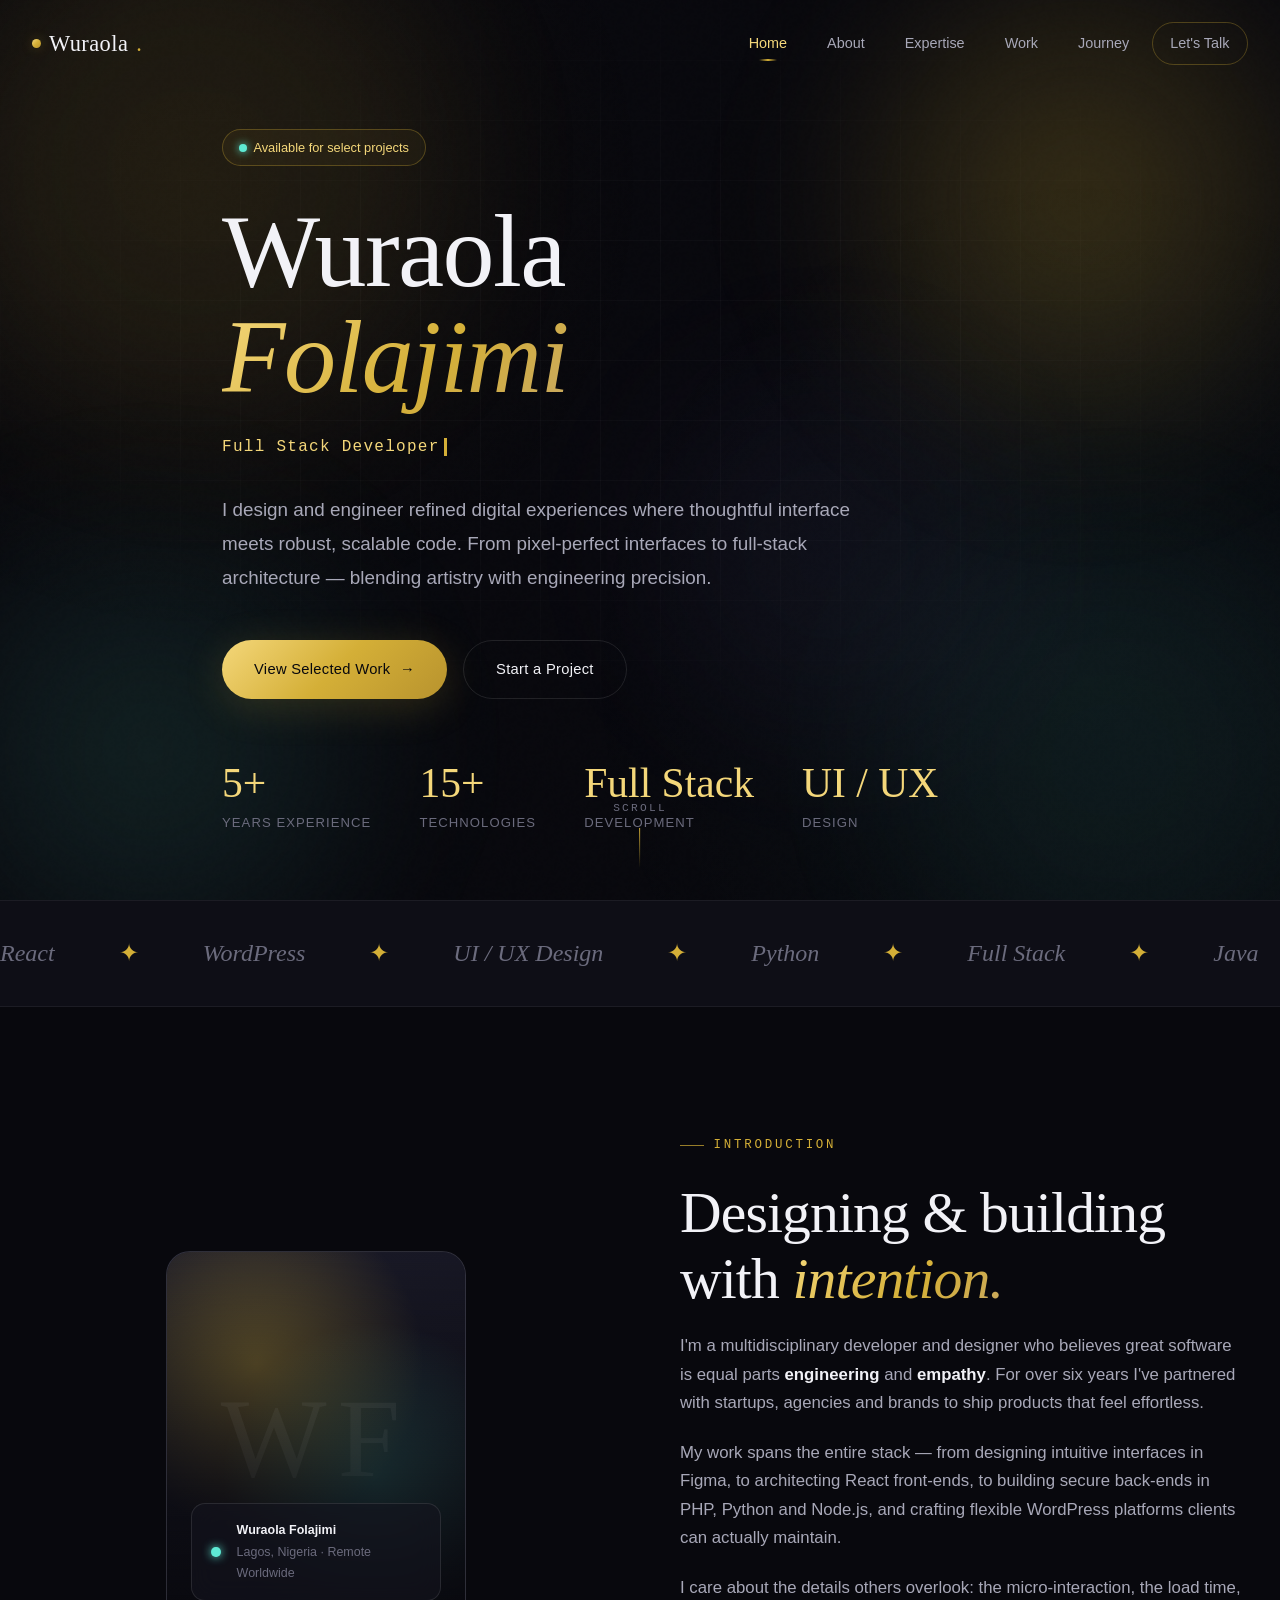
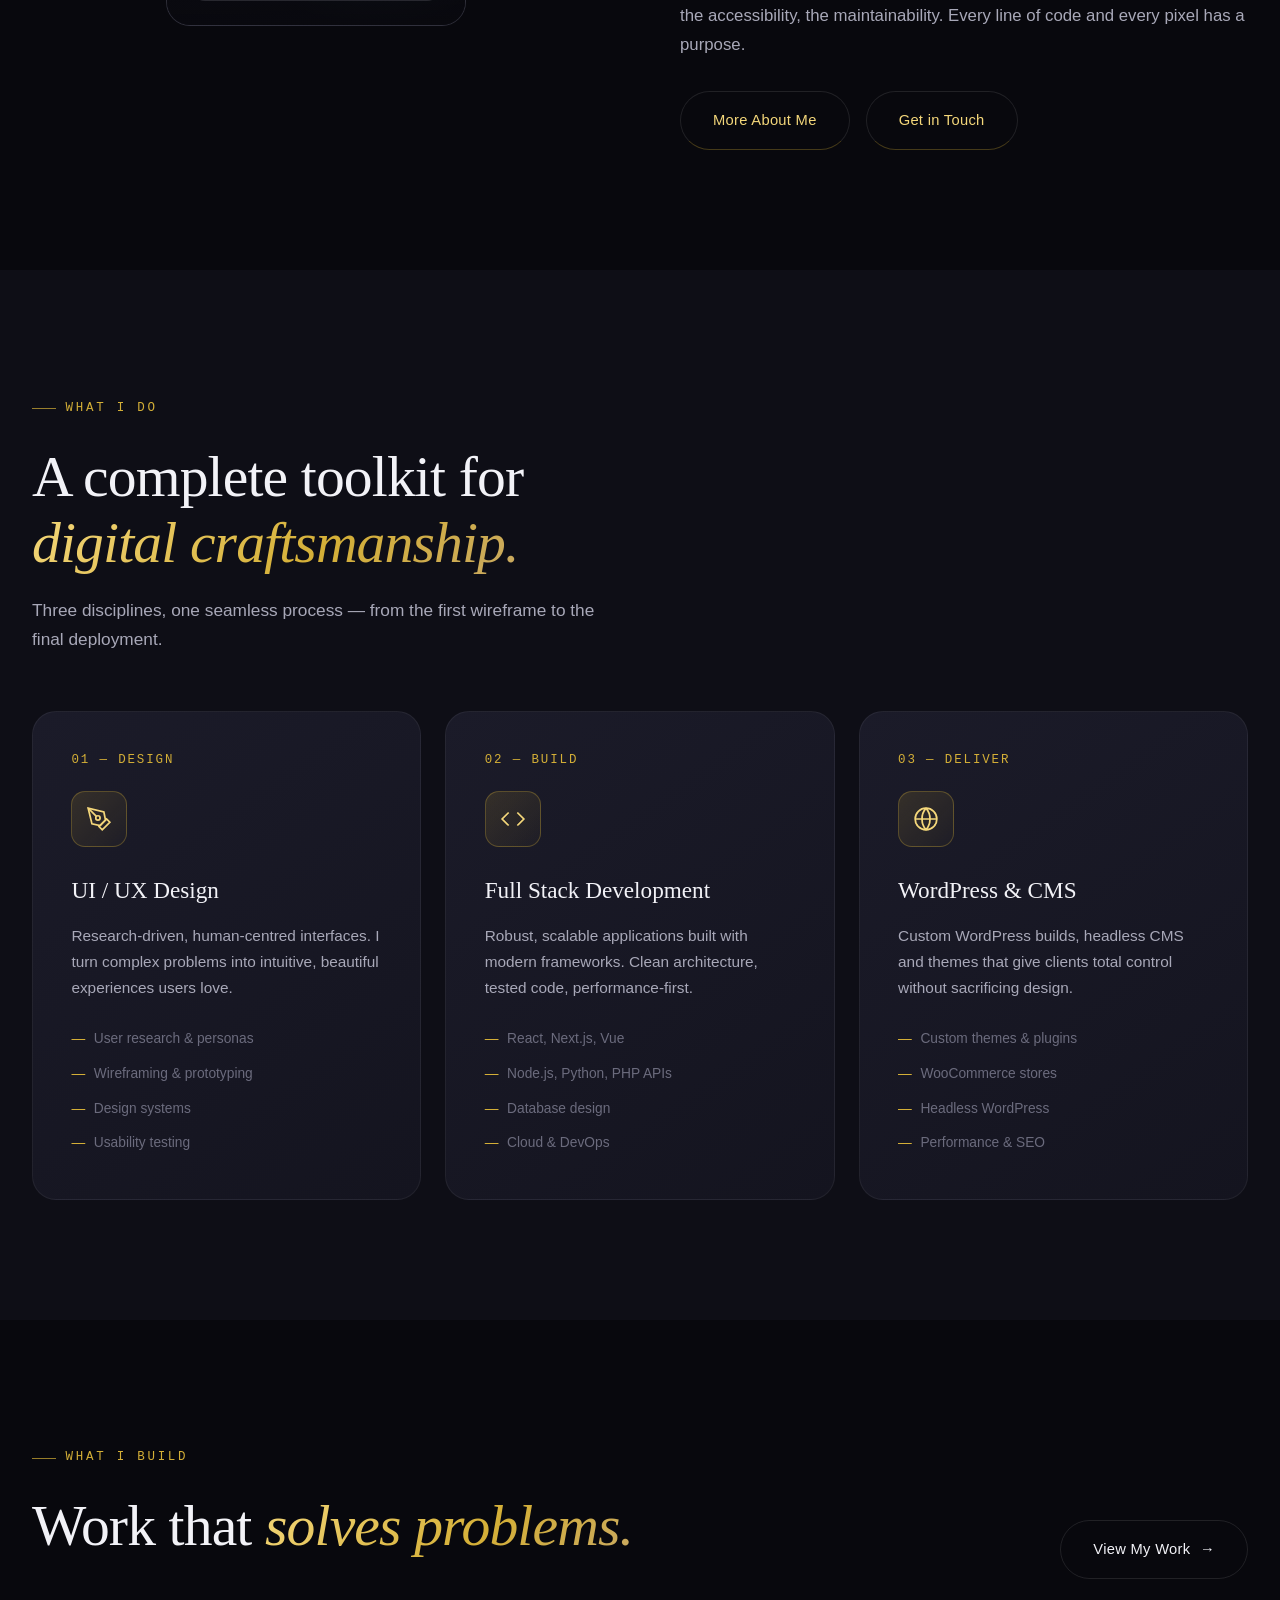
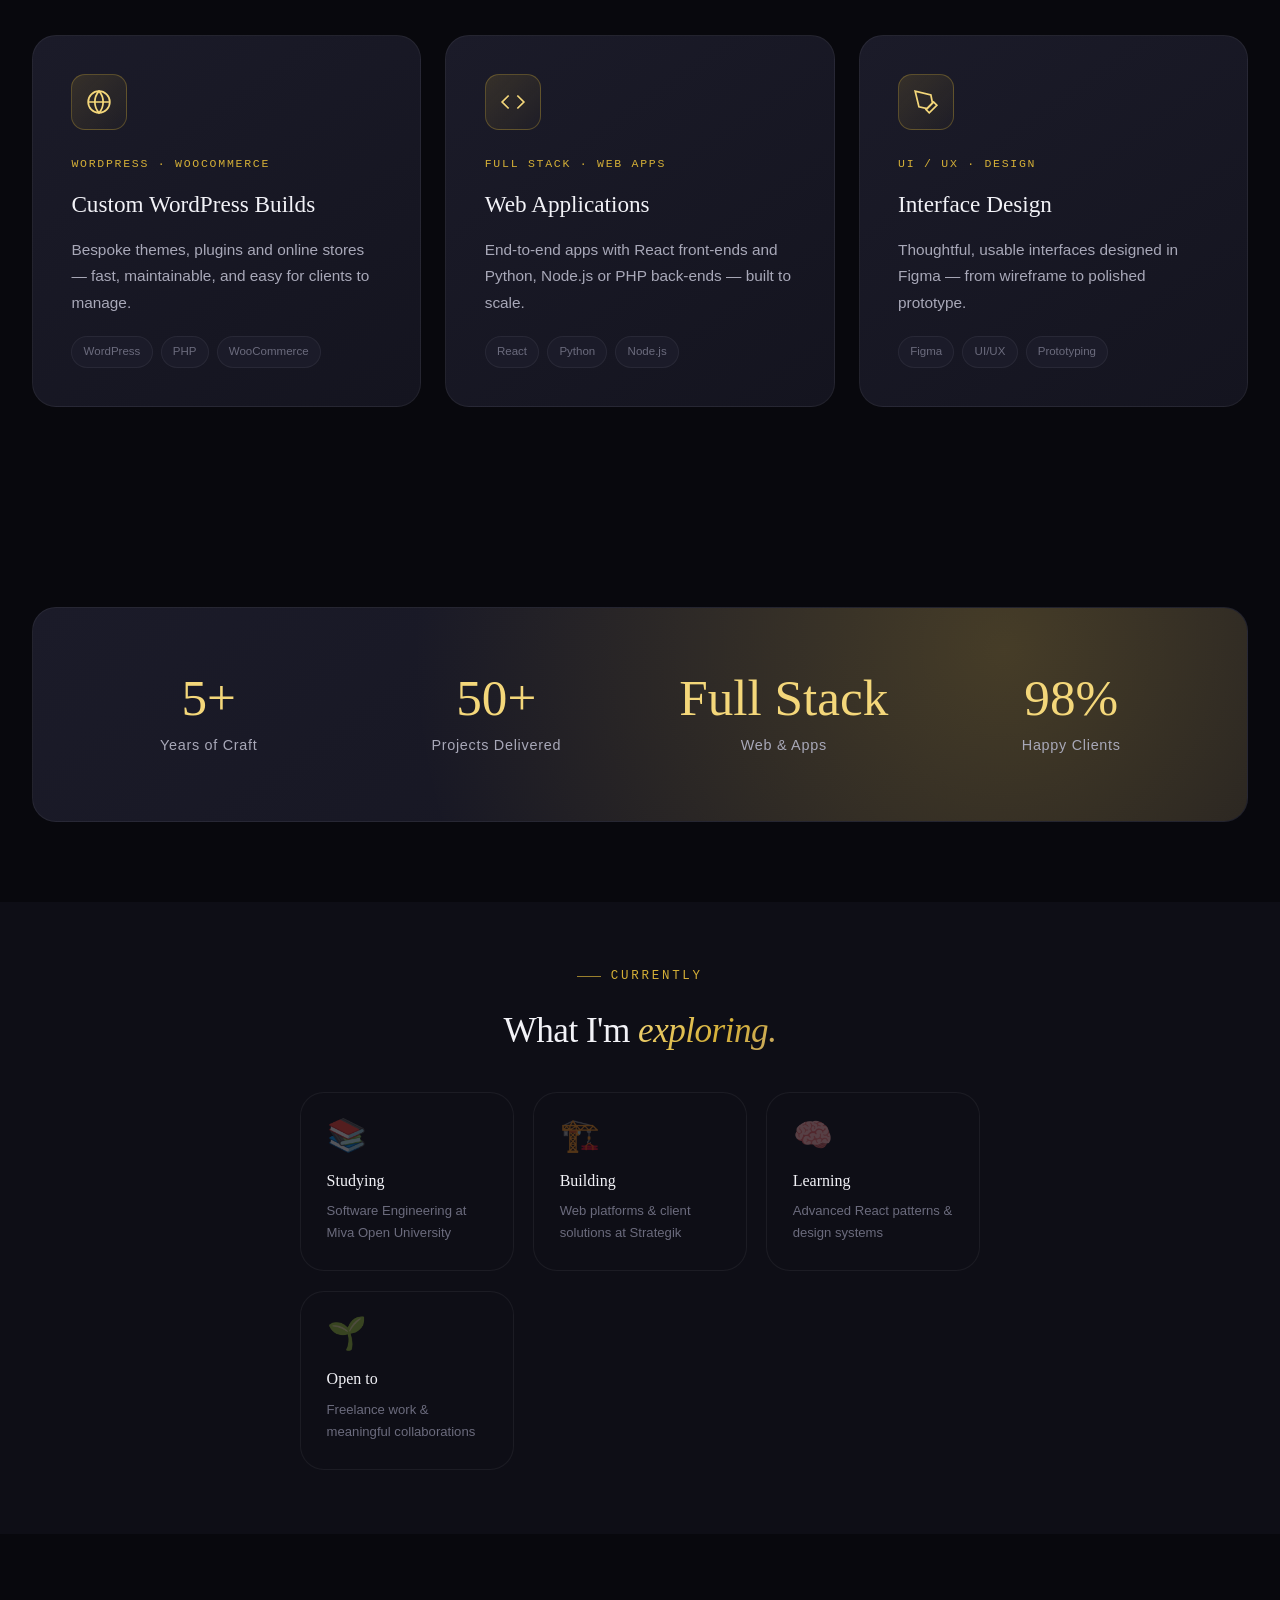
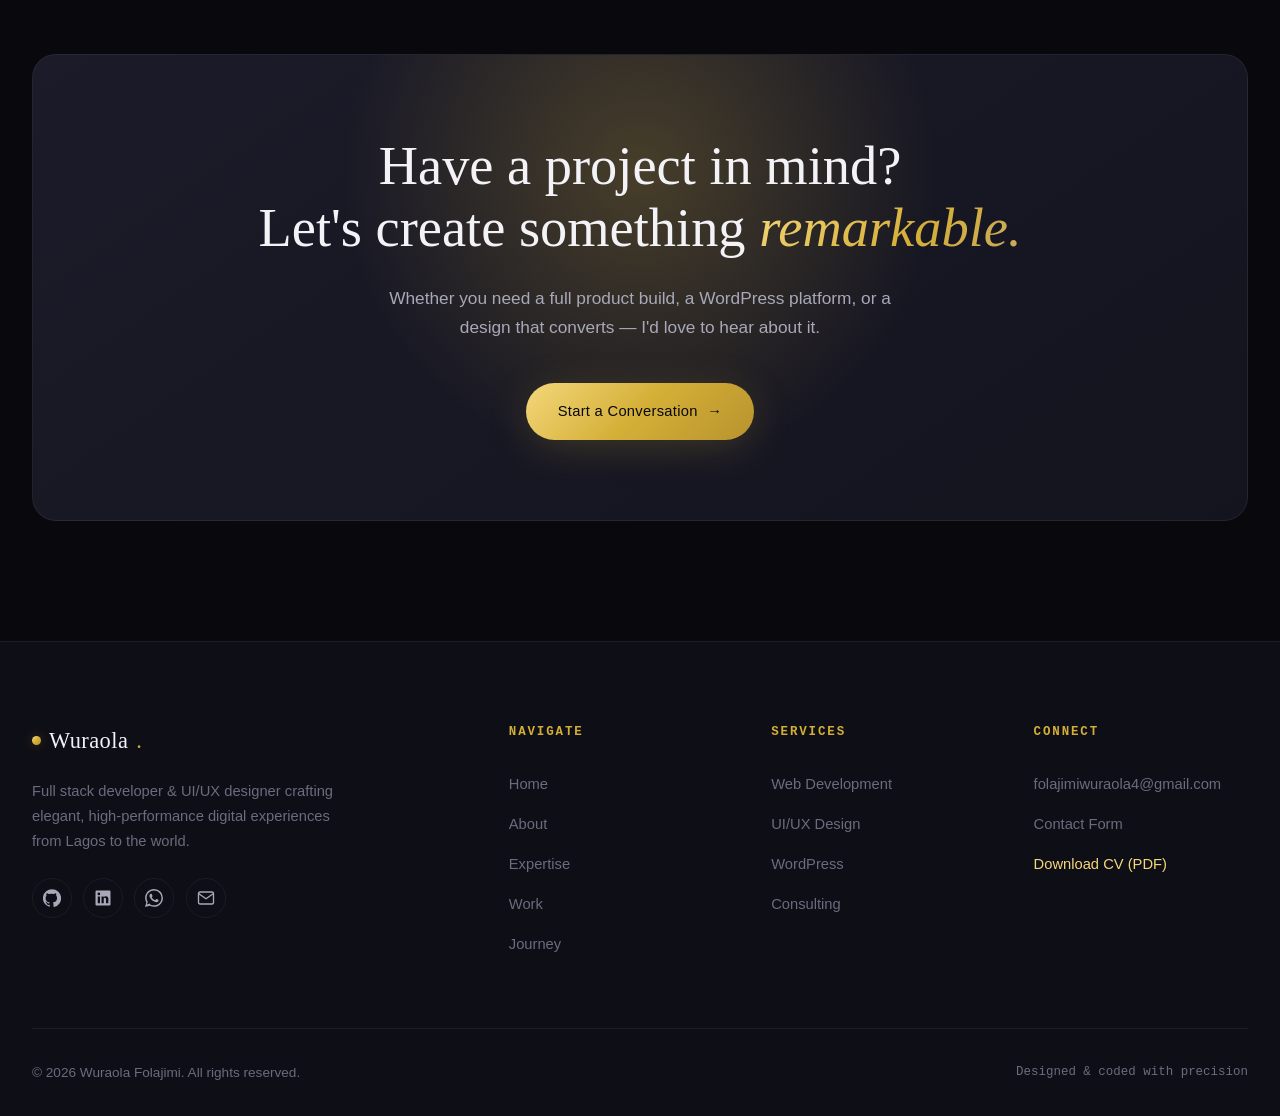
==== commit 770acc42: "Publish project gallery on Pages site" ====
--- a/index.html
+++ b/index.html
@@ -229,7 +229,7 @@
   left: 0;
   width: 100%;
   z-index: 1000;
-  padding: 1.15rem 0;
+  padding: 1.4rem 0;
   transition: var(--transition);
 }
 
@@ -238,7 +238,7 @@
   backdrop-filter: blur(18px);
   -webkit-backdrop-filter: blur(18px);
   border-bottom: 1px solid var(--border-subtle);
-  padding: 0.75rem 0;
+  padding: 0.9rem 0;
 }
 
 .nav-inner {
@@ -444,7 +444,6 @@
   filter: blur(60px);
   z-index: 0;
   animation: floatGlow 10s ease-in-out infinite;
-  will-change: transform;
 }
 
 .hero-glow.one { top: -100px; right: -100px; }
@@ -659,10 +658,24 @@
 .portrait-art {
   position: absolute;
   inset: 0;
-  background: url('[data-uri]') center top / cover no-repeat;
-}
-
-.portrait-initials { display: none; }
+  background:
+    radial-gradient(circle at 30% 30%, rgba(212,175,55,0.4), transparent 50%),
+    radial-gradient(circle at 70% 60%, rgba(94,234,212,0.25), transparent 50%),
+    linear-gradient(160deg, #1b1b29, #0e0e16);
+}
+
+.portrait-initials {
+  position: absolute;
+  inset: 0;
+  display: flex;
+  align-items: center;
+  justify-content: center;
+  font-family: var(--font-display);
+  font-size: 7rem;
+  color: rgba(255,255,255,0.08);
+  z-index: 1;
+  letter-spacing: 0.1em;
+}
 
 .portrait-badge {
   position: absolute;
@@ -876,6 +889,91 @@
   box-shadow: var(--shadow-deep);
 }
 
+.selected-projects-grid {
+  grid-template-columns: repeat(auto-fit, minmax(min(100%, 320px), 1fr));
+  align-items: stretch;
+}
+
+.selected-projects-grid .project-card {
+  display: flex;
+  flex-direction: column;
+  min-width: 0;
+}
+
+.project-preview-link {
+  display: block;
+  overflow: hidden;
+}
+
+.selected-projects-grid .project-visual {
+  aspect-ratio: 16 / 10;
+  height: auto;
+  background: var(--bg-elevated);
+}
+
+.selected-projects-grid .project-visual img {
+  position: absolute;
+  inset: 0;
+  width: 100%;
+  height: 100%;
+  object-fit: cover;
+  object-position: top center;
+  transition: transform 0.6s cubic-bezier(0.16, 1, 0.3, 1);
+}
+
+.selected-projects-grid .project-visual::after {
+  background: linear-gradient(180deg, transparent 48%, rgba(8, 8, 13, 0.72));
+}
+
+.selected-projects-grid .project-card:hover .project-visual img {
+  transform: scale(1.04);
+}
+
+.preview-visit {
+  position: absolute;
+  z-index: 1;
+  right: 1rem;
+  bottom: 0.9rem;
+  color: #fff;
+  font-size: 0.82rem;
+  opacity: 0;
+  transform: translateY(5px);
+  transition: opacity 0.25s ease, transform 0.25s ease;
+}
+
+.selected-projects-grid .project-card:hover .preview-visit,
+.selected-projects-grid .project-preview-link:focus-visible .preview-visit {
+  opacity: 1;
+  transform: translateY(0);
+}
+
+.selected-projects-grid .project-body {
+  display: flex;
+  flex: 1;
+  flex-direction: column;
+  align-items: flex-start;
+}
+
+.selected-projects-grid .project-body p {
+  flex: 1;
+}
+
+.project-card-link {
+  display: inline-flex;
+  gap: 0.45rem;
+  align-items: center;
+  margin-top: 1.3rem;
+  color: var(--gold-light);
+  font-size: 0.86rem;
+}
+
+.project-card-link:hover { color: var(--gold); }
+
+@media (max-width: 480px) {
+  .selected-projects-grid { gap: 1.25rem; }
+  .selected-projects-grid .project-body { padding: 1.35rem; }
+}
+
 .project-visual {
   height: 240px;
   position: relative;
@@ -1334,11 +1432,7 @@
 
 /* ---------- Page Header (sub pages) ---------- */
 .page-header {
-  min-height: 68vh;
-  display: flex;
-  flex-direction: column;
-  justify-content: center;
-  padding: 8rem 0 5rem;
+  padding: 12rem 0 5rem;
   position: relative;
   z-index: 2;
   overflow: hidden;
@@ -1513,7 +1607,6 @@
 }
 
 @media (max-width: 768px) {
-  .page-header { padding: 7rem 0 4rem; min-height: 60vh; }
   .nav-links { display: none; }
   .menu-toggle { display: flex; }
   .nav-links.open {
@@ -1631,7 +1724,7 @@
 /* ---------- Aurora animated background ---------- */
 .aurora { position: fixed; inset: 0; z-index: 0; overflow: hidden; pointer-events: none; }
 .aurora span {
-  position: absolute; border-radius: 50%; filter: blur(80px); opacity: 0.5; will-change: transform;
+  position: absolute; border-radius: 50%; filter: blur(80px); opacity: 0.5;
 }
 .aurora .a1 { width: 520px; height: 520px; background: rgba(212,175,55,0.22); top: -10%; left: -5%; animation: aurora1 18s ease-in-out infinite; }
 .aurora .a2 { width: 460px; height: 460px; background: rgba(94,234,212,0.14); bottom: -10%; right: -5%; animation: aurora2 22s ease-in-out infinite; }
@@ -1712,7 +1805,7 @@
 .price-tag {
   font-family: var(--font-display); font-size: 2.6rem; color: var(--gold-light); line-height: 1;
 }
-.price-tag .cur { font-size: 1.2remal-align: top; color: var(--text-secondary); }
+.price-tag .cur { font-size: 1.2rem; vertical-align: top; color: var(--text-secondary); }
 .price-period { font-size: 0.85rem; color: var(--text-muted); }
 .price-ribbon {
   position: absolute; top: 1.4rem; right: -2.4rem; transform: rotate(45deg);
@@ -2175,42 +2268,6 @@
 
   <!-- (fabricated "trusted by" brand strip removed; will show real client logos as earned) -->
 
-
-  <section class="section">
-    <div class="container">
-      <div class="reveal" style="text-align:center;max-width:640px;margin:0 auto 3rem">
-        <span class="eyebrow" style="justify-content:center;display:flex">Kind Words</span>
-        <h2 class="section-title" style="font-size:clamp(1.6rem,3.5vw,2.2rem)">What clients <span class="text-gold text-italic">say.</span></h2>
-      </div>
-      <div style="display:grid;grid-template-columns:repeat(auto-fit,minmax(280px,1fr));gap:1.5rem">
-        <div class="card tilt feature-card reveal" style="padding:2rem;border:1px solid var(--border-gold)">
-          <div style="font-family:var(--font-display);font-size:2.5rem;color:var(--gold);line-height:1;margin-bottom:.5rem">&ldquo;</div>
-          <p style="color:var(--text-secondary);font-size:.92rem;line-height:1.7;margin-bottom:1.2rem">Wuraola delivered our e-commerce platform ahead of schedule and beyond what we imagined. The attention to detail in both design and code was exceptional.</p>
-          <div style="display:flex;align-items:center;gap:.8rem">
-            <div style="width:38px;height:38px;border-radius:50%;background:linear-gradient(135deg,var(--gold),var(--gold-dark));display:flex;align-items:center;justify-content:center;font-weight:700;color:var(--bg-primary);font-size:.8rem">AO</div>
-            <div><strong style="display:block;font-size:.88rem">Adebayo Ogunlewe</strong><span style="font-size:.78rem;color:var(--text-muted)">CEO, Velar Atelier</span></div>
-          </div>
-        </div>
-        <div class="card tilt feature-card reveal delay-1" style="padding:2rem;border:1px solid var(--border-gold)">
-          <div style="font-family:var(--font-display);font-size:2.5rem;color:var(--gold);line-height:1;margin-bottom:.5rem">&ldquo;</div>
-          <p style="color:var(--text-secondary);font-size:.92rem;line-height:1.7;margin-bottom:1.2rem">Working with Wuraola transformed our online presence. Professional, responsive, and genuinely invested in our success. Highly recommended.</p>
-          <div style="display:flex;align-items:center;gap:.8rem">
-            <div style="width:38px;height:38px;border-radius:50%;background:linear-gradient(135deg,#d98b3a,#a85f24);display:flex;align-items:center;justify-content:center;font-weight:700;color:#15110d;font-size:.8rem">TA</div>
-            <div><strong style="display:block;font-size:.88rem">Tunde Adewale</strong><span style="font-size:.78rem;color:var(--text-muted)">Chef &amp; Owner, Ember &amp; Oak</span></div>
-          </div>
-        </div>
-        <div class="card tilt feature-card reveal delay-2" style="padding:2rem;border:1px solid var(--border-gold)">
-          <div style="font-family:var(--font-display);font-size:2.5rem;color:var(--gold);line-height:1;margin-bottom:.5rem">&ldquo;</div>
-          <p style="color:var(--text-secondary);font-size:.92rem;line-height:1.7;margin-bottom:1.2rem">From concept to deployment, Wuraola handled everything flawlessly. Our WordPress platform runs faster and looks sharper than we ever expected.</p>
-          <div style="display:flex;align-items:center;gap:.8rem">
-            <div style="width:38px;height:38px;border-radius:50%;background:linear-gradient(135deg,#059669,#047857);display:flex;align-items:center;justify-content:center;font-weight:700;color:#fff;font-size:.8rem">SK</div>
-            <div><strong style="display:block;font-size:.88rem">Sarah Kone</strong><span style="font-size:.78rem;color:var(--text-muted)">Operations Lead, Strategik Technologies</span></div>
-          </div>
-        </div>
-      </div>
-    </div>
-  </section>
-
   <section class="section section-compact" style="background:var(--bg-secondary)">
     <div class="container">
       <div class="reveal" style="max-width:680px;margin:0 auto">
@@ -2229,7 +2286,7 @@
   <section class="section"><div class="container"><div class="cta-banner reveal">
     <h2>Have a project in mind?<br>Let's create something <span class="text-gold text-italic">remarkable.</span></h2>
     <p>Whether you need a full product build, a WordPress platform, or a design that converts &mdash; I'd love to hear about it.</p>
-    <div style="display:flex;gap:1rem;flex-wrap:wrap;justify-content:center"><a href="#contact" data-page="contact" class="btn btn-primary">Start a Conversation <span class="arrow">&rarr;</span></a><button onclick="window.print()" class="btn btn-ghost" style="border:1px solid var(--border-gold)">Download CV</button></div>
+    <a href="#contact" data-page="contact" class="btn btn-primary">Start a Conversation <span class="arrow">&rarr;</span></a>
   </div></div></section>
   </div>
 
@@ -2487,135 +2544,49 @@
 
   <section class="section" style="background:var(--bg-secondary)"><div class="container">
     <div class="reveal" style="max-width:680px">
-      <span class="eyebrow">What I Build</span>
-      <h2 class="section-title">The kind of work<br>I <span class="text-gold text-italic">deliver.</span></h2>
-      <p class="section-subtitle">Here's an honest look at the work I take on across the full stack.</p>
-    </div>
-    <div class="services-grid">
-      <div class="card service-card tilt feature-card reveal"><div class="service-icon"><svg width="26" height="26" viewBox="0 0 24 24" fill="none" stroke="currentColor" stroke-width="1.6"><circle cx="12" cy="12" r="10"/><path d="M2 12h20M12 2a15 15 0 010 20 15 15 0 010-20z"/></svg></div><div class="project-cat">WordPress &middot; WooCommerce</div><h3>Custom WordPress Builds</h3><p>Bespoke themes, plugins and online stores &mdash; fast, maintainable, and easy for clients to manage.</p><div class="project-tags"><span>WordPress</span><span>PHP</span><span>WooCommerce</span></div></div>
-      <div class="card service-card tilt feature-card reveal delay-1"><div class="service-icon"><svg width="26" height="26" viewBox="0 0 24 24" fill="none" stroke="currentColor" stroke-width="1.6"><polyline points="16 18 22 12 16 6"/><polyline points="8 6 2 12 8 18"/></svg></div><div class="project-cat">Full Stack &middot; Web Apps</div><h3>Web Applications</h3><p>End-to-end apps with React front-ends and Python, Node.js or PHP back-ends &mdash; built to scale.</p><div class="project-tags"><span>React</span><span>Python</span><span>Node.js</span></div></div>
-      <div class="card service-card tilt feature-card reveal delay-2"><div class="service-icon"><svg width="26" height="26" viewBox="0 0 24 24" fill="none" stroke="currentColor" stroke-width="1.6"><path d="M12 19l7-7 3 3-7 7-3-3z"/><path d="M18 13l-1.5-7.5L2 2l3.5 14.5L13 18l5-5z"/></svg></div><div class="project-cat">UI / UX &middot; Design</div><h3>Interface Design</h3><p>Thoughtful, usable interfaces designed in Figma &mdash; from wireframe to polished prototype.</p><div class="project-tags"><span>Figma</span><span>UI/UX</span><span>Prototyping</span></div></div>
+      <span class="eyebrow">Selected Projects</span>
+      <h2 class="section-title">A closer look at what I <span class="text-gold text-italic">build.</span></h2>
+      <p class="section-subtitle">Web experiences and product interfaces, each shaped around its own audience and purpose.</p>
+    </div>
+    <div class="projects-grid selected-projects-grid">
+      <article class="project-card reveal">
+        <a class="project-preview-link" href="https://apartmentbyroyaltieswebsite.vercel.app/#/" target="_blank" rel="noopener noreferrer" aria-label="View Apartments by Royalties website">
+          <div class="project-visual"><img src="assets/apartments-by-royalties-preview.png" alt="Apartments by Royalties homepage preview" loading="lazy"><span class="preview-visit">View project <span aria-hidden="true">&rarr;</span></span></div>
+        </a>
+        <div class="project-body"><div class="project-cat">Property &amp; Lifestyle &middot; Lagos</div><h3>Apartments by Royalties</h3><p>A premium property and lifestyle platform for Lagos stays, rentals, luxury mobility, charters and real-estate opportunities.</p><div class="project-tags"><span>Web Design</span><span>Property Platform</span><span>WhatsApp Enquiries</span></div><a class="project-card-link" href="https://apartmentbyroyaltieswebsite.vercel.app/#/" target="_blank" rel="noopener noreferrer">Visit live site <span aria-hidden="true">&rarr;</span></a></div>
+      </article>
+      <article class="project-card reveal delay-1">
+        <a class="project-preview-link" href="cadence.html" target="_blank" rel="noopener noreferrer" aria-label="View Cadence project website">
+          <div class="project-visual"><img src="assets/cadence-desktop-preview.png" alt="Cadence project workspace website preview" loading="lazy"><span class="preview-visit">View project <span aria-hidden="true">&rarr;</span></span></div>
+        </a>
+        <div class="project-body"><div class="project-cat">SaaS &middot; Product Website</div><h3>Cadence</h3><p>A calm, conversion-focused website for a project workspace that brings plans, tasks, goals and analytics together.</p><div class="project-tags"><span>Product Design</span><span>Responsive Web</span><span>UI/UX</span></div><a class="project-card-link" href="cadence.html" target="_blank" rel="noopener noreferrer">View project <span aria-hidden="true">&rarr;</span></a></div>
+      </article>
+      <article class="project-card reveal delay-2">
+        <a class="project-preview-link" href="cadence-app.html" target="_blank" rel="noopener noreferrer" aria-label="View Cadence app interface">
+          <div class="project-visual"><img src="assets/cadence-app-preview.png" alt="Cadence app sign-in interface preview" loading="lazy"><span class="preview-visit">View project <span aria-hidden="true">&rarr;</span></span></div>
+        </a>
+        <div class="project-body"><div class="project-cat">SaaS &middot; App Interface</div><h3>Cadence App</h3><p>A companion workspace interface concept with a streamlined sign-in and account creation experience.</p><div class="project-tags"><span>Web App</span><span>Interface Design</span><span>Supabase</span></div><a class="project-card-link" href="cadence-app.html" target="_blank" rel="noopener noreferrer">View app <span aria-hidden="true">&rarr;</span></a></div>
+      </article>
+      <article class="project-card reveal">
+        <a class="project-preview-link" href="ember-oak.html" target="_blank" rel="noopener noreferrer" aria-label="View Ember and Oak restaurant website">
+          <div class="project-visual"><img src="assets/ember-oak-preview.png" alt="Ember and Oak restaurant website preview" loading="lazy"><span class="preview-visit">View project <span aria-hidden="true">&rarr;</span></span></div>
+        </a>
+        <div class="project-body"><div class="project-cat">Hospitality &middot; Restaurant</div><h3>Ember &amp; Oak</h3><p>A refined digital presence for a fire-cooked fine-dining concept in Ikoyi, Lagos.</p><div class="project-tags"><span>Brand Experience</span><span>Restaurant Website</span><span>Responsive Web</span></div><a class="project-card-link" href="ember-oak.html" target="_blank" rel="noopener noreferrer">View project <span aria-hidden="true">&rarr;</span></a></div>
+      </article>
+      <article class="project-card reveal delay-1">
+        <a class="project-preview-link" href="velar.html" target="_blank" rel="noopener noreferrer" aria-label="View Velar couture website">
+          <div class="project-visual"><img src="assets/velar-preview.png" alt="Velar couture fashion website preview" loading="lazy"><span class="preview-visit">View project <span aria-hidden="true">&rarr;</span></span></div>
+        </a>
+        <div class="project-body"><div class="project-cat">Fashion &middot; E-Commerce Concept</div><h3>Vel&aacute;r</h3><p>A couture fashion experience pairing Lagos craftsmanship with the feel of a Parisian atelier.</p><div class="project-tags"><span>Fashion</span><span>Art Direction</span><span>Responsive Web</span></div><a class="project-card-link" href="velar.html" target="_blank" rel="noopener noreferrer">View project <span aria-hidden="true">&rarr;</span></a></div>
+      </article>
+      <article class="project-card reveal delay-2">
+        <a class="project-preview-link" href="motion-demo.html" target="_blank" rel="noopener noreferrer" aria-label="View motion design demo">
+          <div class="project-visual"><img src="assets/motion-demo-preview.png" alt="Motion design demo homepage preview" loading="lazy"><span class="preview-visit">View project <span aria-hidden="true">&rarr;</span></span></div>
+        </a>
+        <div class="project-body"><div class="project-cat">Creative Development &middot; Motion</div><h3>Motion Design Study</h3><p>A scroll-led experiment exploring parallax, reveal transitions and movement across a digital canvas.</p><div class="project-tags"><span>Motion Design</span><span>CSS</span><span>JavaScript</span></div><a class="project-card-link" href="motion-demo.html" target="_blank" rel="noopener noreferrer">View project <span aria-hidden="true">&rarr;</span></a></div>
+      </article>
     </div>
   </div></section>
-
-  
-  <section class="section" style="background:var(--bg-secondary)"><div class="container">
-    <div class="reveal" style="max-width:680px">
-      <span class="eyebrow">Showcase Projects</span>
-      <h2 class="section-title">Three businesses.<br>Three <span class="text-gold text-italic">industries.</span></h2>
-      <p class="section-subtitle">Full multi-page business websites built from scratch &mdash; each with a completely different design language, industry and feature set.</p>
-    </div>
-    <div style="display:grid;grid-template-columns:repeat(auto-fill,minmax(320px,1fr));gap:2rem;margin-top:3rem">
-
-      <div class="card project-card tilt reveal" style="overflow:hidden;border:1px solid var(--border-gold)">
-        <div class="project-visual" style="aspect-ratio:16/10;overflow:hidden;border-bottom:1px solid var(--border-gold);padding:8px;background:#0b0a08">
-          <div style="width:100%;height:100%;border-radius:6px;overflow:hidden;border:1px solid #1a1408;display:flex;flex-direction:column;background:#0b0a08">
-            <div style="padding:4px 8px;display:flex;align-items:center;gap:3px;border-bottom:1px solid #1a1408;background:#121009">
-              <span style="width:4px;height:4px;border-radius:50%;background:#ff5f57"></span><span style="width:4px;height:4px;border-radius:50%;background:#febc2e"></span><span style="width:4px;height:4px;border-radius:50%;background:#28c840"></span>
-              <span style="margin-left:auto;font-size:4px;color:#5b554a;font-family:monospace">velar.com</span>
-            </div>
-            <div style="padding:3px 8px;display:flex;justify-content:space-between;border-bottom:1px solid rgba(184,147,85,.15)">
-              <span style="font-size:4px;color:#9a9082;letter-spacing:.1em">COLLECTIONS</span>
-              <span style="font-size:5px;color:#e4c98a;letter-spacing:.2em;font-family:Georgia,serif">VELAR</span>
-              <span style="font-size:4px;color:#9a9082;letter-spacing:.1em">JOURNAL</span>
-            </div>
-            <div style="flex:1;display:flex;align-items:center;justify-content:center;flex-direction:column;background:linear-gradient(180deg,rgba(11,10,8,.3),rgba(11,10,8,.9))">
-              <div style="font-family:Georgia,serif;font-size:14px;color:#f4efe4;letter-spacing:.02em;text-align:center;line-height:1">Couture with<br><span style="font-style:italic;color:#e4c98a">a Lagos Soul</span></div>
-              <div style="margin-top:4px;display:flex;gap:3px">
-                <span style="font-size:3px;padding:2px 4px;background:#b89355;color:#0b0a08;border-radius:2px;letter-spacing:.05em">DISCOVER SS26</span>
-                <span style="font-size:3px;padding:2px 4px;border:1px solid #f4efe4;color:#f4efe4;border-radius:2px;letter-spacing:.05em">THE ATELIER</span>
-              </div>
-            </div>
-          </div>
-        </div>
-        <div class="project-body" style="padding:1.8rem">
-          <div class="project-cat">E-Commerce &middot; Luxury Fashion</div>
-          <h3 style="font-family:var(--font-display);font-size:1.4rem;font-weight:400;margin:.5rem 0 .8rem">VELAR &mdash; Haute Couture House</h3>
-          <p style="color:var(--text-secondary);font-size:.92rem;margin-bottom:1rem">A full luxury fashion e-commerce experience &mdash; 18-product collections, shopping cart, wishlist, quick-view, checkout flow, lookbook and atelier story. Dark editorial gold aesthetic.</p>
-          <div class="project-tags" style="margin-bottom:1.2rem"><span>HTML/CSS</span><span>JavaScript</span><span>SPA</span><span>E-Commerce</span></div>
-          <span class="view-link" style="color:var(--gold-light);font-family:var(--font-mono);font-size:.78rem;letter-spacing:.08em"><button onclick="openProject('velar.html')" class="btn btn-primary" style="padding:.6rem 1.3rem;font-size:.82rem;margin-top:.5rem">View Project <span class="arrow">&rarr;</span></button></span>
-        </div>
-      </div>
-
-      <div class="card project-card tilt reveal delay-1" style="overflow:hidden;border:1px solid var(--border-gold)">
-        <div class="project-visual" style="aspect-ratio:16/10;overflow:hidden;border-bottom:1px solid var(--border-gold);padding:8px;background:#15110d">
-          <div style="width:100%;height:100%;border-radius:6px;overflow:hidden;border:1px solid #241d16;display:flex;flex-direction:column;background:#15110d">
-            <div style="padding:4px 8px;display:flex;align-items:center;gap:3px;border-bottom:1px solid #241d16;background:#1d1813">
-              <span style="width:4px;height:4px;border-radius:50%;background:#ff5f57"></span><span style="width:4px;height:4px;border-radius:50%;background:#febc2e"></span><span style="width:4px;height:4px;border-radius:50%;background:#28c840"></span>
-              <span style="margin-left:auto;font-size:4px;color:#5b554a;font-family:monospace">emberandoak.ng</span>
-            </div>
-            <div style="padding:3px 8px;display:flex;justify-content:space-between;border-bottom:1px solid rgba(217,139,58,.15)">
-              <span style="font-size:4px;color:#9a8c75;letter-spacing:.1em">MENU</span>
-              <span style="font-size:5px;color:#eaa85c;letter-spacing:.14em;font-family:Georgia,serif">EMBER &amp; OAK</span>
-              <span style="font-size:4px;color:#d98b3a;letter-spacing:.1em">RESERVE</span>
-            </div>
-            <div style="flex:1;display:flex;align-items:center;justify-content:center;flex-direction:column;background:radial-gradient(ellipse,rgba(168,95,36,.2),rgba(21,17,13,.9))">
-              <div style="font-family:Georgia,serif;font-size:12px;color:#efe7d6;letter-spacing:.02em;text-align:center;line-height:1">EMBER <span style="font-style:italic;color:#eaa85c">&amp;</span> OAK</div>
-              <div style="font-size:3px;color:#cabb9f;letter-spacing:.25em;margin-top:2px;text-transform:uppercase">Fire-Cooked Fine Dining</div>
-              <div style="margin-top:3px;display:flex;gap:3px">
-                <span style="font-size:3px;padding:2px 5px;background:#d98b3a;color:#15110d;border-radius:2px;font-weight:600">RESERVE A TABLE</span>
-              </div>
-            </div>
-          </div>
-        </div>
-        <div class="project-body" style="padding:1.8rem">
-          <div class="project-cat">Hospitality &middot; Fine Dining</div>
-          <h3 style="font-family:var(--font-display);font-size:1.4rem;font-weight:400;margin:.5rem 0 .8rem">EMBER &amp; OAK &mdash; Fire-Cooked Dining</h3>
-          <p style="color:var(--text-secondary);font-size:.92rem;margin-bottom:1rem">A full fine-dining restaurant website &mdash; 85-dish menu with filters, reservation system, gallery lightbox, chef story, build-your-bowl and live open-now status.</p>
-          <div class="project-tags" style="margin-bottom:1.2rem"><span>HTML/CSS</span><span>JavaScript</span><span>SPA</span><span>Reservations</span></div>
-          <span class="view-link" style="color:var(--gold-light);font-family:var(--font-mono);font-size:.78rem;letter-spacing:.08em"><button onclick="openProject('ember-oak.html')" class="btn btn-primary" style="padding:.6rem 1.3rem;font-size:.82rem;margin-top:.5rem">View Project <span class="arrow">&rarr;</span></button></span>
-        </div>
-      </div>
-
-      <div class="card project-card tilt reveal delay-2" style="overflow:hidden;border:1px solid var(--border-gold)">
-        <div class="project-visual" style="aspect-ratio:16/10;overflow:hidden;border-bottom:1px solid var(--border-gold);padding:8px;background:#f6f7fb">
-          <div style="width:100%;height:100%;border-radius:6px;overflow:hidden;border:1px solid #e7e9f2;display:flex;flex-direction:column;background:#fff">
-            <div style="padding:4px 8px;display:flex;align-items:center;gap:3px;border-bottom:1px solid #e7e9f2;background:#f6f7fb">
-              <span style="width:4px;height:4px;border-radius:50%;background:#ff5f57"></span><span style="width:4px;height:4px;border-radius:50%;background:#febc2e"></span><span style="width:4px;height:4px;border-radius:50%;background:#28c840"></span>
-              <span style="margin-left:auto;font-size:4px;color:#8b94a6;font-family:monospace">cadence.io</span>
-            </div>
-            <div style="padding:3px 8px;display:flex;justify-content:space-between;align-items:center;border-bottom:1px solid #e7e9f2">
-              <span style="font-size:5px;font-weight:700;color:#0a0e1a">Cadence</span>
-              <span style="font-size:3px;color:#5a6472">Features  Pricing  About</span>
-              <span style="font-size:3px;padding:1px 4px;background:#047857;color:#fff;border-radius:2px">Start free</span>
-            </div>
-            <div style="flex:1;display:flex;align-items:center;padding:4px 8px;gap:6px">
-              <div style="flex:1">
-                <div style="font-size:8px;font-weight:700;color:#0a0e1a;line-height:1.1">The project workspace teams <span style="color:#047857">actually enjoy</span>.</div>
-                <div style="margin-top:3px;display:flex;gap:2px">
-                  <span style="font-size:3px;padding:2px 4px;background:#047857;color:#fff;border-radius:2px">Start free</span>
-                  <span style="font-size:3px;padding:2px 4px;border:1px solid #d1d5db;color:#0a0e1a;border-radius:2px">See features</span>
-                </div>
-              </div>
-              <div style="width:40%;height:100%;background:#f6f7fb;border:1px solid #e7e9f2;border-radius:3px;display:flex;flex-direction:column;padding:3px;gap:2px">
-                <div style="display:flex;gap:2px">
-                  <div style="flex:1;background:#fff;border:1px solid #e7e9f2;border-radius:2px;padding:2px;font-size:3px;color:#5a6472">128</div>
-                  <div style="flex:1;background:#fff;border:1px solid #e7e9f2;border-radius:2px;padding:2px;font-size:3px;color:#047857">98%</div>
-                </div>
-                <div style="flex:1;background:#fff;border:1px solid #e7e9f2;border-radius:2px;display:flex;align-items:flex-end;gap:1px;padding:2px">
-                  <div style="flex:1;height:40%;background:#047857;border-radius:1px"></div>
-                  <div style="flex:1;height:60%;background:#047857;border-radius:1px"></div>
-                  <div style="flex:1;height:80%;background:#047857;border-radius:1px"></div>
-                  <div style="flex:1;height:50%;background:#047857;border-radius:1px"></div>
-                  <div style="flex:1;height:90%;background:#047857;border-radius:1px"></div>
-                </div>
-              </div>
-            </div>
-          </div>
-        </div>
-        <div class="project-body" style="padding:1.8rem">
-          <div class="project-cat">SaaS &middot; Technology</div>
-          <h3 style="font-family:var(--font-display);font-size:1.4rem;font-weight:400;margin:.5rem 0 .8rem">Cadence &mdash; Project Software</h3>
-          <p style="color:var(--text-secondary);font-size:.92rem;margin-bottom:1rem">A modern SaaS site with interactive demos, pricing toggle, ROI calculator, dark/light mode, checkout flow and legal pages. Clean Stripe-inspired design with real Supabase backend.</p>
-          <div class="project-tags" style="margin-bottom:1.2rem"><span>HTML/CSS</span><span>JavaScript</span><span>SPA</span><span>SaaS</span><span>Supabase</span></div>
-          <span class="view-link" style="color:var(--gold-light);font-family:var(--font-mono);font-size:.78rem;letter-spacing:.08em"><button onclick="openProject('cadence.html')" class="btn btn-primary" style="padding:.6rem 1.3rem;font-size:.82rem;margin-top:.5rem">View Project <span class="arrow">&rarr;</span></button></span>
-        </div>
-      </div>
-
-    </div>
-  </div></section>
-
-  <section class="section"><div class="container"><div class="reveal" style="max-width:680px"><span class="eyebrow">Student Portfolio Builds</span><h2 class="section-title">Portfolios I've <span class="text-gold text-italic">designed &amp; built.</span></h2><p class="section-subtitle">Three complete student portfolios — each live on GitHub Pages with a unique theme.</p></div><div style="display:grid;grid-template-columns:repeat(auto-fill,minmax(300px,1fr));gap:1.5rem;margin-top:2.5rem"><a href="https://golden123child.github.io/wuraola-portfolio/" target="_blank" rel="noopener" class="card project-card tilt reveal" style="overflow:hidden;border:1px solid var(--border-gold);text-decoration:none;color:inherit"><div class="project-visual" style="aspect-ratio:16/10;background:linear-gradient(135deg,#0d0c0a,#1a1610);display:flex;align-items:center;justify-content:center;border-bottom:1px solid var(--border-gold)"><div style="text-align:center"><div style="font-family:var(--font-display);font-size:1.3rem;color:#e4c98a">Wuraola Folajimi</div><div style="font-family:var(--font-mono);font-size:.5rem;color:var(--text-muted);letter-spacing:.15em;margin-top:.3rem">Dark Gold Theme</div></div></div><div class="project-body" style="padding:1.5rem"><div class="project-cat">Personal Portfolio</div><h3 style="font-family:var(--font-display);font-size:1.15rem;font-weight:400;margin:.4rem 0 .5rem">Wuraola's Portfolio</h3><p style="color:var(--text-secondary);font-size:.86rem;margin-bottom:.8rem">A dark gold-themed personal portfolio with preloader, scroll animations, skill bars and contact form.</p><div class="project-tags"><span>Live</span><span>GitHub Pages</span><span>SPA</span></div><div style="margin-top:.8rem;color:var(--gold-light);font-family:var(--font-mono);font-size:.76rem">Visit Live Site &rarr;</div></div></a><a href="https://chisom-eze2246.github.io/Chisom-portfolio/" target="_blank" rel="noopener" class="card project-card tilt reveal delay-1" style="overflow:hidden;border:1px solid var(--border-gold);text-decoration:none;color:inherit"><div class="project-visual" style="aspect-ratio:16/10;background:linear-gradient(135deg,#0a1a14,#0d2018);display:flex;align-items:center;justify-content:center;border-bottom:1px solid var(--border-gold)"><div style="text-align:center"><div style="font-family:var(--font-display);font-size:1.3rem;color:#34d399">Chisom Eze</div><div style="font-family:var(--font-mono);font-size:.5rem;color:var(--text-muted);letter-spacing:.15em;margin-top:.3rem">Emerald IDE Theme</div></div></div><div class="project-body" style="padding:1.5rem"><div class="project-cat">Personal Portfolio</div><h3 style="font-family:var(--font-display);font-size:1.15rem;font-weight:400;margin:.4rem 0 .5rem">Chisom's Portfolio</h3><p style="color:var(--text-secondary);font-size:.86rem;margin-bottom:.8rem">An emerald IDE-inspired portfolio with code-editor aesthetic and smooth transitions.</p><div class="project-tags"><span>Live</span><span>GitHub Pages</span><span>SPA</span></div><div style="margin-top:.8rem;color:var(--gold-light);font-family:var(--font-mono);font-size:.76rem">Visit Live Site &rarr;</div></div></a><a href="https://jemmanuel3183-collab.github.io/John-Portfolio/" target="_blank" rel="noopener" class="card project-card tilt reveal delay-2" style="overflow:hidden;border:1px solid var(--border-gold);text-decoration:none;color:inherit"><div class="project-visual" style="aspect-ratio:16/10;background:linear-gradient(135deg,#0a0e1a,#121826);display:flex;align-items:center;justify-content:center;border-bottom:1px solid var(--border-gold)"><div style="text-align:center"><div style="font-family:var(--font-display);font-size:1.3rem;color:#22d3ee">John Emmanuel</div><div style="font-family:var(--font-mono);font-size:.5rem;color:var(--text-muted);letter-spacing:.15em;margin-top:.3rem">Cyan Tech Theme</div></div></div><div class="project-body" style="padding:1.5rem"><div class="project-cat">Personal Portfolio</div><h3 style="font-family:var(--font-display);font-size:1.15rem;font-weight:400;margin:.4rem 0 .5rem">John's Portfolio</h3><p style="color:var(--text-secondary);font-size:.86rem;margin-bottom:.8rem">A cyan tech-themed portfolio with modern glassmorphism and animated sections.</p><div class="project-tags"><span>Live</span><span>GitHub Pages</span><span>SPA</span></div><div style="margin-top:.8rem;color:var(--gold-light);font-family:var(--font-mono);font-size:.76rem">Visit Live Site &rarr;</div></div></a></div></div></section>
 
   <section class="section"><div class="container">
     <div class="reveal" style="text-align:center;max-width:640px;margin:0 auto">
@@ -2636,7 +2607,7 @@
   <section class="section"><div class="container"><div class="cta-banner reveal">
     <h2>Your project could be<br><span class="text-gold text-italic">next.</span></h2>
     <p>Let's talk about what you're building and how we can make it exceptional together.</p>
-    <div style="display:flex;gap:1rem;flex-wrap:wrap;justify-content:center"><a href="#contact" data-page="contact" class="btn btn-primary">Start a Project <span class="arrow">&rarr;</span></a><button onclick="window.print()" class="btn btn-ghost" style="border:1px solid var(--border-gold)">Download CV</button></div>
+    <a href="#contact" data-page="contact" class="btn btn-primary">Start a Project <span class="arrow">&rarr;</span></a>
   </div></div></section>
   </div>
 
@@ -2945,7 +2916,7 @@
     link.addEventListener('click', (e) => {
       e.preventDefault();
       const page = link.dataset.page;
-      try { history.pushState({ page }, '', '#' + page); } catch(e) {}
+      history.pushState({ page }, '', '#' + page);
       showPage(page);
       const nl = document.querySelector('.nav-links');
       if (nl) nl.classList.remove('open');
@@ -2953,20 +2924,18 @@
   });
 
   window.addEventListener('popstate', () => {
-    try { showPage(location.hash.replace('#', '') || 'home'); } catch(e) {}
+    showPage(location.hash.replace('#', '') || 'home');
   });
 
   /* ---------- 06 · NAVBAR + GLOBAL SCROLL ---------- */
   const navbar = document.querySelector('.navbar');
-  let scrollRAF = null;
   const onScroll = () => {
-    if (scrollRAF) return;                 // throttle: max one pass per frame
-    scrollRAF = requestAnimationFrame(() => {
-      scrollRAF = null;
-      const y = window.scrollY;
-      if (navbar) navbar.classList.toggle('scrolled', y > 40);
-      btt.classList.toggle('show', y > 600);
-    });
+    const h = document.documentElement.scrollHeight - window.innerHeight;
+    const pct = h > 0 ? (window.scrollY / h) * 100 : 0;
+    if (navbar) navbar.classList.toggle('scrolled', window.scrollY > 40);
+    btt.classList.toggle('show', window.scrollY > 600);
+    const active = document.querySelector('.spa-page.active');
+    if (active) triggerReveals(active);
   };
   window.addEventListener('scroll', onScroll, { passive: true });
 
@@ -2978,33 +2947,17 @@
   }
 
   /* ---------- 08 · REVEAL (IntersectionObserver — works on all screen sizes) ---------- */
-  /* Bulletproof: anything already on screen reveals instantly so a page is NEVER
-     blank; the observer only handles below-the-fold scroll reveals.               */
-  const revealObserver = (typeof IntersectionObserver !== 'undefined')
-    ? new IntersectionObserver((entries) => {
-        entries.forEach(entry => {
-          if (entry.isIntersecting) {
-            entry.target.classList.add('visible');
-            revealObserver.unobserve(entry.target);
-          }
-        });
-      }, { threshold: 0.12, rootMargin: '0px 0px -8% 0px' })
-    : null;
-
-  const triggerReveals = (scope) => {
-    const vh = window.innerHeight || document.documentElement.clientHeight || 800;
-    scope.querySelectorAll('.reveal:not(.visible)').forEach(el => {
-      let onScreen = true;
-      try {
-        const r = el.getBoundingClientRect();
-        onScreen = r.top < vh * 0.95 && r.bottom > -2;
-      } catch (e) { onScreen = true; }
-      if (onScreen || !revealObserver) {
-        el.classList.add('visible');   // instant — never leave a blank page
-      } else {
-        revealObserver.observe(el);    // below the fold → reveal on scroll
+  const revealObserver = new IntersectionObserver((entries) => {
+    entries.forEach(entry => {
+      if (entry.isIntersecting) {
+        entry.target.classList.add('visible');
+        revealObserver.unobserve(entry.target);
       }
     });
+  }, { threshold: 0.12, rootMargin: '0px 0px -8% 0px' });
+
+  const triggerReveals = (scope) => {
+    scope.querySelectorAll('.reveal:not(.visible)').forEach(el => revealObserver.observe(el));
   };
 
   /* ---------- 09 · PAGE FEATURES (counters / skill bars) ---------- */
@@ -3178,48 +3131,9 @@
     startTyping();
     initCarousel();
     onScroll();
-    // Safety net: once layout/fonts have settled, reveal anything still hidden
-    // on the initial screen so the hero is never blank.
-    [600, 1400, 2500].forEach(t => setTimeout(() => {
-      const active = document.querySelector('.spa-page.active');
-      if (active) triggerReveals(active);
-    }, t));
   }
 });
 
   </script>
-
-<div id="projectModal" style="position:fixed;inset:0;background:rgba(0,0,0,.92);z-index:100000;display:none;align-items:center;justify-content:center">
-  <div style="position:absolute;top:14px;right:24px;z-index:2">
-    <button onclick="closeProject()" style="background:rgba(255,255,255,.12);color:#fff;border:1px solid rgba(255,255,255,.2);padding:9px 22px;border-radius:9px;font-size:.76rem;letter-spacing:.12em;text-transform:uppercase;cursor:pointer;backdrop-filter:blur(8px)">Close &#10005;</button>
-  </div>
-  <iframe id="projectFrame" style="width:100%;height:100%;border:none" src="about:blank"></iframe>
-</div>
-<script>
-function openProject(path){
-  var m=document.getElementById('projectModal');
-  m.style.display='flex';
-  document.body.style.overflow='hidden';
-  var f=document.getElementById('projectFrame');
-  f.src='about:blank';
-  fetch(path).then(function(r){return r.text()}).then(function(html){
-    var blob=new Blob([html],{type:'text/html'});
-    var url=URL.createObjectURL(blob);
-    f.src=url;
-  }).catch(function(e){
-    // fetch() is blocked on the file:// protocol (opening the downloaded folder locally).
-    // Load the file directly into the iframe instead — works locally and on any web server.
-    f.src=path;
-  });
-}
-function closeProject(){
-  document.getElementById('projectFrame').src='about:blank';
-  document.getElementById('projectModal').style.display='none';
-  document.body.style.overflow='';
-}
-document.addEventListener('keydown',function(e){if(e.key==='Escape')closeProject()});
-</script>
-
 </body>
 </html>
-</html>
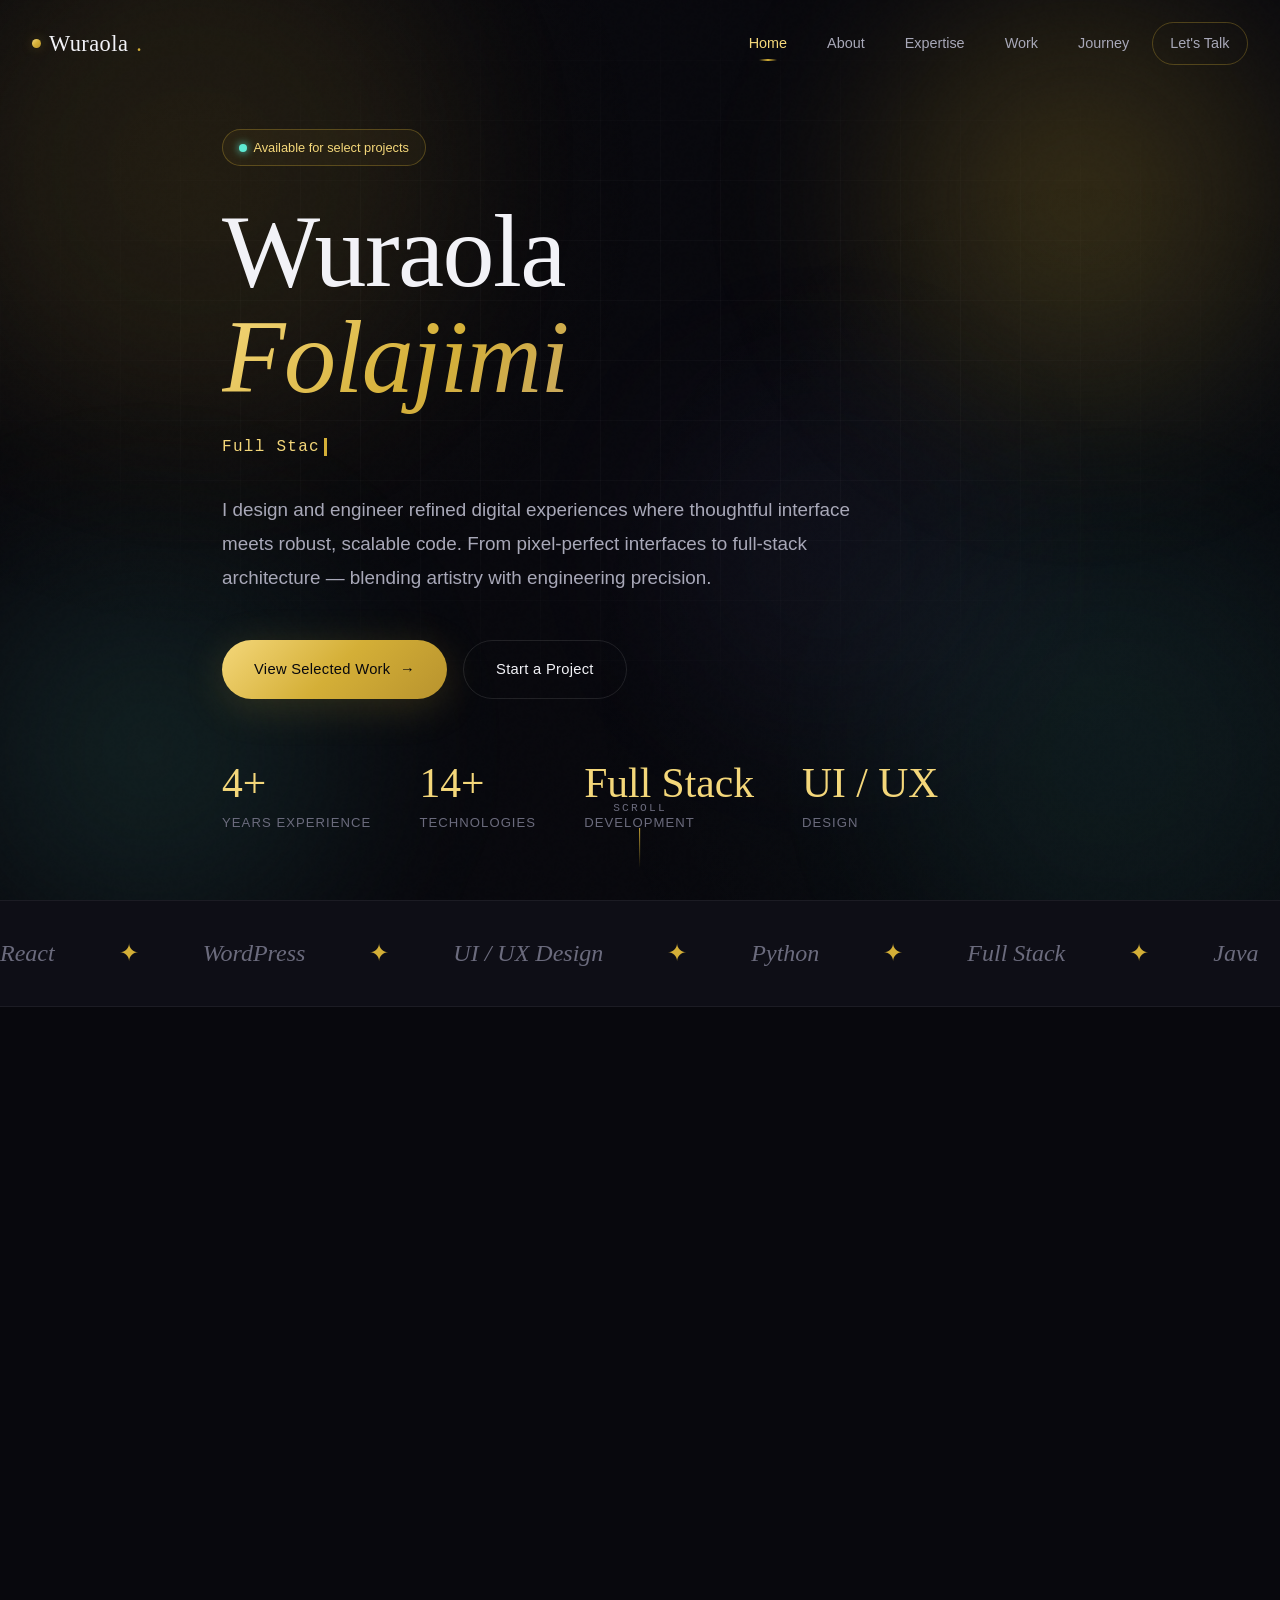
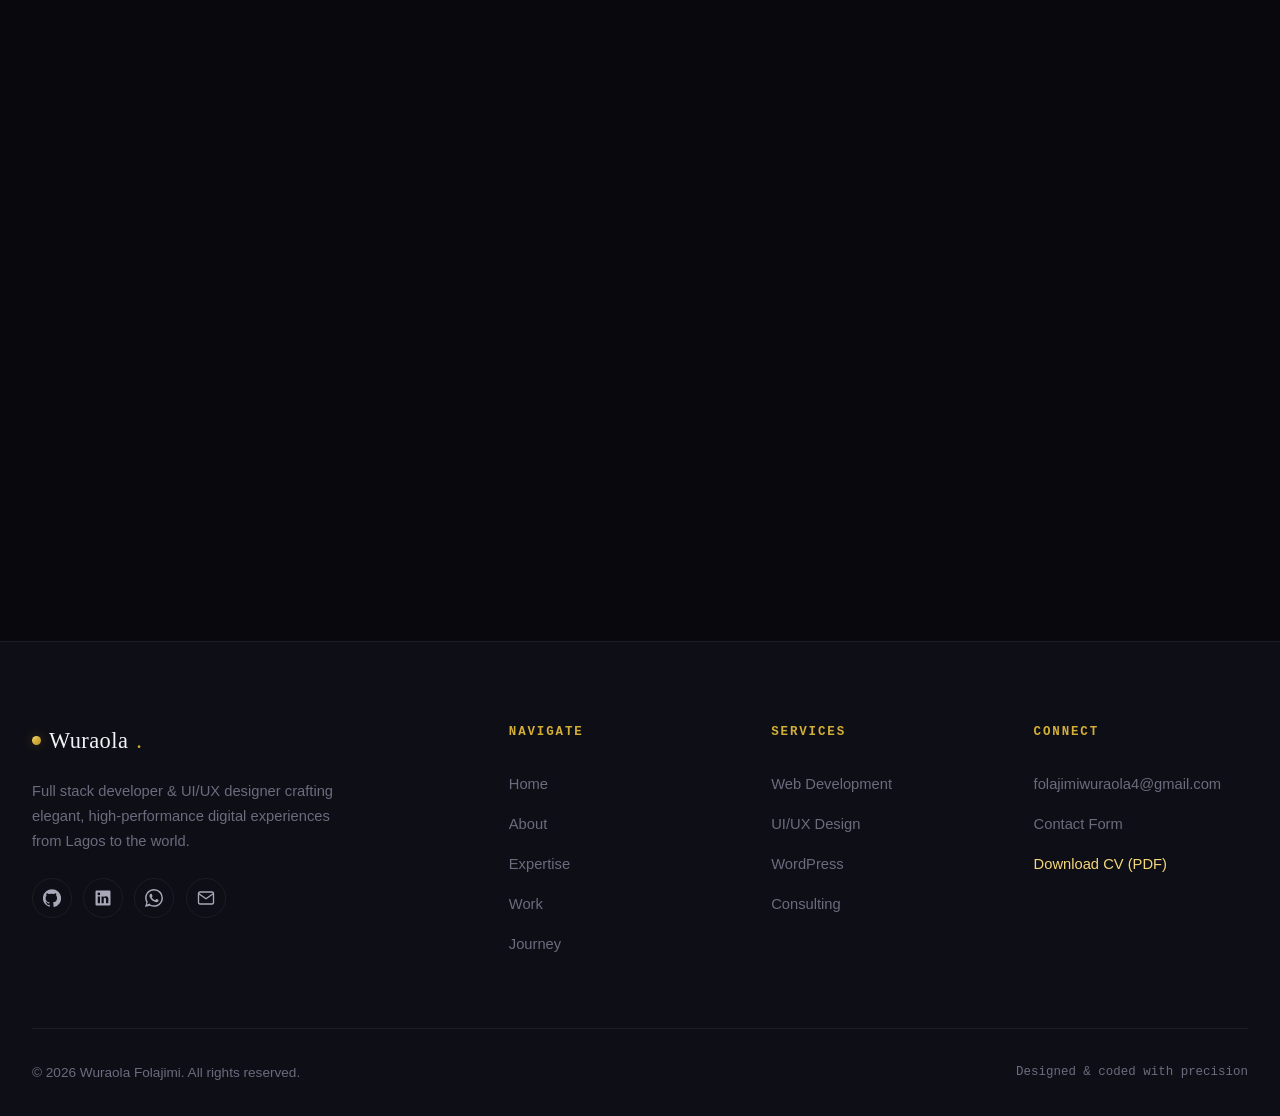
==== commit 27b026a4: "Show profile photo on home and about pages" ====
--- a/index.html
+++ b/index.html
@@ -645,6 +645,15 @@
   aspect-ratio: 4/5;
   background: var(--grad-surface);
   border: 1px solid var(--border-soft);
+}
+
+.portrait-image {
+  position: absolute;
+  inset: 0;
+  width: 100%;
+  height: 100%;
+  object-fit: cover;
+  object-position: center 28%;
 }
 
 .portrait-frame::before {
@@ -2195,8 +2204,7 @@
     <div class="container two-col">
       <div class="col reveal">
         <div class="portrait-frame">
-          <div class="portrait-art"></div>
-          <div class="portrait-initials">WF</div>
+          <img class="portrait-image" src="profile.jpg" alt="Wuraola Folajimi" loading="lazy">
           <div class="portrait-badge">
             <span class="avail-dot"></span>
             <div class="small"><strong>Wuraola Folajimi</strong><span style="color:var(--text-muted)">Lagos, Nigeria &middot; Remote Worldwide</span></div>
@@ -2304,8 +2312,7 @@
     <div class="container two-col">
       <div class="col reveal">
         <div class="portrait-frame">
-          <div class="portrait-art"></div>
-          <div class="portrait-initials">WF</div>
+          <img class="portrait-image" src="profile.jpg" alt="Wuraola Folajimi" loading="lazy">
           <div class="portrait-badge"><span class="avail-dot"></span><div class="small"><strong>Wuraola Folajimi</strong><span style="color:var(--text-muted)">Full Stack Developer &middot; UI/UX</span></div></div>
         </div>
       </div>
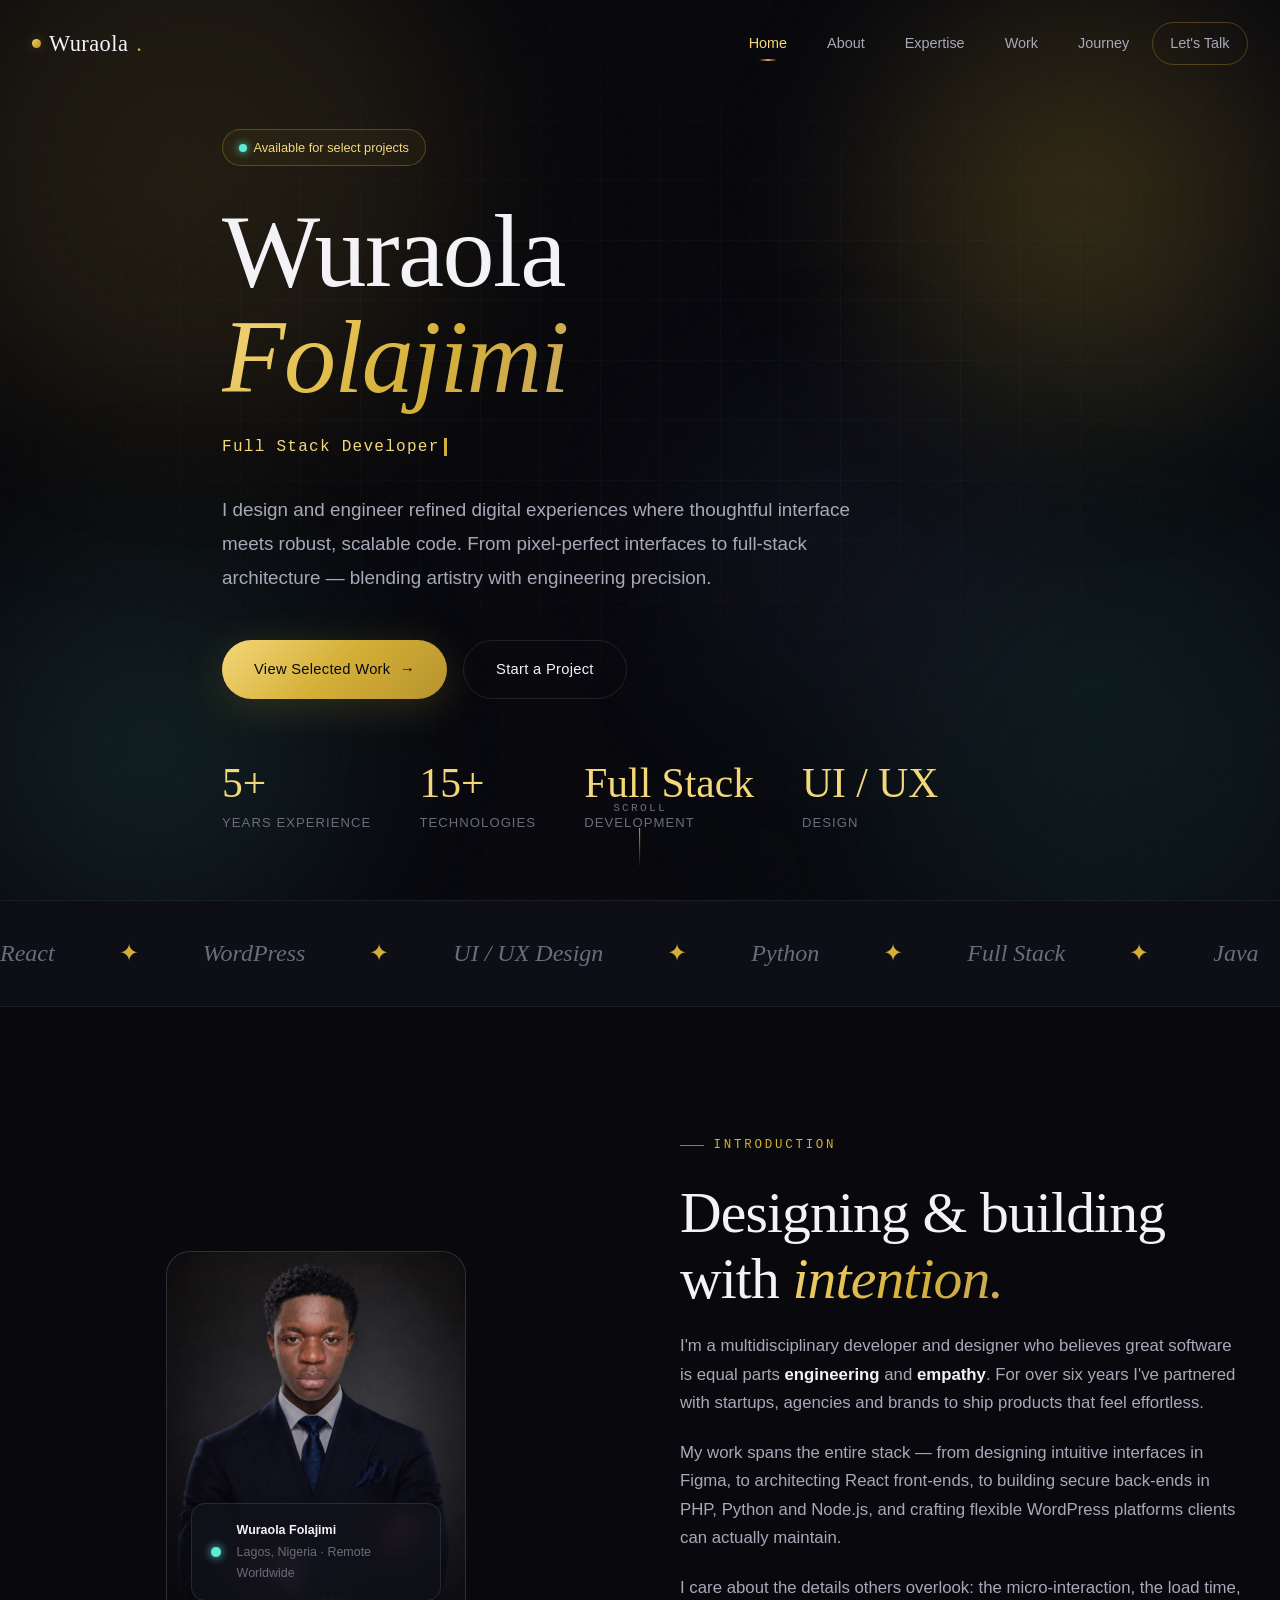
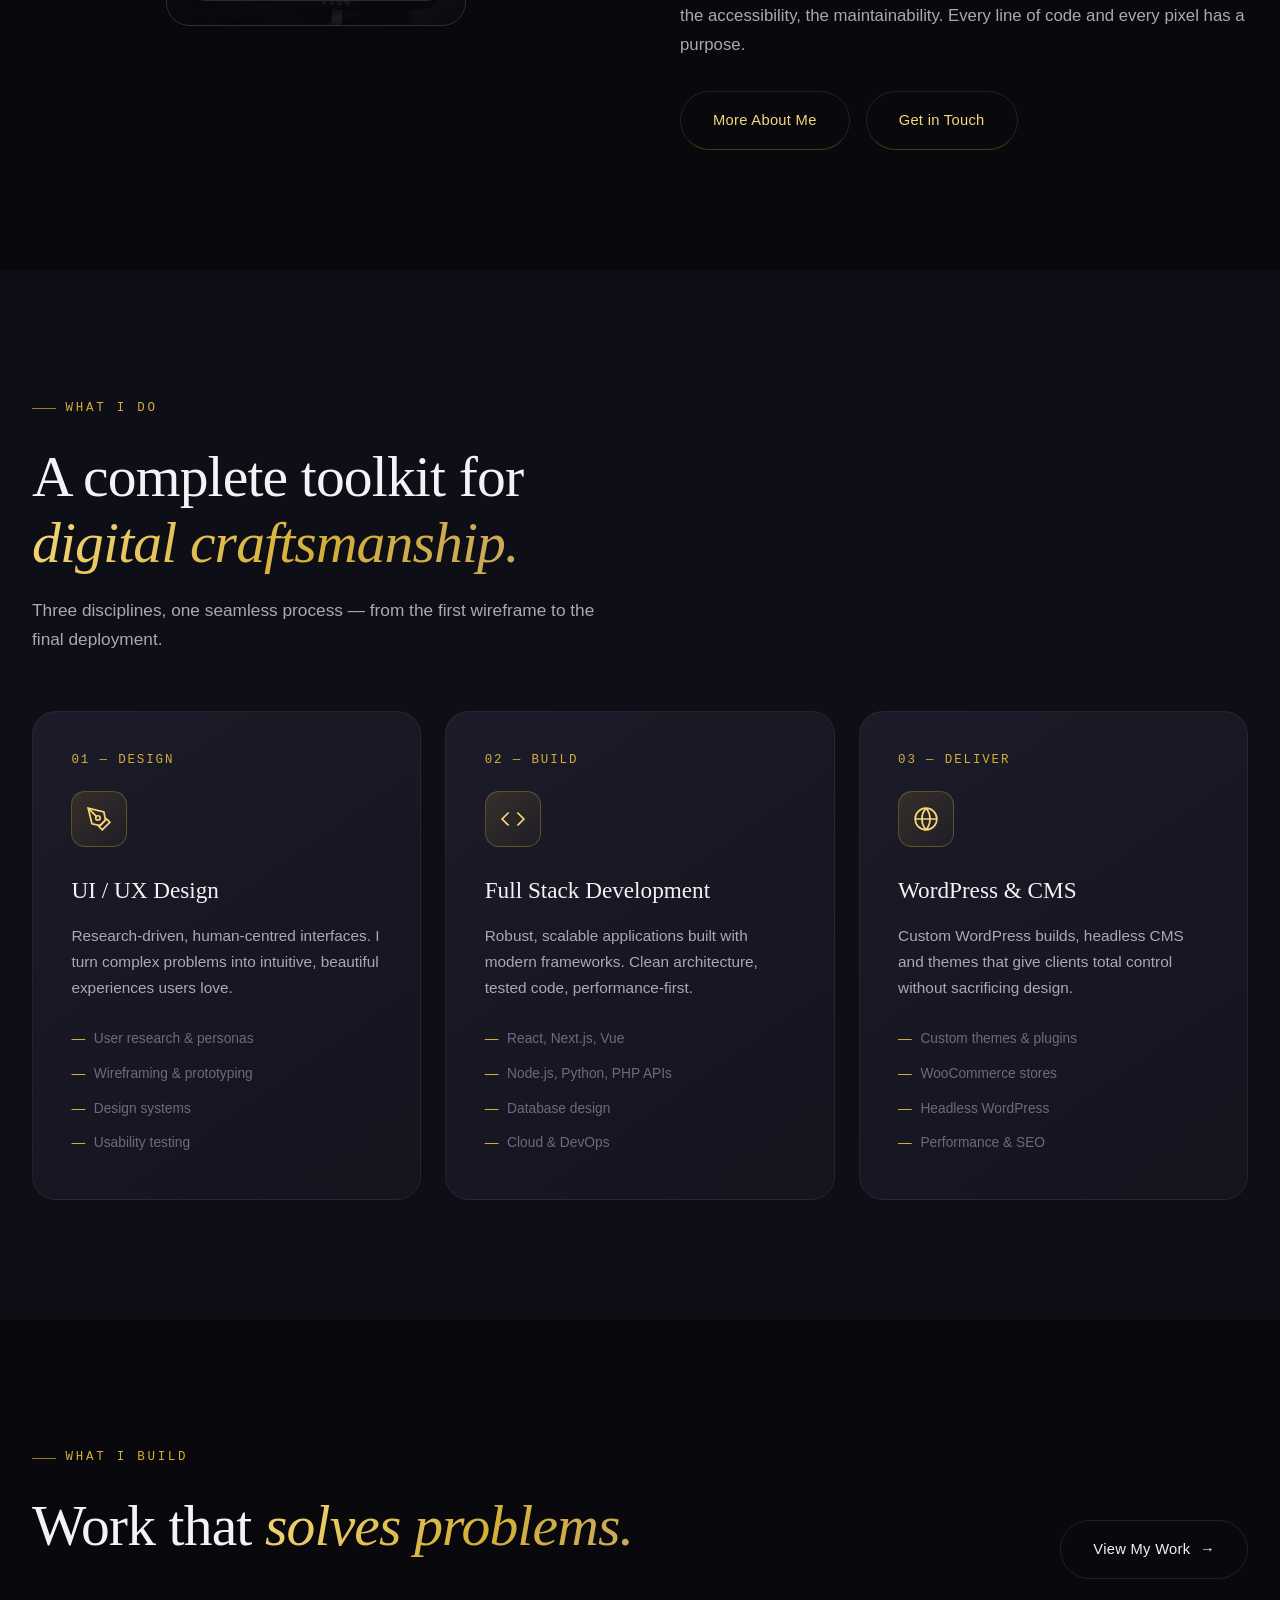
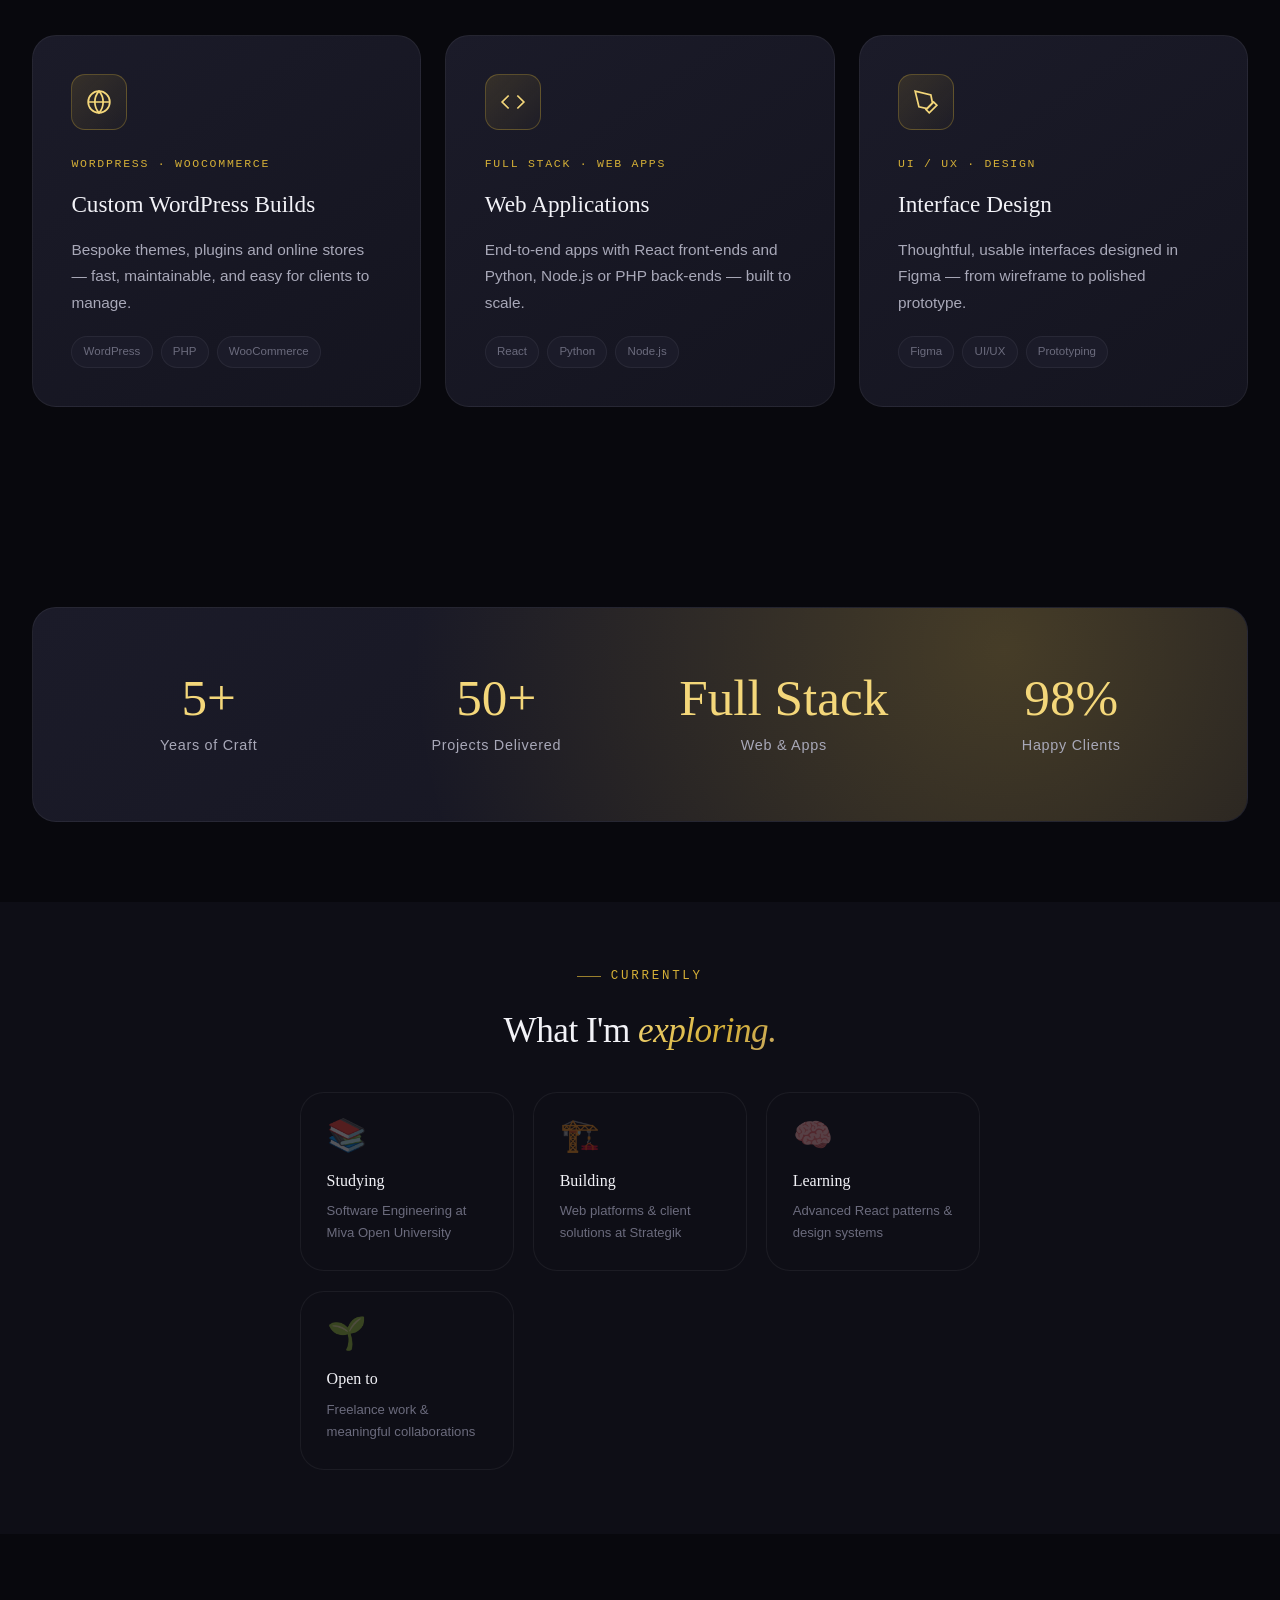
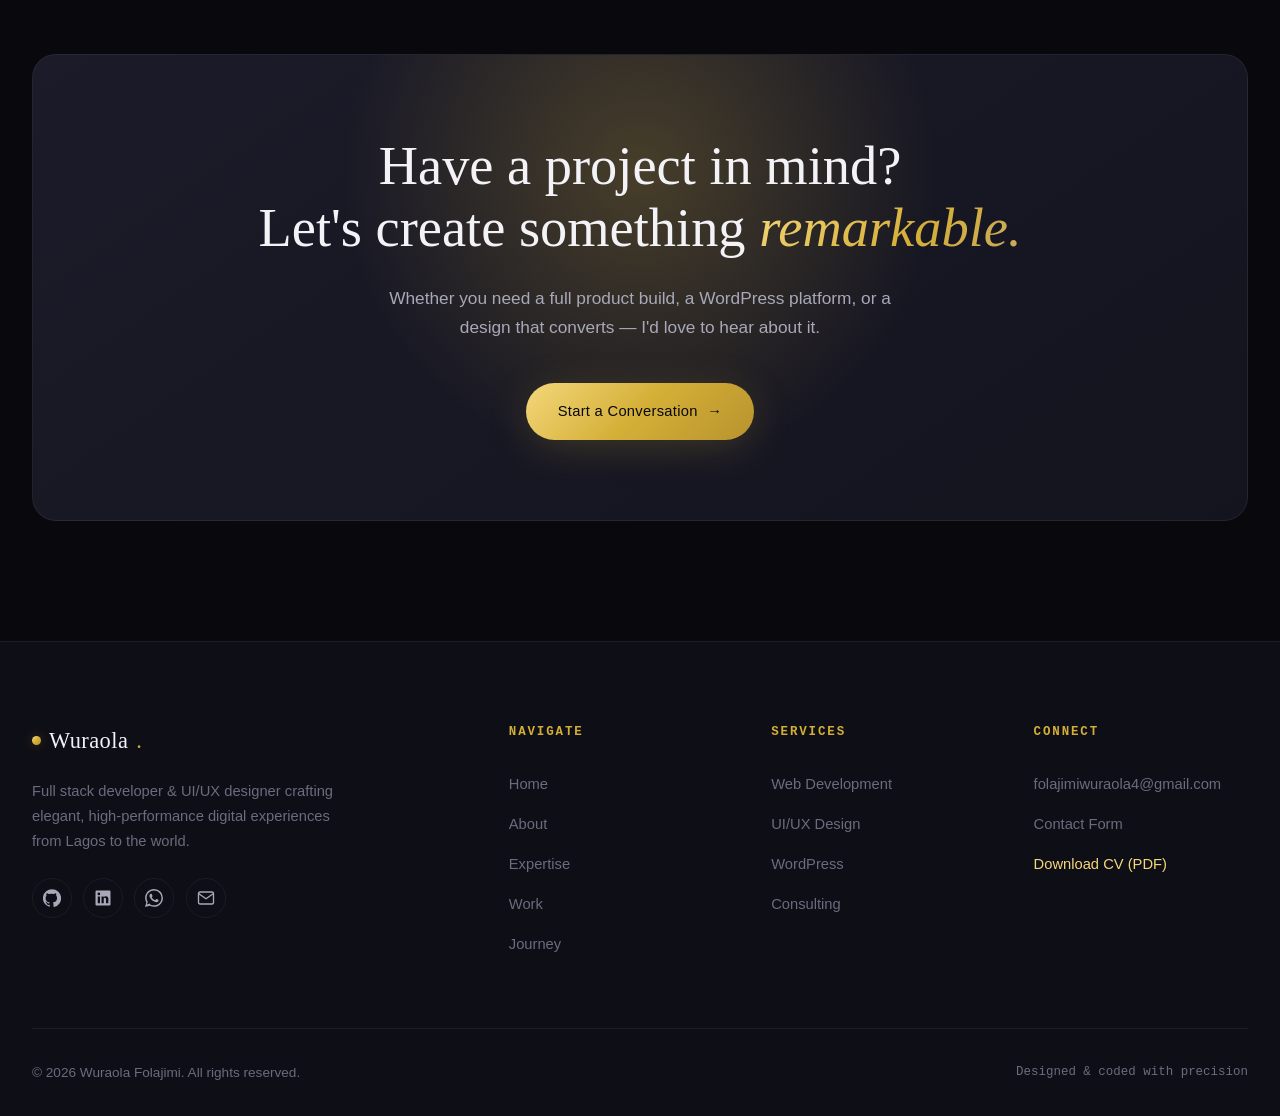
==== commit cd18ab15: "Polish mobile spacing and navigation interactions" ====
--- a/index.html
+++ b/index.html
@@ -328,9 +328,17 @@
 .menu-toggle {
   display: none;
   flex-direction: column;
+  align-items: center;
+  justify-content: center;
   gap: 5px;
   padding: 0.5rem;
-}
+  width: 44px;
+  height: 44px;
+  border-radius: var(--radius-sm);
+  transition: background-color var(--transition), color var(--transition);
+}
+
+.menu-toggle:hover { background: var(--bg-elevated); }
 
 .menu-toggle span {
   width: 24px;
@@ -1632,8 +1640,14 @@
     border-radius: var(--radius-md);
     padding: 1rem;
     gap: 0;
+    transform-origin: top center;
+    animation: navMenuIn 0.22s cubic-bezier(0.16, 1, 0.3, 1) both;
   }
   .nav-links.open a { padding: 0.9rem 1.2rem; width: 100%; }
+  .nav-links.open a:active { background: rgba(255, 255, 255, 0.04); }
+  .menu-toggle[aria-expanded="true"] span:first-child { transform: translateY(7px) rotate(45deg); }
+  .menu-toggle[aria-expanded="true"] span:nth-child(2) { opacity: 0; }
+  .menu-toggle[aria-expanded="true"] span:last-child { transform: translateY(-7px) rotate(-45deg); }
   .section { padding: 4.5rem 0; }
   .hero-stats { gap: 1.8rem; }
   .stats-band { padding: 3rem 1.5rem; }
@@ -1641,6 +1655,11 @@
   .footer-bottom { flex-direction: column; gap: 1rem; text-align: center; }
   .cta-banner { padding: 3.5rem 1.5rem; }
   .container { padding: 0 1.2rem; }
+}
+
+@keyframes navMenuIn {
+  from { opacity: 0; transform: translateY(-8px) scale(0.98); }
+  to { opacity: 1; transform: translateY(0) scale(1); }
 }
 
 /* ============================================================
@@ -2144,6 +2163,21 @@
   @page { margin: 1.5cm; }
 }
 
+@media (max-width: 768px) {
+  .section { padding: 4.5rem 0; }
+  .section-tight,
+  .section-compact { padding: 3rem 0; }
+  .page-header { padding: 9rem 0 3.5rem; }
+}
+
+@media (max-width: 480px) {
+  .section { padding: 4rem 0; }
+  .section-tight,
+  .section-compact { padding: 2.75rem 0; }
+  .nav-links.open { right: 1.2rem; left: 1.2rem; }
+  .nav-links.open a { min-height: 48px; border-radius: var(--radius-sm); }
+}
+
   </style>
 </head>
 <body>
@@ -2152,7 +2186,7 @@
   <nav class="navbar">
     <div class="container nav-inner">
       <a href="#home" data-page="home" class="logo"><span class="dot"></span>Wuraola<span style="color:var(--gold)">.</span></a>
-      <div class="nav-links">
+      <div class="nav-links" id="primary-navigation">
         <a href="#home" data-page="home" class="active">Home</a>
         <a href="#about" data-page="about">About</a>
         <a href="#expertise" data-page="expertise">Expertise</a>
@@ -2160,7 +2194,7 @@
         <a href="#journey" data-page="journey">Journey</a>
         <a href="#contact" data-page="contact" class="nav-cta">Let's Talk</a>
       </div>
-      <button class="menu-toggle" aria-label="Menu"><span></span><span></span><span></span></button>
+      <button class="menu-toggle" type="button" aria-label="Open navigation" aria-controls="primary-navigation" aria-expanded="false"><span></span><span></span><span></span></button>
     </div>
   </nav>
 
@@ -2925,8 +2959,7 @@
       const page = link.dataset.page;
       history.pushState({ page }, '', '#' + page);
       showPage(page);
-      const nl = document.querySelector('.nav-links');
-      if (nl) nl.classList.remove('open');
+      if (navLinksEl) setMenuOpen(false);
     });
   });
 
@@ -2949,8 +2982,22 @@
   /* ---------- 07 · MOBILE MENU ---------- */
   const toggle = document.querySelector('.menu-toggle');
   const navLinksEl = document.querySelector('.nav-links');
+  const setMenuOpen = (isOpen) => {
+    navLinksEl.classList.toggle('open', isOpen);
+    toggle.setAttribute('aria-expanded', String(isOpen));
+    toggle.setAttribute('aria-label', isOpen ? 'Close navigation' : 'Open navigation');
+  };
   if (toggle && navLinksEl) {
-    toggle.addEventListener('click', () => navLinksEl.classList.toggle('open'));
+    toggle.addEventListener('click', () => setMenuOpen(toggle.getAttribute('aria-expanded') !== 'true'));
+    document.addEventListener('click', (event) => {
+      if (!navLinksEl.contains(event.target) && !toggle.contains(event.target)) setMenuOpen(false);
+    });
+    document.addEventListener('keydown', (event) => {
+      if (event.key === 'Escape' && toggle.getAttribute('aria-expanded') === 'true') {
+        setMenuOpen(false);
+        toggle.focus();
+      }
+    });
   }
 
   /* ---------- 08 · REVEAL (IntersectionObserver — works on all screen sizes) ---------- */
